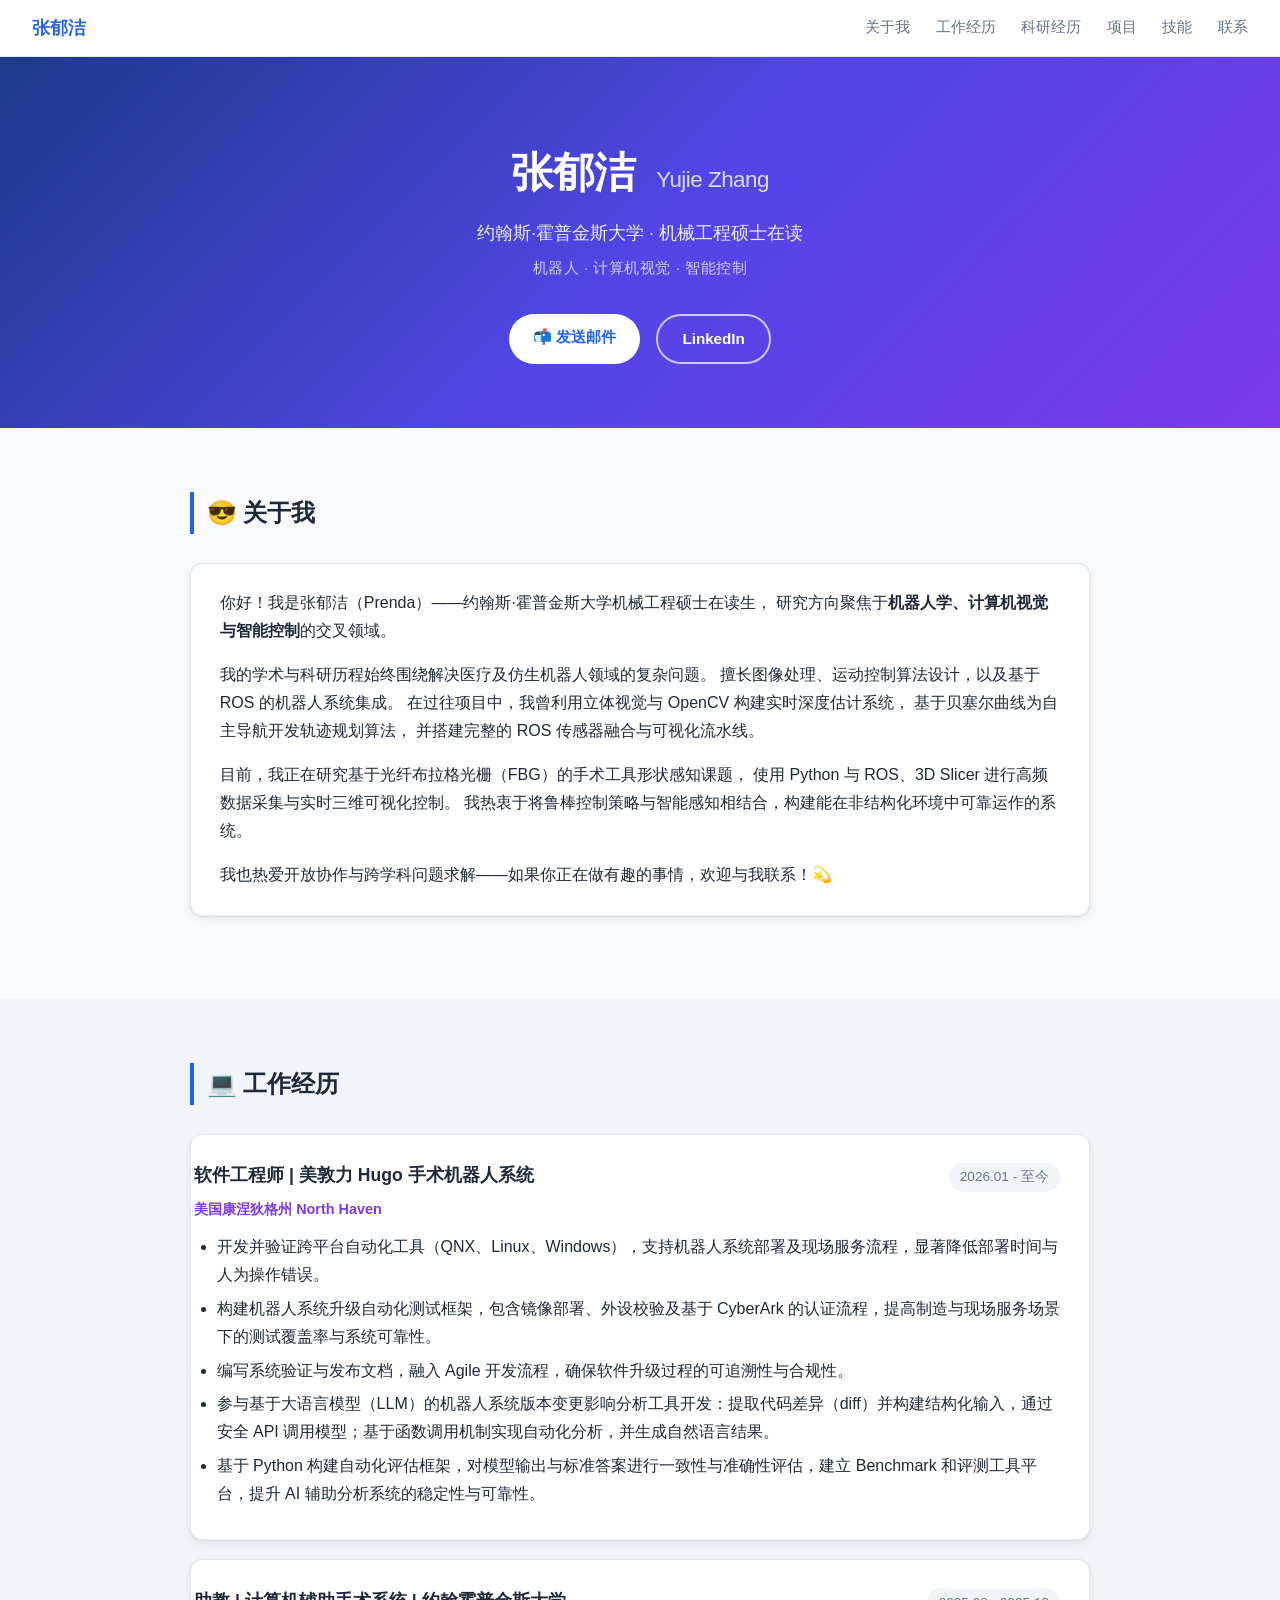
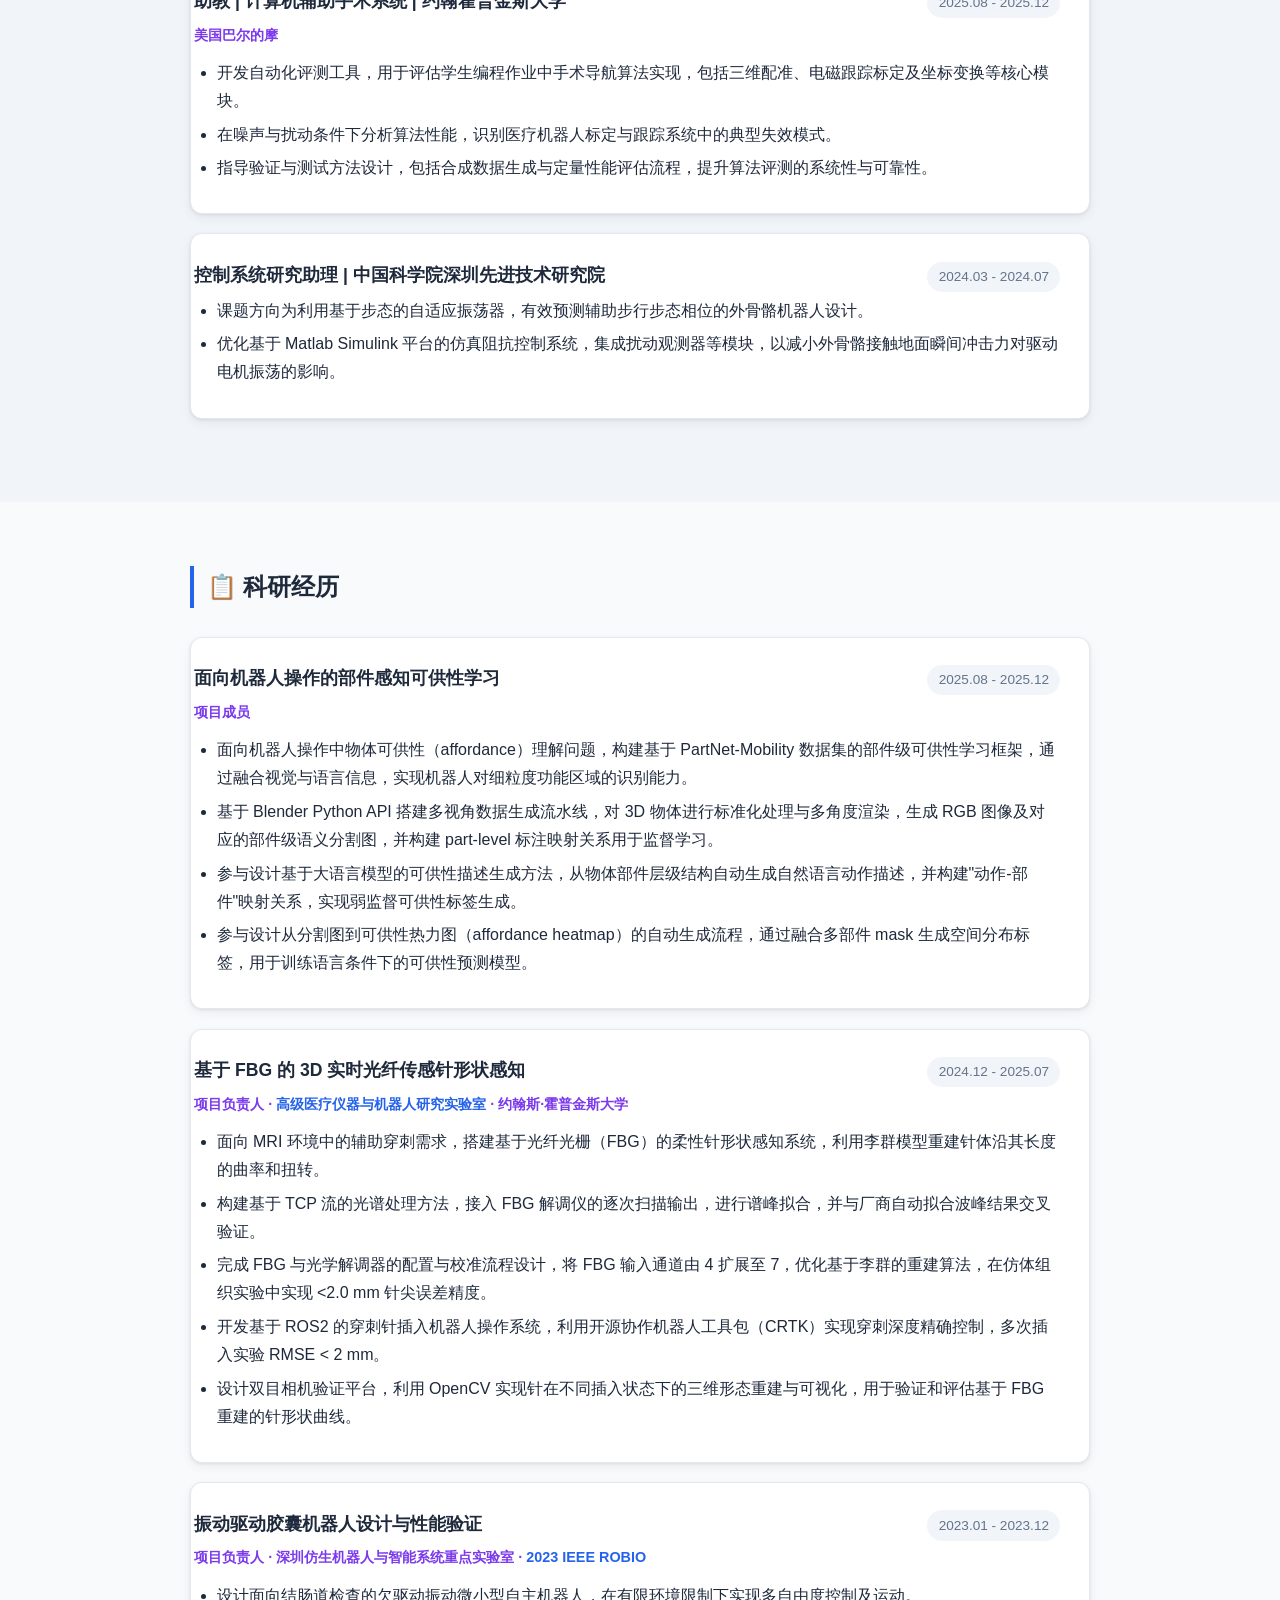
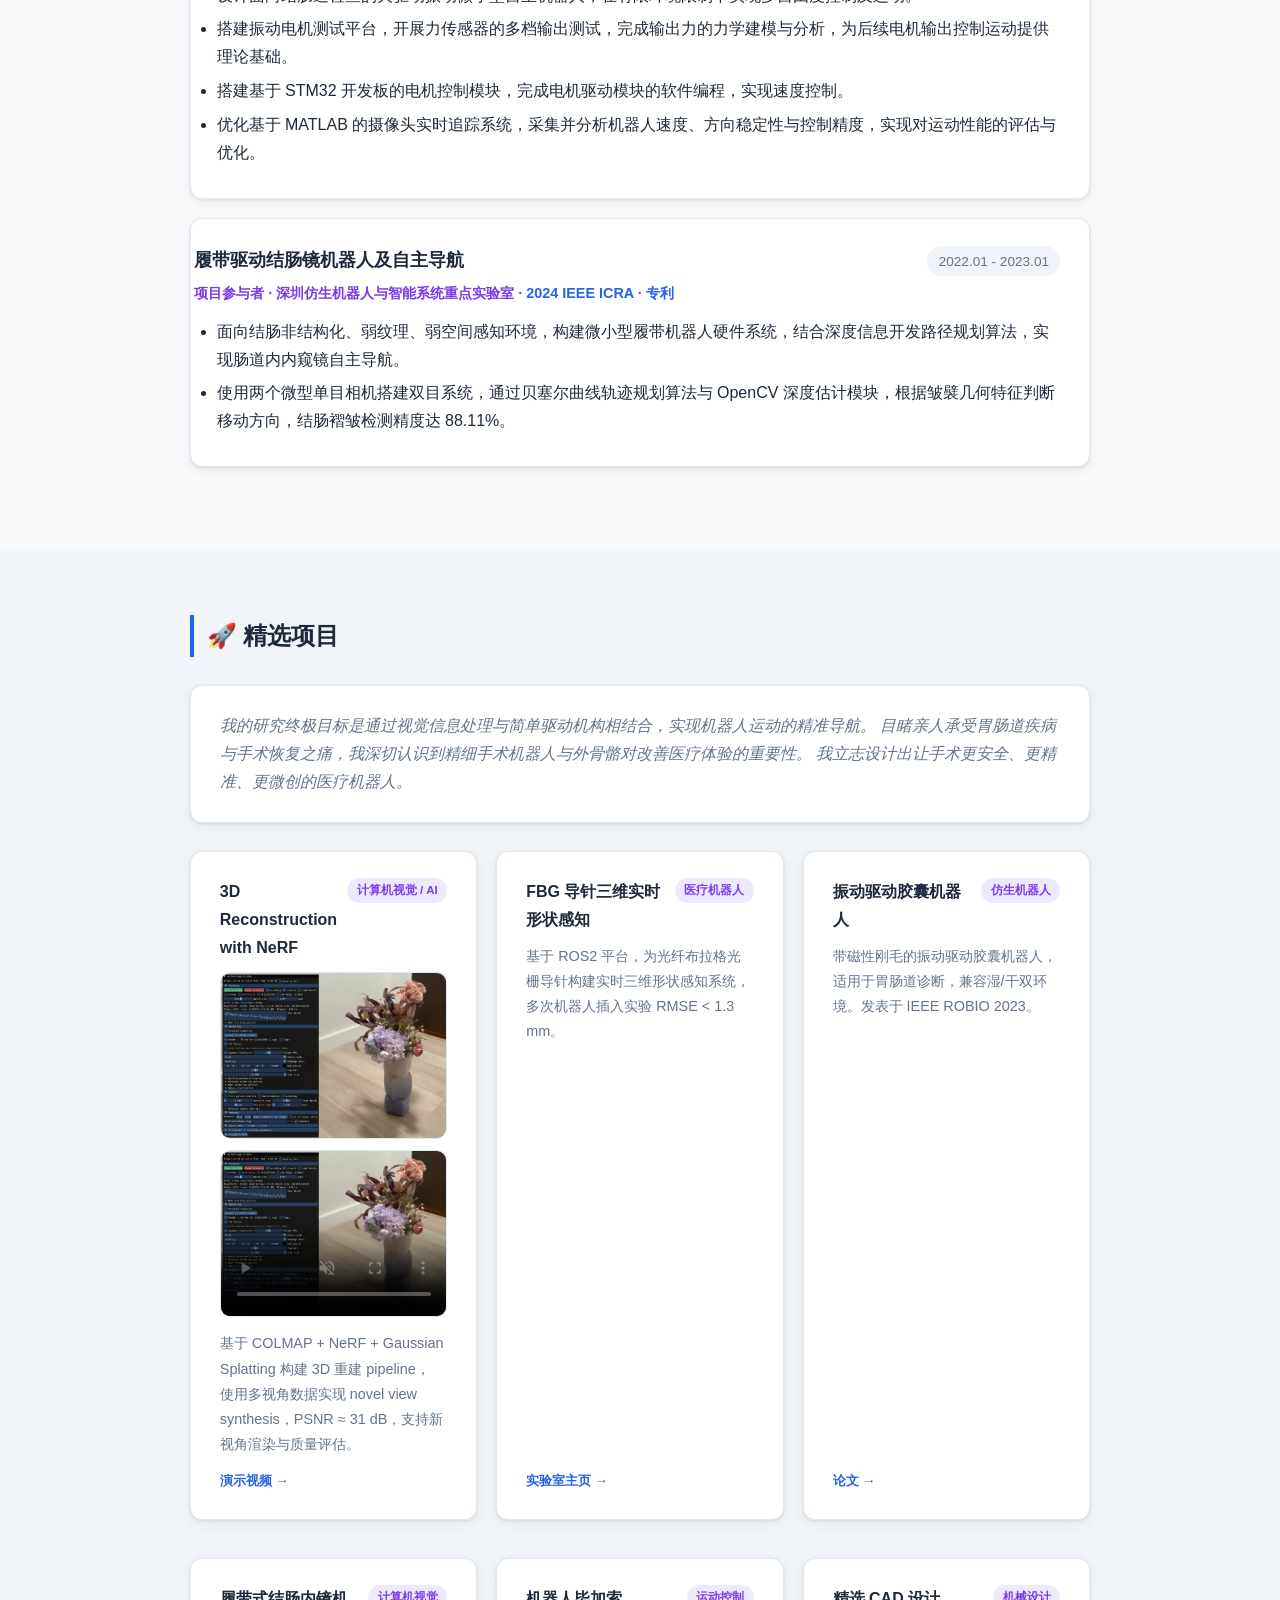
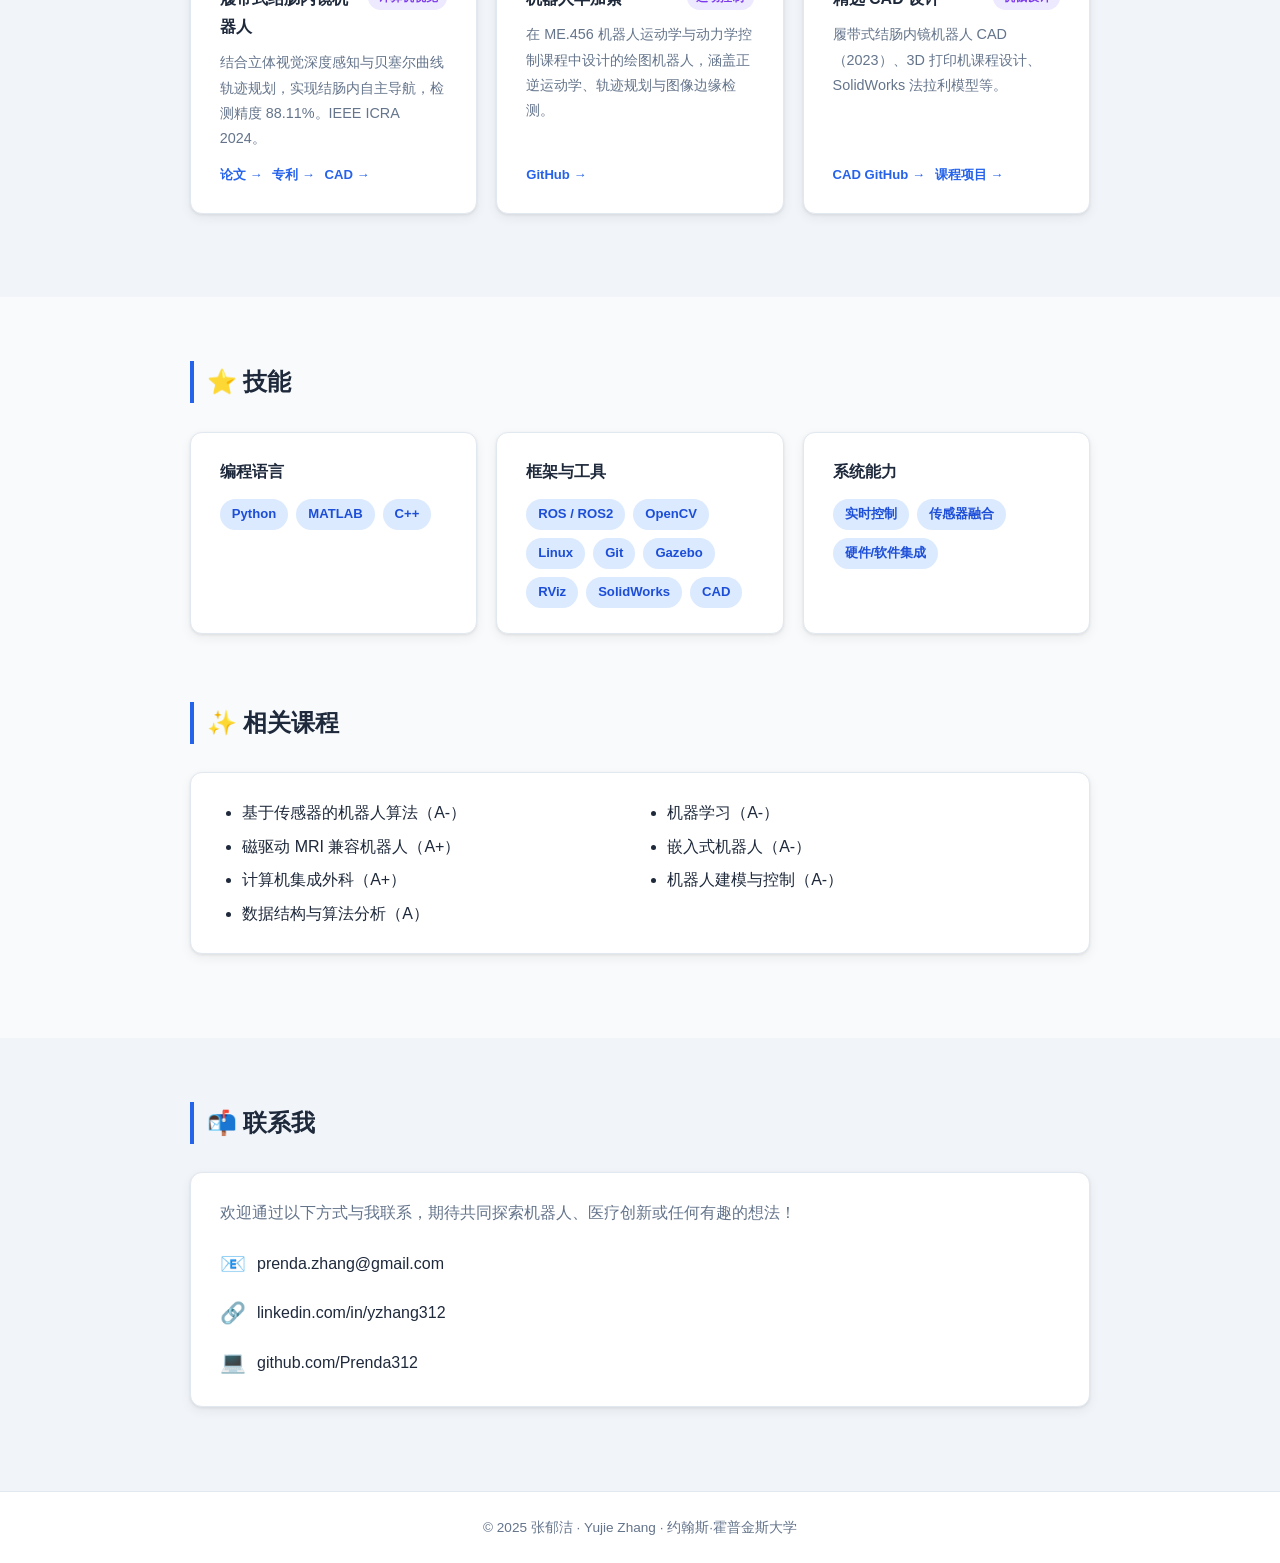
==== index.html @ 6a43a87e "feat: 更新视频" ====
<!DOCTYPE html>
<html lang="zh-CN">
<head>
  <meta charset="UTF-8" />
  <meta name="viewport" content="width=device-width, initial-scale=1.0" />
  <title>张郁洁 · 个人简历</title>
  <link rel="stylesheet" href="style.css" />
</head>
<body>

  <!-- 顶部导航 -->
  <nav class="navbar">
    <span class="nav-name">张郁洁</span>
    <div class="nav-links">
      <a href="#about">关于我</a>
      <a href="#experience">工作经历</a>
      <a href="#research">科研经历</a>
      <a href="#projects">项目</a>
      <a href="#skills">技能</a>
      <a href="#contact">联系</a>
    </div>
  </nav>

  <!-- 英雄区 -->
  <header class="hero">
    <div class="hero-content">
      <h1>张郁洁 <span class="en-name">Yujie Zhang</span></h1>
      <p class="hero-subtitle">约翰斯·霍普金斯大学 · 机械工程硕士在读</p>
      <p class="hero-tagline">机器人 · 计算机视觉 · 智能控制</p>
      <div class="hero-actions">
        <a href="mailto:prenda.zhang@gmail.com" class="btn btn-primary">📬 发送邮件</a>
        <a href="https://www.linkedin.com/in/yzhang312" target="_blank" class="btn btn-outline">LinkedIn</a>
      </div>
    </div>
  </header>

  <main>

    <!-- 关于我 -->
    <section id="about" class="section">
      <div class="container">
        <h2 class="section-title">😎 关于我</h2>
        <div class="card about-card">
          <p>
            你好！我是张郁洁（Prenda）——约翰斯·霍普金斯大学机械工程硕士在读生，
            研究方向聚焦于<strong>机器人学、计算机视觉与智能控制</strong>的交叉领域。
          </p>
          <p>
            我的学术与科研历程始终围绕解决医疗及仿生机器人领域的复杂问题。
            擅长图像处理、运动控制算法设计，以及基于 ROS 的机器人系统集成。
            在过往项目中，我曾利用立体视觉与 OpenCV 构建实时深度估计系统，
            基于贝塞尔曲线为自主导航开发轨迹规划算法，
            并搭建完整的 ROS 传感器融合与可视化流水线。
          </p>
          <p>
            目前，我正在研究基于光纤布拉格光栅（FBG）的手术工具形状感知课题，
            使用 Python 与 ROS、3D Slicer 进行高频数据采集与实时三维可视化控制。
            我热衷于将鲁棒控制策略与智能感知相结合，构建能在非结构化环境中可靠运作的系统。
          </p>
          <p>
            我也热爱开放协作与跨学科问题求解——如果你正在做有趣的事情，欢迎与我联系！💫
          </p>
        </div>
      </div>
    </section>

    <!-- 工作经历 -->
    <section id="experience" class="section section-alt">
      <div class="container">
        <h2 class="section-title">💻 工作经历</h2>
        <div class="timeline">
          <div class="timeline-item card">
            <div class="timeline-header">
              <h3>软件工程师 | 美敦力 Hugo 手术机器人系统</h3>
              <span class="timeline-date">2026.01 - 至今</span>
            </div>
            <p class="timeline-org">美国康涅狄格州 North Haven</p>
            <ul>
              <li>开发并验证跨平台自动化工具（QNX、Linux、Windows），支持机器人系统部署及现场服务流程，显著降低部署时间与人为操作错误。</li>
              <li>构建机器人系统升级自动化测试框架，包含镜像部署、外设校验及基于 CyberArk 的认证流程，提高制造与现场服务场景下的测试覆盖率与系统可靠性。</li>
              <li>编写系统验证与发布文档，融入 Agile 开发流程，确保软件升级过程的可追溯性与合规性。</li>
              <li>参与基于大语言模型（LLM）的机器人系统版本变更影响分析工具开发：提取代码差异（diff）并构建结构化输入，通过安全 API 调用模型；基于函数调用机制实现自动化分析，并生成自然语言结果。</li>
              <li>基于 Python 构建自动化评估框架，对模型输出与标准答案进行一致性与准确性评估，建立 Benchmark 和评测工具平台，提升 AI 辅助分析系统的稳定性与可靠性。</li>
            </ul>
          </div>

          <div class="timeline-item card">
            <div class="timeline-header">
              <h3>助教 | 计算机辅助手术系统 | 约翰霍普金斯大学</h3>
              <span class="timeline-date">2025.08 - 2025.12</span>
            </div>
            <p class="timeline-org">美国巴尔的摩</p>
            <ul>
              <li>开发自动化评测工具，用于评估学生编程作业中手术导航算法实现，包括三维配准、电磁跟踪标定及坐标变换等核心模块。</li>
              <li>在噪声与扰动条件下分析算法性能，识别医疗机器人标定与跟踪系统中的典型失效模式。</li>
              <li>指导验证与测试方法设计，包括合成数据生成与定量性能评估流程，提升算法评测的系统性与可靠性。</li>
            </ul>
          </div>

          <div class="timeline-item card">
            <div class="timeline-header">
              <h3>控制系统研究助理 | 中国科学院深圳先进技术研究院</h3>
              <span class="timeline-date">2024.03 - 2024.07</span>
            </div>
            <ul>
              <li>课题方向为利用基于步态的自适应振荡器，有效预测辅助步行步态相位的外骨骼机器人设计。</li>
              <li>优化基于 Matlab Simulink 平台的仿真阻抗控制系统，集成扰动观测器等模块，以减小外骨骼接触地面瞬间冲击力对驱动电机振荡的影响。</li>
            </ul>
          </div>
        </div>
      </div>
    </section>

    <!-- 科研经历 -->
    <section id="research" class="section">
      <div class="container">
        <h2 class="section-title">📋 科研经历</h2>
        <div class="timeline">

          <div class="timeline-item card">
            <div class="timeline-header">
              <h3>面向机器人操作的部件感知可供性学习</h3>
              <span class="timeline-date">2025.08 - 2025.12</span>
            </div>
            <p class="timeline-org">项目成员</p>
            <ul>
              <li>面向机器人操作中物体可供性（affordance）理解问题，构建基于 PartNet-Mobility 数据集的部件级可供性学习框架，通过融合视觉与语言信息，实现机器人对细粒度功能区域的识别能力。</li>
              <li>基于 Blender Python API 搭建多视角数据生成流水线，对 3D 物体进行标准化处理与多角度渲染，生成 RGB 图像及对应的部件级语义分割图，并构建 part-level 标注映射关系用于监督学习。</li>
              <li>参与设计基于大语言模型的可供性描述生成方法，从物体部件层级结构自动生成自然语言动作描述，并构建"动作-部件"映射关系，实现弱监督可供性标签生成。</li>
              <li>参与设计从分割图到可供性热力图（affordance heatmap）的自动生成流程，通过融合多部件 mask 生成空间分布标签，用于训练语言条件下的可供性预测模型。</li>
            </ul>
          </div>

          <div class="timeline-item card">
            <div class="timeline-header">
              <h3>基于 FBG 的 3D 实时光纤传感针形状感知</h3>
              <span class="timeline-date">2024.12 - 2025.07</span>
            </div>
            <p class="timeline-org">
              项目负责人 ·
              <a href="https://amiro.lcsr.jhu.edu/" target="_blank">高级医疗仪器与机器人研究实验室</a>
              · 约翰斯·霍普金斯大学
            </p>
            <ul>
              <li>面向 MRI 环境中的辅助穿刺需求，搭建基于光纤光栅（FBG）的柔性针形状感知系统，利用李群模型重建针体沿其长度的曲率和扭转。</li>
              <li>构建基于 TCP 流的光谱处理方法，接入 FBG 解调仪的逐次扫描输出，进行谱峰拟合，并与厂商自动拟合波峰结果交叉验证。</li>
              <li>完成 FBG 与光学解调器的配置与校准流程设计，将 FBG 输入通道由 4 扩展至 7，优化基于李群的重建算法，在仿体组织实验中实现 &lt;2.0 mm 针尖误差精度。</li>
              <li>开发基于 ROS2 的穿刺针插入机器人操作系统，利用开源协作机器人工具包（CRTK）实现穿刺深度精确控制，多次插入实验 RMSE &lt; 2 mm。</li>
              <li>设计双目相机验证平台，利用 OpenCV 实现针在不同插入状态下的三维形态重建与可视化，用于验证和评估基于 FBG 重建的针形状曲线。</li>
            </ul>
          </div>

          <div class="timeline-item card">
            <div class="timeline-header">
              <h3>振动驱动胶囊机器人设计与性能验证</h3>
              <span class="timeline-date">2023.01 - 2023.12</span>
            </div>
            <p class="timeline-org">
              项目负责人 · 深圳仿生机器人与智能系统重点实验室 ·
              <a href="https://ieeexplore-ieee-org.proxy1.library.jhu.edu/document/10354617" target="_blank">2023 IEEE ROBIO</a>
            </p>
            <ul>
              <li>设计面向结肠道检查的欠驱动振动微小型自主机器人，在有限环境限制下实现多自由度控制及运动。</li>
              <li>搭建振动电机测试平台，开展力传感器的多档输出测试，完成输出力的力学建模与分析，为后续电机输出控制运动提供理论基础。</li>
              <li>搭建基于 STM32 开发板的电机控制模块，完成电机驱动模块的软件编程，实现速度控制。</li>
              <li>优化基于 MATLAB 的摄像头实时追踪系统，采集并分析机器人速度、方向稳定性与控制精度，实现对运动性能的评估与优化。</li>
            </ul>
          </div>

          <div class="timeline-item card">
            <div class="timeline-header">
              <h3>履带驱动结肠镜机器人及自主导航</h3>
              <span class="timeline-date">2022.01 - 2023.01</span>
            </div>
            <p class="timeline-org">
              项目参与者 · 深圳仿生机器人与智能系统重点实验室 ·
              <a href="https://ieeexplore-ieee-org.proxy1.library.jhu.edu/abstract/document/10611617/metrics#metrics" target="_blank">2024 IEEE ICRA</a> ·
              <a href="https://drive.google.com/file/d/1wP5rVrGjg81T0pr2UmWpJwYO9Kx1xF4H/view?usp=sharing" target="_blank">专利</a>
            </p>
            <ul>
              <li>面向结肠非结构化、弱纹理、弱空间感知环境，构建微小型履带机器人硬件系统，结合深度信息开发路径规划算法，实现肠道内内窥镜自主导航。</li>
              <li>使用两个微型单目相机搭建双目系统，通过贝塞尔曲线轨迹规划算法与 OpenCV 深度估计模块，根据皱襞几何特征判断移动方向，结肠褶皱检测精度达 88.11%。</li>
            </ul>
          </div>

        </div>
      </div>
    </section>

    <!-- 精选项目 -->
    <section id="projects" class="section section-alt">
      <div class="container">
        <h2 class="section-title">🚀 精选项目</h2>

        <div class="project-motivation card">
          <p>
            我的研究终极目标是通过视觉信息处理与简单驱动机构相结合，实现机器人运动的精准导航。
            目睹亲人承受胃肠道疾病与手术恢复之痛，我深切认识到精细手术机器人与外骨骼对改善医疗体验的重要性。
            我立志设计出让手术更安全、更精准、更微创的医疗机器人。
          </p>
        </div>

        <div class="projects-grid">
          <div class="project-card card">
            <div class="project-header">
              <h3>3D Reconstruction with NeRF</h3>
              <span class="project-tag">计算机视觉 / AI</span>
            </div>

            <div class="project-media">
              <img src="picture/nerf.png" alt="NeRF 重建效果图" class="project-image" loading="lazy" />
              <video class="project-video" controls muted preload="metadata" playsinline poster="picture/nerf.png">
                <source src="video/nerf-demo.mp4" type="video/mp4" />
                你的浏览器不支持视频播放，请下载视频查看。
              </video>
            </div>

            <p>
              基于 COLMAP + NeRF + Gaussian Splatting 构建 3D 重建 pipeline，
              使用多视角数据实现 novel view synthesis，PSNR ≈ 31 dB，支持新视角渲染与质量评估。
            </p>

            <div class="project-links">
              <a href="video/nerf-demo.mp4" target="_blank">演示视频 →</a>
            </div>
          </div>


          <div class="project-card card">
            <div class="project-header">
              <h3>FBG 导针三维实时形状感知</h3>
              <span class="project-tag">医疗机器人</span>
            </div>
            <p>基于 ROS2 平台，为光纤布拉格光栅导针构建实时三维形状感知系统，多次机器人插入实验 RMSE &lt; 1.3 mm。</p>
            <div class="project-links">
              <a href="https://amiro.lcsr.jhu.edu/" target="_blank">实验室主页 →</a>
            </div>
          </div>

          <div class="project-card card">
            <div class="project-header">
              <h3>振动驱动胶囊机器人</h3>
              <span class="project-tag">仿生机器人</span>
            </div>
            <p>带磁性刚毛的振动驱动胶囊机器人，适用于胃肠道诊断，兼容湿/干双环境。发表于 IEEE ROBIO 2023。</p>
            <div class="project-links">
              <a href="https://ieeexplore-ieee-org.proxy1.library.jhu.edu/document/10354617" target="_blank">论文 →</a>
            </div>
          </div>

          <div class="project-card card">
            <div class="project-header">
              <h3>履带式结肠内镜机器人</h3>
              <span class="project-tag">计算机视觉</span>
            </div>
            <p>结合立体视觉深度感知与贝塞尔曲线轨迹规划，实现结肠内自主导航，检测精度 88.11%。IEEE ICRA 2024。</p>
            <div class="project-links">
              <a href="https://ieeexplore-ieee-org.proxy1.library.jhu.edu/abstract/document/10611617/metrics#metrics" target="_blank">论文 →</a>
              <a href="https://drive.google.com/file/d/1wP5rVrGjg81T0pr2UmWpJwYO9Kx1xF4H/view?usp=sharing" target="_blank">专利 →</a>
              <a href="https://github.com/Prenda312/track-base-robot-CAD" target="_blank">CAD →</a>
            </div>
          </div>

          <div class="project-card card">
            <div class="project-header">
              <h3>机器人毕加索</h3>
              <span class="project-tag">运动控制</span>
            </div>
            <p>在 ME.456 机器人运动学与动力学控制课程中设计的绘图机器人，涵盖正逆运动学、轨迹规划与图像边缘检测。</p>
            <div class="project-links">
              <a href="https://github.com/Prenda312/Robot-Picasso-Project.git" target="_blank">GitHub →</a>
            </div>
          </div>

          <div class="project-card card">
            <div class="project-header">
              <h3>精选 CAD 设计</h3>
              <span class="project-tag">机械设计</span>
            </div>
            <p>履带式结肠内镜机器人 CAD（2023）、3D 打印机课程设计、SolidWorks 法拉利模型等。</p>
            <div class="project-links">
              <a href="https://github.com/Prenda312/track-base-robot-CAD" target="_blank">CAD GitHub →</a>
              <a href="https://github.com/Prenda312/Mechanical-design-course-project.git" target="_blank">课程项目 →</a>
            </div>
          </div>

        </div>
      </div>
    </section>

    <!-- 技能 & 课程 -->
    <section id="skills" class="section">
      <div class="container">
        <h2 class="section-title">⭐ 技能</h2>
        <div class="skills-grid">
          <div class="skill-group card">
            <h3>编程语言</h3>
            <div class="tags">
              <span class="tag">Python</span>
              <span class="tag">MATLAB</span>
              <span class="tag">C++</span>
            </div>
          </div>
          <div class="skill-group card">
            <h3>框架与工具</h3>
            <div class="tags">
              <span class="tag">ROS / ROS2</span>
              <span class="tag">OpenCV</span>
              <span class="tag">Linux</span>
              <span class="tag">Git</span>
              <span class="tag">Gazebo</span>
              <span class="tag">RViz</span>
              <span class="tag">SolidWorks</span>
              <span class="tag">CAD</span>
            </div>
          </div>
          <div class="skill-group card">
            <h3>系统能力</h3>
            <div class="tags">
              <span class="tag">实时控制</span>
              <span class="tag">传感器融合</span>
              <span class="tag">硬件/软件集成</span>
            </div>
          </div>
        </div>

        <h2 class="section-title" style="margin-top:3rem;">✨ 相关课程</h2>
        <div class="card">
          <ul class="courses-list">
            <li>基于传感器的机器人算法（A-）</li>
            <li>磁驱动 MRI 兼容机器人（A+）</li>
            <li>计算机集成外科（A+）</li>
            <li>数据结构与算法分析（A）</li>
            <li>机器学习（A-）</li>
            <li>嵌入式机器人（A-）</li>
            <li>机器人建模与控制（A-）</li>
          </ul>
        </div>
      </div>
    </section>

    <!-- 联系我 -->
    <section id="contact" class="section section-alt">
      <div class="container">
        <h2 class="section-title">📬 联系我</h2>
        <div class="card contact-card">
          <p>欢迎通过以下方式与我联系，期待共同探索机器人、医疗创新或任何有趣的想法！</p>
          <div class="contact-links">
            <a href="mailto:prenda.zhang@gmail.com" class="contact-item">
              <span class="contact-icon">📧</span>
              <span>prenda.zhang@gmail.com</span>
            </a>
            <a href="https://www.linkedin.com/in/yzhang312" target="_blank" class="contact-item">
              <span class="contact-icon">🔗</span>
              <span>linkedin.com/in/yzhang312</span>
            </a>
            <a href="https://github.com/Prenda312" target="_blank" class="contact-item">
              <span class="contact-icon">💻</span>
              <span>github.com/Prenda312</span>
            </a>
          </div>
        </div>
      </div>
    </section>

  </main>

  <footer class="footer">
    <p>© 2025 张郁洁 · Yujie Zhang · 约翰斯·霍普金斯大学</p>
  </footer>

</body>
</html>
---- style.css ----
/* =====================
   全局 & 重置
   ===================== */
*, *::before, *::after {
  box-sizing: border-box;
  margin: 0;
  padding: 0;
}

:root {
  --primary: #2563eb;
  --primary-dark: #1d4ed8;
  --accent: #7c3aed;
  --bg: #f8fafc;
  --bg-alt: #f1f5f9;
  --surface: #ffffff;
  --text: #1e293b;
  --text-muted: #64748b;
  --border: #e2e8f0;
  --shadow: 0 1px 3px rgba(0,0,0,.08), 0 4px 12px rgba(0,0,0,.06);
  --radius: 12px;
}

html {
  scroll-behavior: smooth;
}

body {
  font-family: "PingFang SC", "Microsoft YaHei", "Hiragino Sans GB", "Noto Sans SC", sans-serif;
  background: var(--bg);
  color: var(--text);
  line-height: 1.75;
  font-size: 16px;
}

a {
  color: var(--primary);
  text-decoration: none;
}
a:hover {
  text-decoration: underline;
}

ul {
  padding-left: 1.4rem;
}
ul li {
  margin-bottom: .35rem;
}

/* =====================
   导航栏
   ===================== */
.navbar {
  position: sticky;
  top: 0;
  z-index: 100;
  display: flex;
  align-items: center;
  justify-content: space-between;
  padding: .8rem 2rem;
  background: rgba(255,255,255,.92);
  backdrop-filter: blur(10px);
  border-bottom: 1px solid var(--border);
}

.nav-name {
  font-weight: 700;
  font-size: 1.1rem;
  color: var(--primary);
}

.nav-links {
  display: flex;
  gap: 1.6rem;
}

.nav-links a {
  font-size: .92rem;
  color: var(--text-muted);
  font-weight: 500;
  transition: color .2s;
}
.nav-links a:hover {
  color: var(--primary);
  text-decoration: none;
}

/* =====================
   英雄区
   ===================== */
.hero {
  background: linear-gradient(135deg, #1e3a8a 0%, #4f46e5 50%, #7c3aed 100%);
  color: #fff;
  padding: 5rem 2rem 4rem;
  text-align: center;
}

.hero-content {
  max-width: 700px;
  margin: 0 auto;
}

.hero h1 {
  font-size: 2.6rem;
  font-weight: 800;
  margin-bottom: .5rem;
  letter-spacing: -.5px;
}

.en-name {
  font-size: 1.4rem;
  font-weight: 400;
  opacity: .8;
  margin-left: .6rem;
}

.hero-subtitle {
  font-size: 1.1rem;
  opacity: .9;
  margin-bottom: .4rem;
}

.hero-tagline {
  font-size: .95rem;
  opacity: .75;
  letter-spacing: .5px;
  margin-bottom: 2rem;
}

.hero-actions {
  display: flex;
  gap: 1rem;
  justify-content: center;
  flex-wrap: wrap;
}

/* =====================
   按钮
   ===================== */
.btn {
  display: inline-block;
  padding: .6rem 1.5rem;
  border-radius: 9999px;
  font-weight: 600;
  font-size: .95rem;
  transition: transform .15s, box-shadow .15s;
}
.btn:hover {
  transform: translateY(-2px);
  text-decoration: none;
  box-shadow: 0 4px 16px rgba(0,0,0,.2);
}

.btn-primary {
  background: #fff;
  color: var(--primary);
}

.btn-outline {
  border: 2px solid rgba(255,255,255,.7);
  color: #fff;
}

/* =====================
   通用 Section
   ===================== */
.section {
  padding: 4rem 1rem;
}

.section-alt {
  background: var(--bg-alt);
}

.container {
  max-width: 900px;
  margin: 0 auto;
}

.section-title {
  font-size: 1.5rem;
  font-weight: 700;
  margin-bottom: 1.8rem;
  color: var(--text);
  border-left: 4px solid var(--primary);
  padding-left: .8rem;
}

/* =====================
   卡片
   ===================== */
.card {
  background: var(--surface);
  border: 1px solid var(--border);
  border-radius: var(--radius);
  padding: 1.6rem 1.8rem;
  box-shadow: var(--shadow);
  margin-bottom: 1.2rem;
}

/* =====================
   关于我
   ===================== */
.about-card p {
  margin-bottom: 1rem;
  color: var(--text);
}
.about-card p:last-child {
  margin-bottom: 0;
}

/* =====================
   时间线（工作 / 科研）
   ===================== */
.timeline {
  position: relative;
}

.timeline-item {
  position: relative;
  padding-left: .2rem;
}

.timeline-header {
  display: flex;
  align-items: baseline;
  justify-content: space-between;
  flex-wrap: wrap;
  gap: .4rem;
  margin-bottom: .3rem;
}

.timeline-header h3 {
  font-size: 1.1rem;
  font-weight: 700;
  color: var(--text);
}

.timeline-date {
  font-size: .85rem;
  color: var(--text-muted);
  white-space: nowrap;
  background: var(--bg-alt);
  padding: .2rem .7rem;
  border-radius: 9999px;
}

.timeline-org {
  font-size: .9rem;
  color: var(--accent);
  font-weight: 600;
  margin-bottom: .7rem;
}

/* =====================
   项目网格
   ===================== */
.project-motivation {
  margin-bottom: 1.8rem;
  color: var(--text-muted);
  font-style: italic;
}

.projects-grid {
  display: grid;
  grid-template-columns: repeat(auto-fill, minmax(260px, 1fr));
  gap: 1.2rem;
}

.project-card {
  display: flex;
  flex-direction: column;
  transition: transform .2s, box-shadow .2s;
}
.project-card:hover {
  transform: translateY(-4px);
  box-shadow: 0 8px 24px rgba(0,0,0,.1);
}

.project-header {
  display: flex;
  align-items: flex-start;
  justify-content: space-between;
  gap: .5rem;
  margin-bottom: .6rem;
}

.project-header h3 {
  font-size: 1rem;
  font-weight: 700;
}

.project-tag {
  font-size: .72rem;
  font-weight: 600;
  background: #ede9fe;
  color: var(--accent);
  padding: .15rem .6rem;
  border-radius: 9999px;
  white-space: nowrap;
}

.project-card p {
  font-size: .9rem;
  color: var(--text-muted);
  flex: 1;
  margin-bottom: .8rem;
}

.project-media {
  display: grid;
  gap: .7rem;
  margin-bottom: .9rem;
}

.project-image,
.project-video {
  width: 100%;
  border-radius: 10px;
  border: 1px solid var(--border);
  background: #0f172a;
  object-fit: cover;
}

.project-image {
  max-height: 180px;
}

.project-video {
  max-height: 220px;
}

.project-links {
  display: flex;
  flex-wrap: wrap;
  gap: .6rem;
  margin-top: auto;
}

.project-links a {
  font-size: .82rem;
  color: var(--primary);
  font-weight: 600;
}

/* =====================
   技能
   ===================== */
.skills-grid {
  display: grid;
  grid-template-columns: repeat(auto-fill, minmax(240px, 1fr));
  gap: 1.2rem;
}

.skill-group h3 {
  font-size: 1rem;
  font-weight: 700;
  margin-bottom: .8rem;
  color: var(--text);
}

.tags {
  display: flex;
  flex-wrap: wrap;
  gap: .5rem;
}

.tag {
  background: #dbeafe;
  color: var(--primary-dark);
  font-size: .82rem;
  font-weight: 600;
  padding: .25rem .75rem;
  border-radius: 9999px;
}

/* =====================
   课程列表
   ===================== */
.courses-list {
  columns: 2;
  column-gap: 2rem;
}

@media (max-width: 480px) {
  .courses-list {
    columns: 1;
  }
}

/* =====================
   联系
   ===================== */
.contact-card p {
  margin-bottom: 1.2rem;
  color: var(--text-muted);
}

.contact-links {
  display: flex;
  flex-direction: column;
  gap: .8rem;
}

.contact-item {
  display: flex;
  align-items: center;
  gap: .7rem;
  font-size: 1rem;
  color: var(--text);
  font-weight: 500;
  transition: color .2s;
}
.contact-item:hover {
  color: var(--primary);
  text-decoration: none;
}

.contact-icon {
  font-size: 1.3rem;
}

/* =====================
   页脚
   ===================== */
.footer {
  text-align: center;
  padding: 1.5rem;
  font-size: .85rem;
  color: var(--text-muted);
  border-top: 1px solid var(--border);
  background: var(--surface);
}

/* =====================
   响应式
   ===================== */
@media (max-width: 640px) {
  .hero h1 {
    font-size: 1.9rem;
  }
  .navbar {
    padding: .7rem 1rem;
  }
  .nav-links {
    gap: .9rem;
    font-size: .82rem;
  }
  .section {
    padding: 2.5rem 1rem;
  }
  .projects-grid {
    grid-template-columns: 1fr;
  }
}
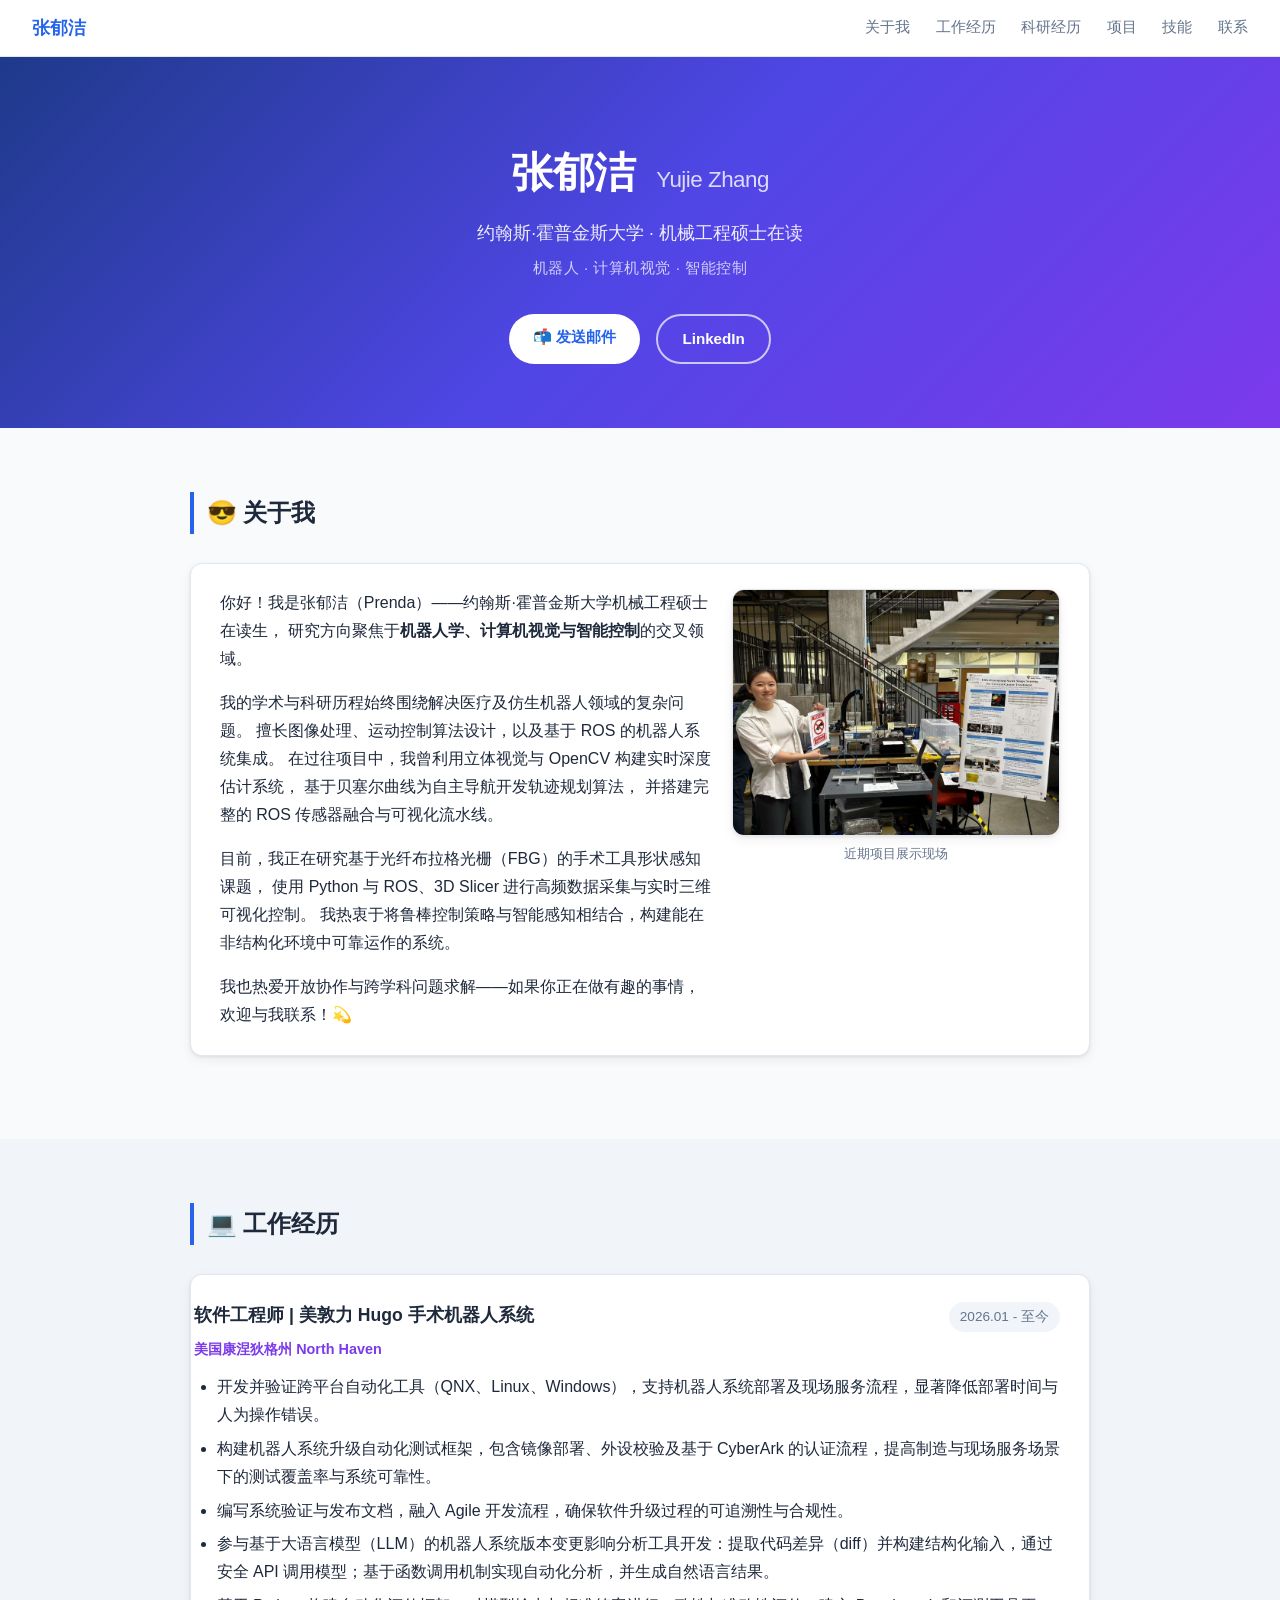
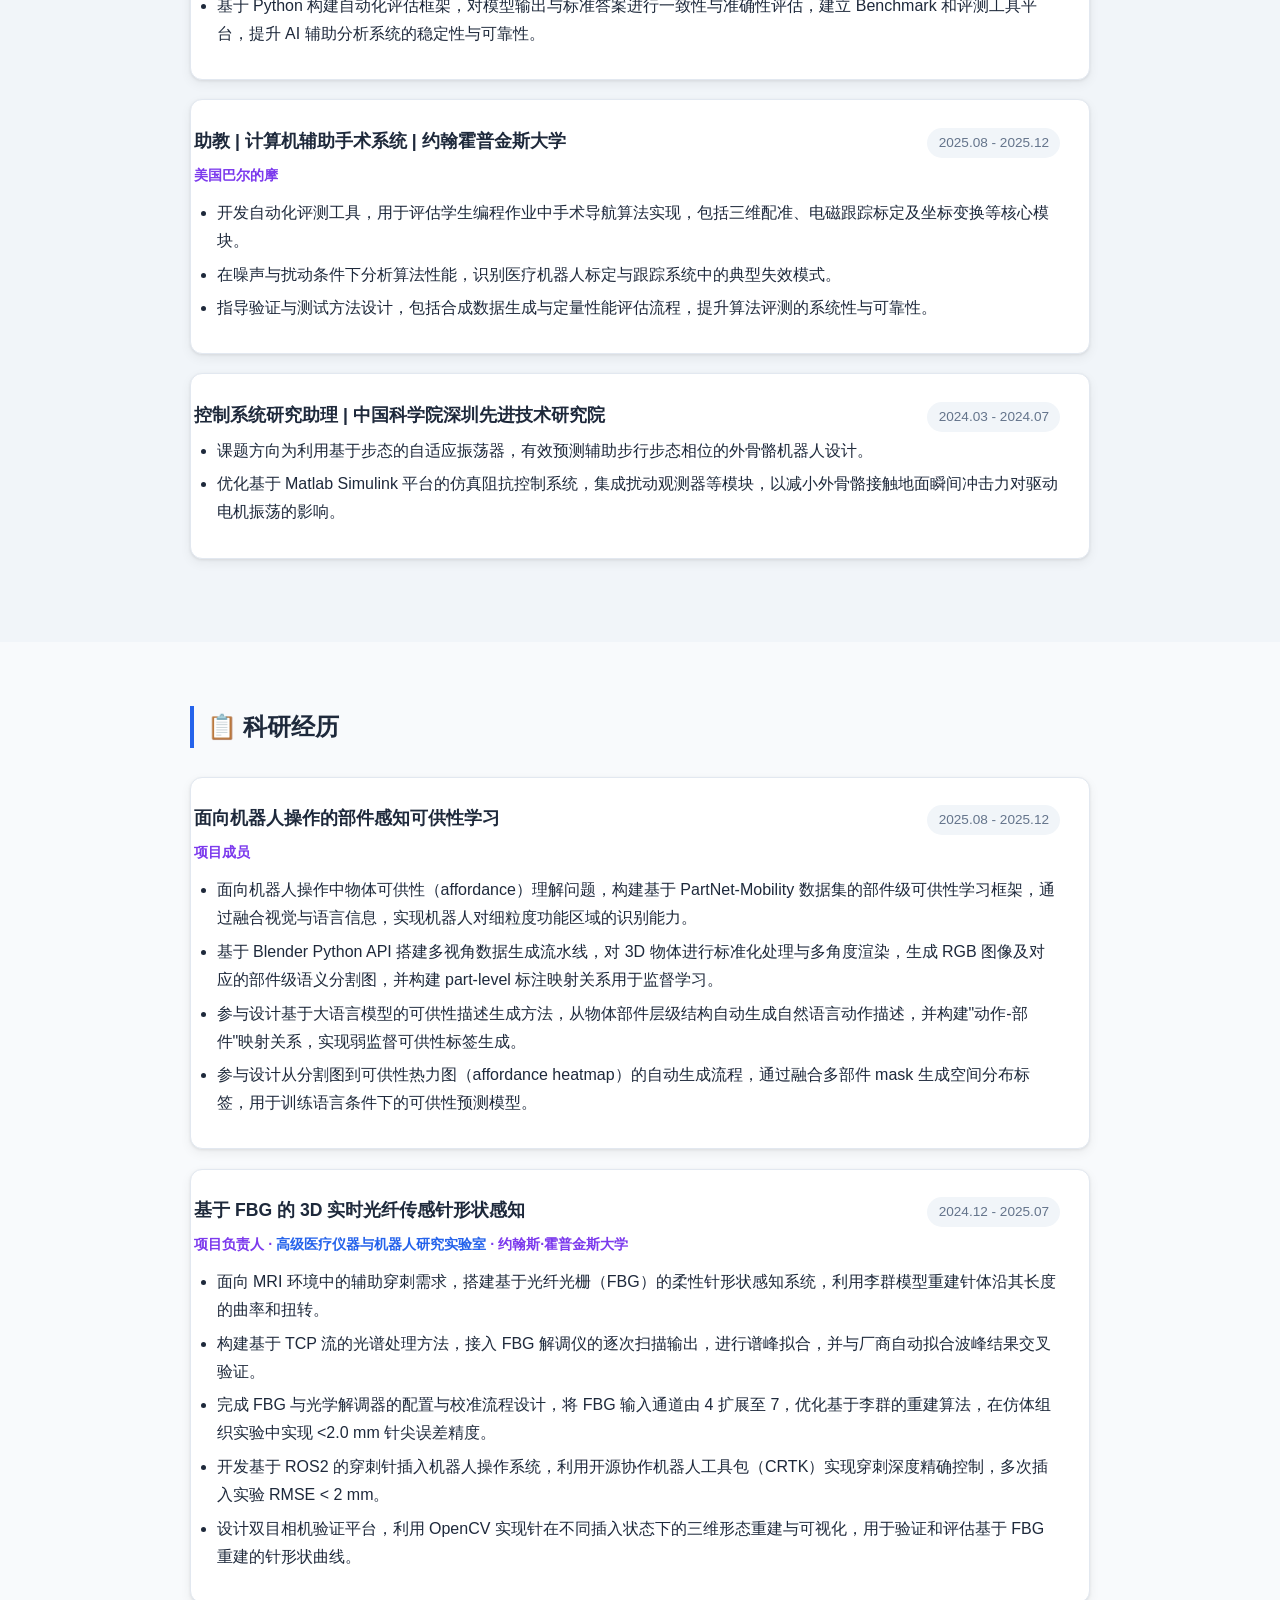
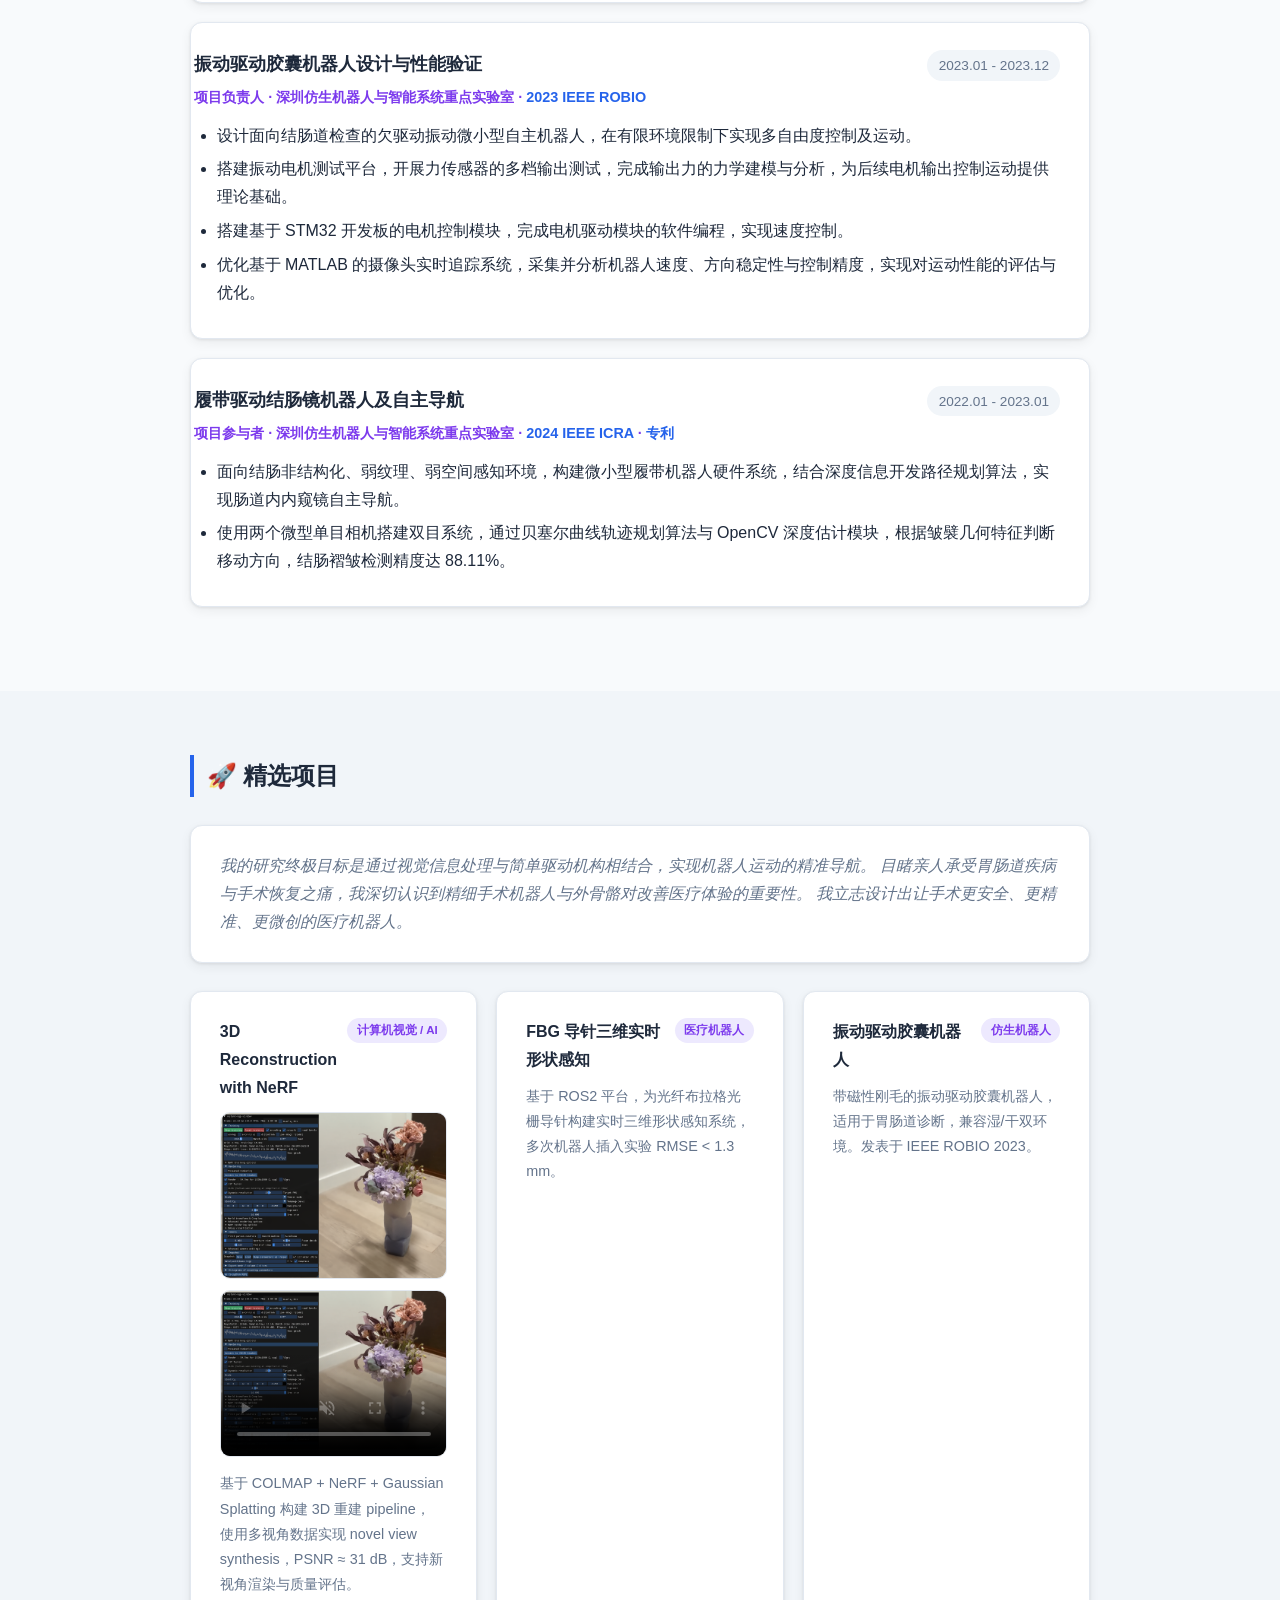
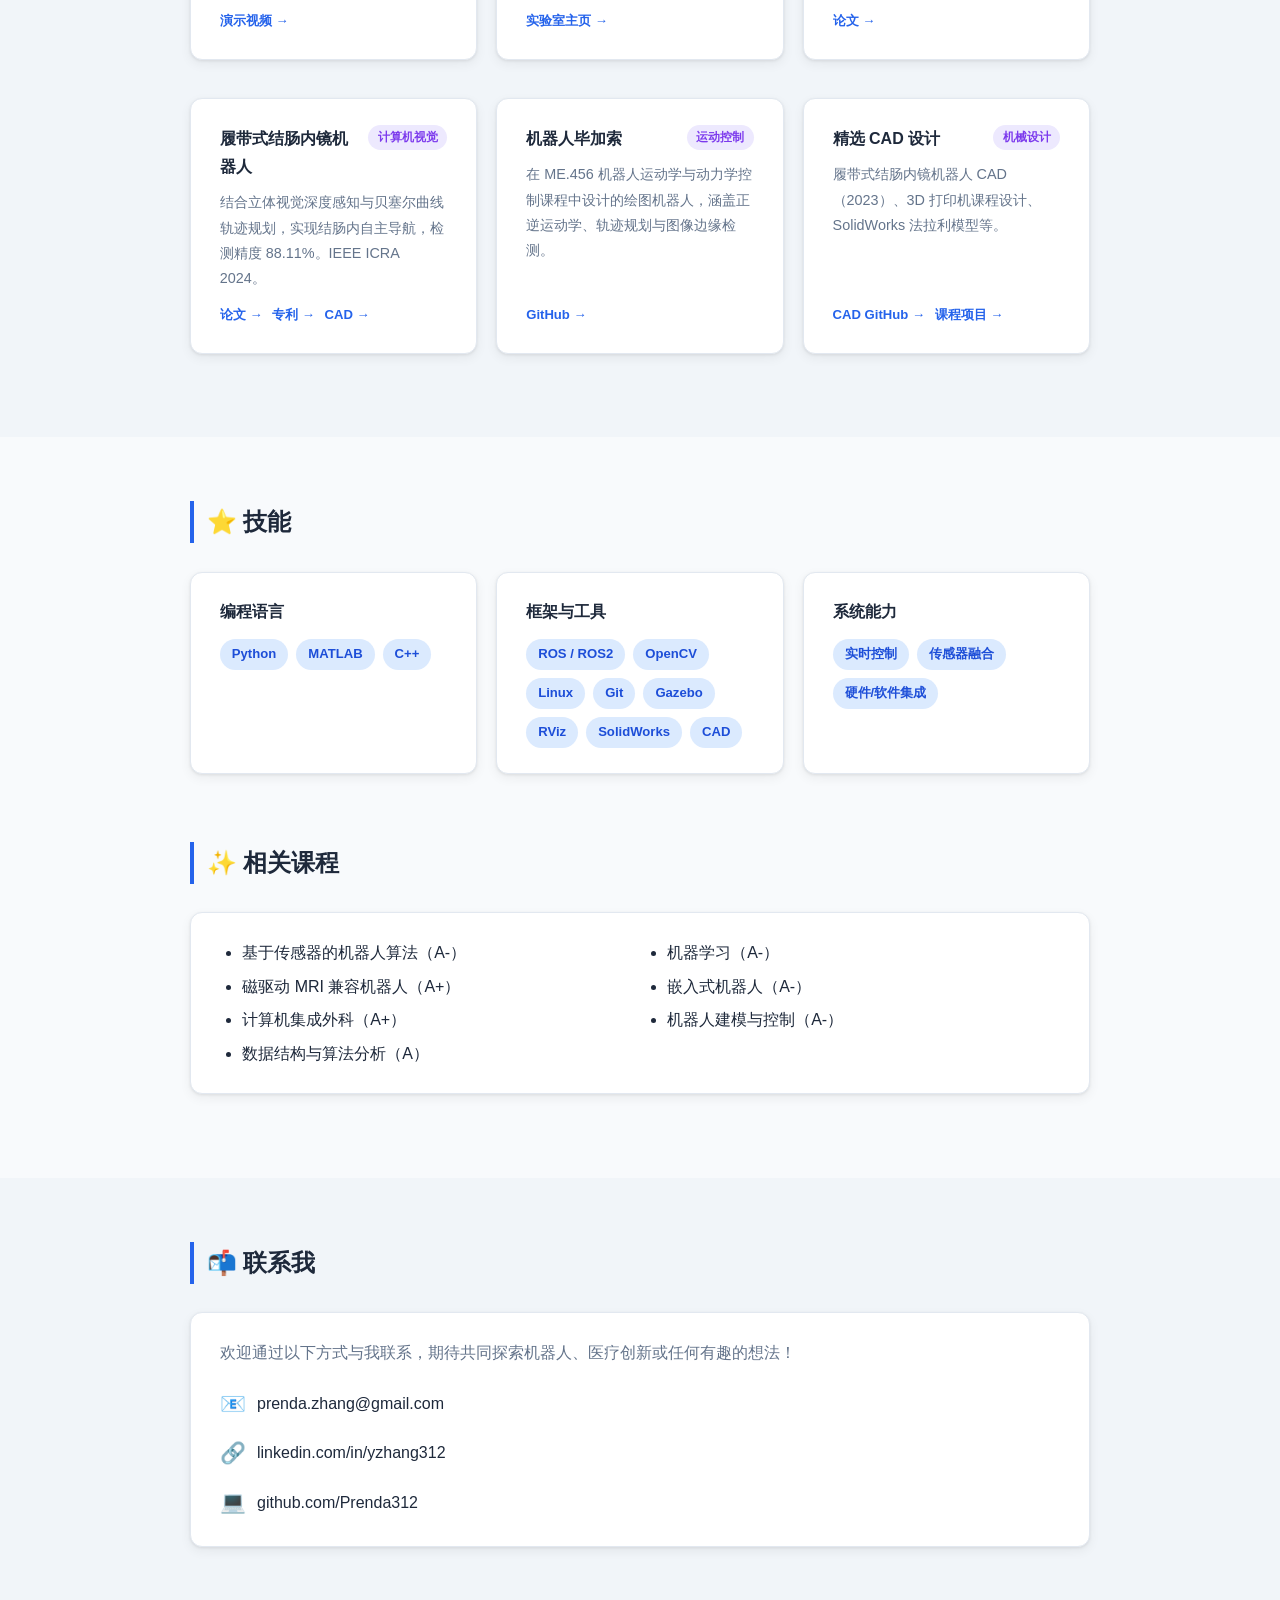
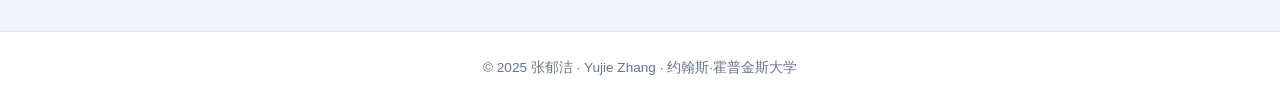
==== commit 6f97d7f1: "feat: 在关于我区域加入个人项目照片" ====
--- a/index.html
+++ b/index.html
@@ -41,25 +41,33 @@
       <div class="container">
         <h2 class="section-title">😎 关于我</h2>
         <div class="card about-card">
-          <p>
-            你好！我是张郁洁（Prenda）——约翰斯·霍普金斯大学机械工程硕士在读生，
-            研究方向聚焦于<strong>机器人学、计算机视觉与智能控制</strong>的交叉领域。
-          </p>
-          <p>
-            我的学术与科研历程始终围绕解决医疗及仿生机器人领域的复杂问题。
-            擅长图像处理、运动控制算法设计，以及基于 ROS 的机器人系统集成。
-            在过往项目中，我曾利用立体视觉与 OpenCV 构建实时深度估计系统，
-            基于贝塞尔曲线为自主导航开发轨迹规划算法，
-            并搭建完整的 ROS 传感器融合与可视化流水线。
-          </p>
-          <p>
-            目前，我正在研究基于光纤布拉格光栅（FBG）的手术工具形状感知课题，
-            使用 Python 与 ROS、3D Slicer 进行高频数据采集与实时三维可视化控制。
-            我热衷于将鲁棒控制策略与智能感知相结合，构建能在非结构化环境中可靠运作的系统。
-          </p>
-          <p>
-            我也热爱开放协作与跨学科问题求解——如果你正在做有趣的事情，欢迎与我联系！💫
-          </p>
+          <div class="about-layout">
+            <div class="about-text">
+              <p>
+                你好！我是张郁洁（Prenda）——约翰斯·霍普金斯大学机械工程硕士在读生，
+                研究方向聚焦于<strong>机器人学、计算机视觉与智能控制</strong>的交叉领域。
+              </p>
+              <p>
+                我的学术与科研历程始终围绕解决医疗及仿生机器人领域的复杂问题。
+                擅长图像处理、运动控制算法设计，以及基于 ROS 的机器人系统集成。
+                在过往项目中，我曾利用立体视觉与 OpenCV 构建实时深度估计系统，
+                基于贝塞尔曲线为自主导航开发轨迹规划算法，
+                并搭建完整的 ROS 传感器融合与可视化流水线。
+              </p>
+              <p>
+                目前，我正在研究基于光纤布拉格光栅（FBG）的手术工具形状感知课题，
+                使用 Python 与 ROS、3D Slicer 进行高频数据采集与实时三维可视化控制。
+                我热衷于将鲁棒控制策略与智能感知相结合，构建能在非结构化环境中可靠运作的系统。
+              </p>
+              <p>
+                我也热爱开放协作与跨学科问题求解——如果你正在做有趣的事情，欢迎与我联系！💫
+              </p>
+            </div>
+            <figure class="about-photo-wrap">
+              <img src="picture/d7e493ae5b3b5c073eceeab2f190e4e.jpg" alt="张郁洁近期项目现场照片" class="about-photo" loading="lazy" />
+              <figcaption>近期项目展示现场</figcaption>
+            </figure>
+          </div>
         </div>
       </div>
     </section>
--- a/style.css
+++ b/style.css
@@ -210,6 +210,32 @@
   margin-bottom: 0;
 }
 
+.about-layout {
+  display: grid;
+  grid-template-columns: 1.5fr 1fr;
+  gap: 1.2rem;
+  align-items: start;
+}
+
+.about-photo-wrap {
+  margin: 0;
+}
+
+.about-photo {
+  width: 100%;
+  border-radius: 12px;
+  border: 1px solid var(--border);
+  box-shadow: var(--shadow);
+  display: block;
+}
+
+.about-photo-wrap figcaption {
+  margin-top: .45rem;
+  font-size: .82rem;
+  color: var(--text-muted);
+  text-align: center;
+}
+
 /* =====================
    时间线（工作 / 科研）
    ===================== */
@@ -453,4 +479,8 @@
   .projects-grid {
     grid-template-columns: 1fr;
   }
-}
+
+  .about-layout {
+    grid-template-columns: 1fr;
+  }
+}
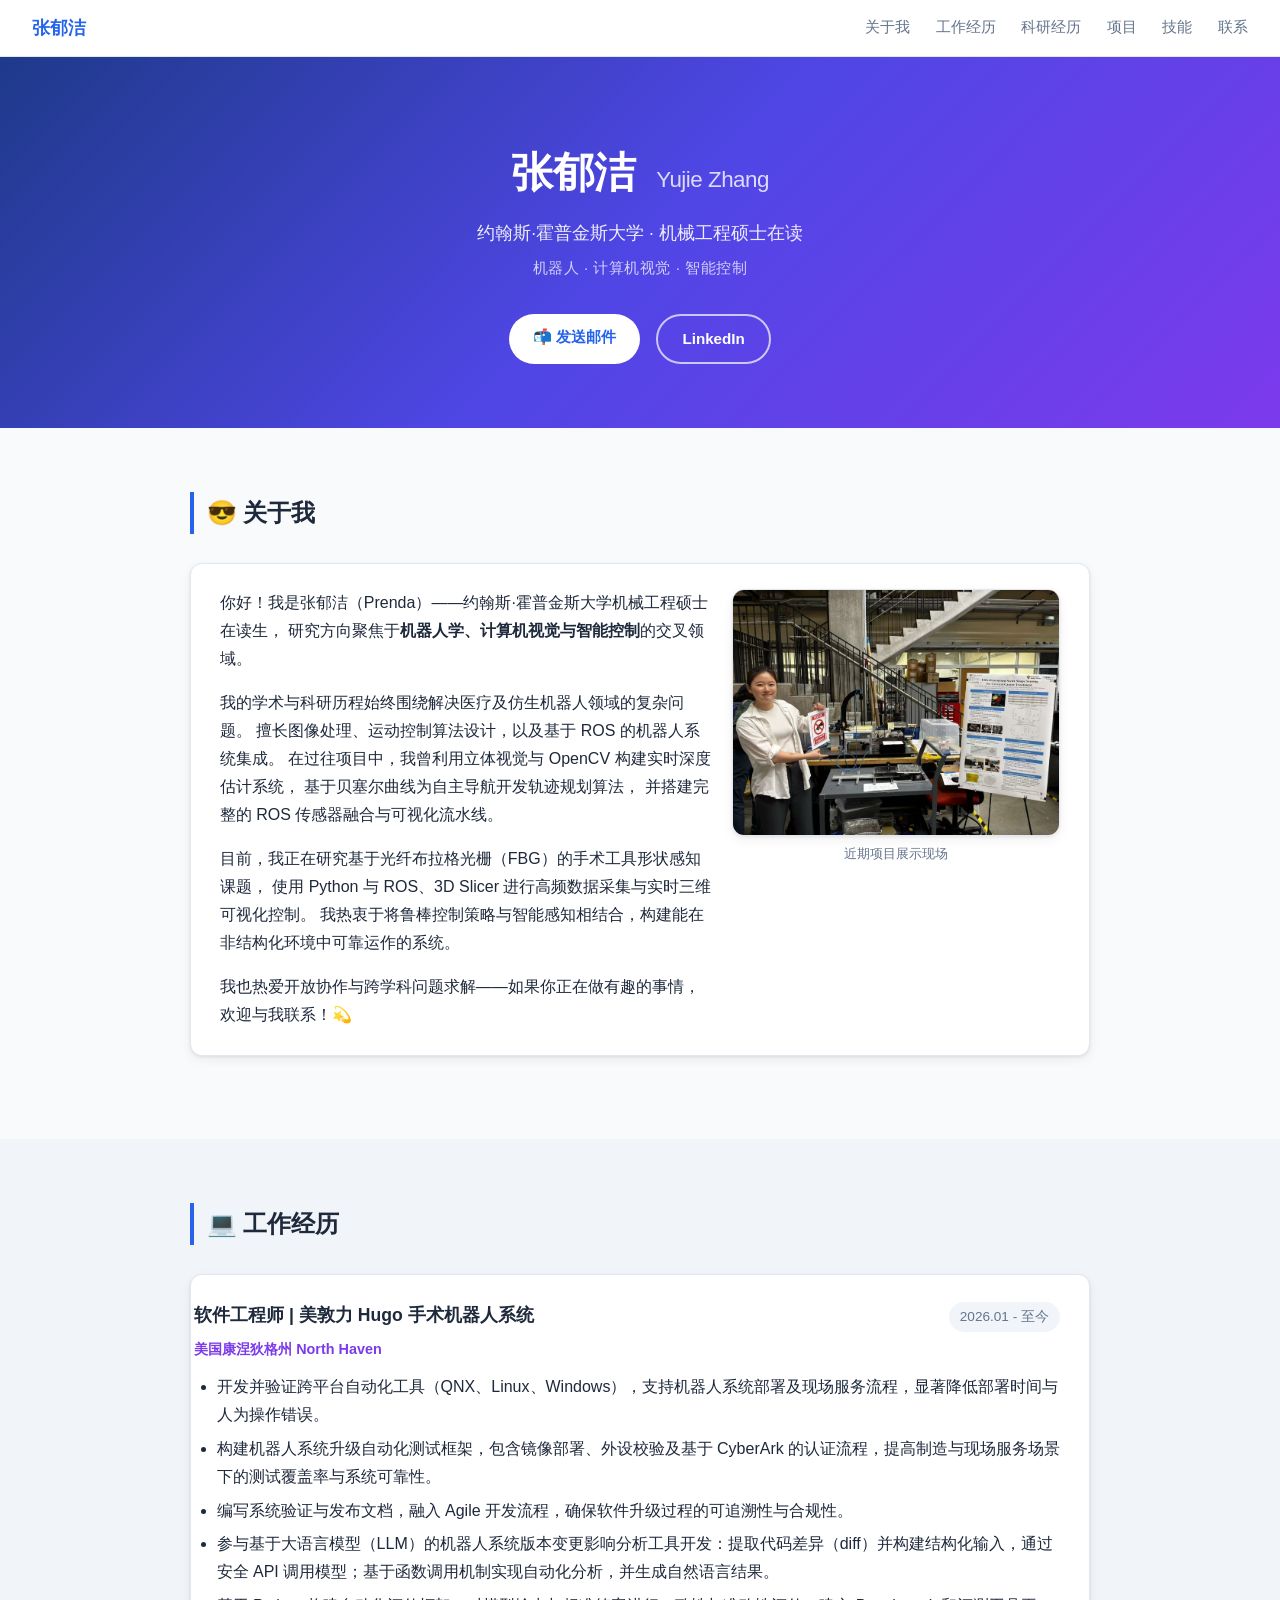
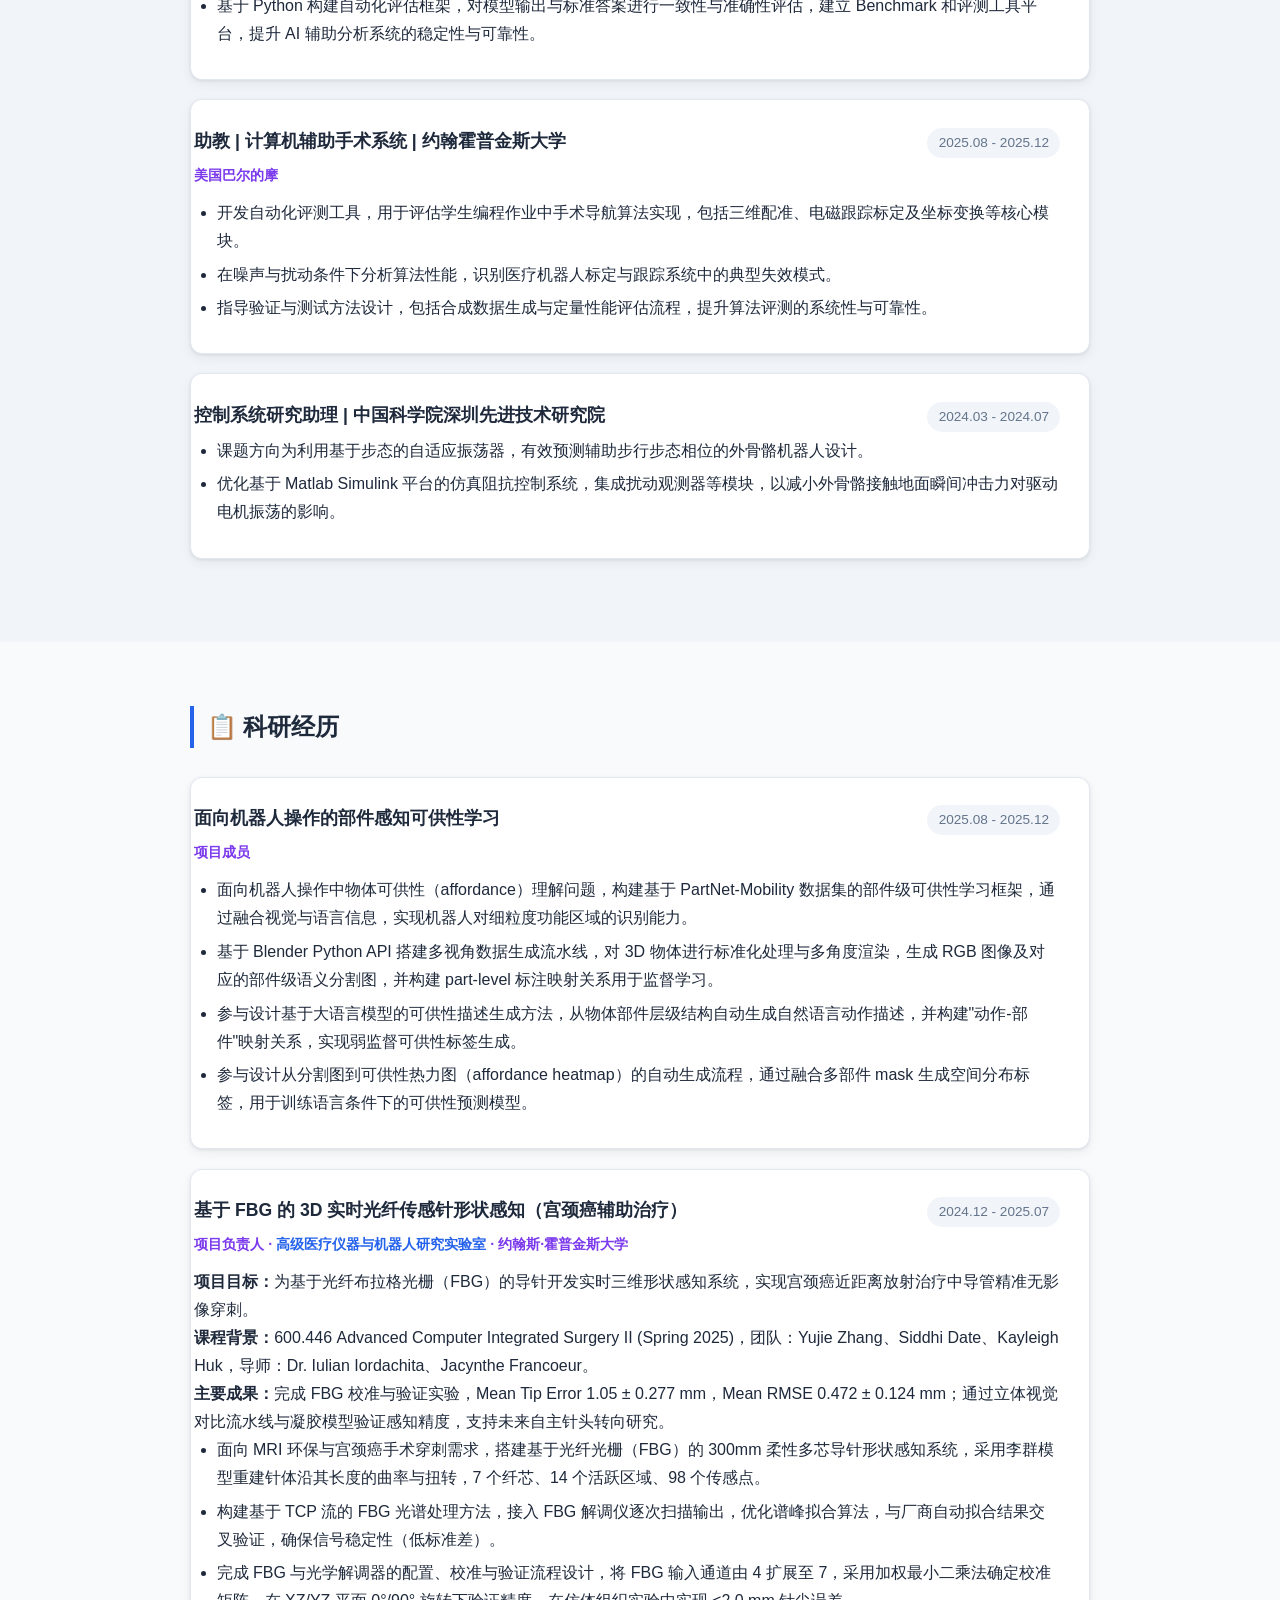
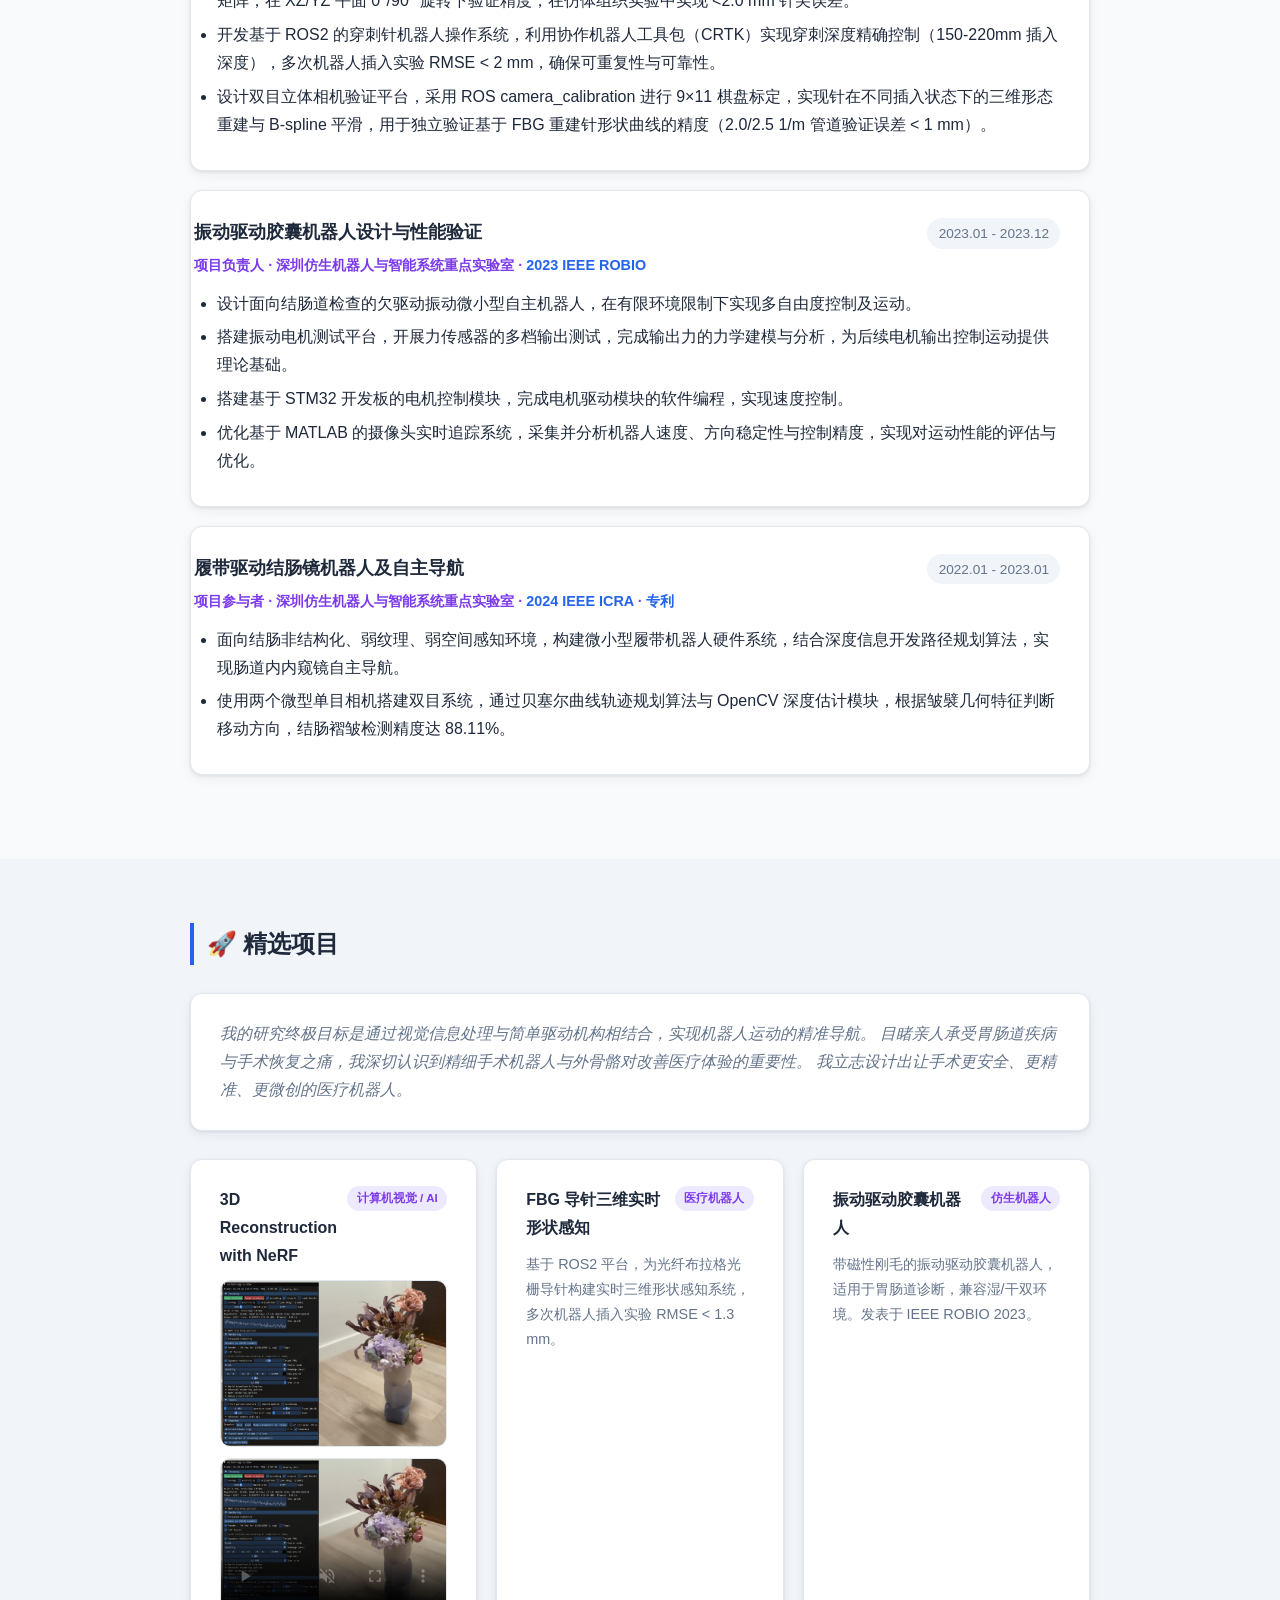
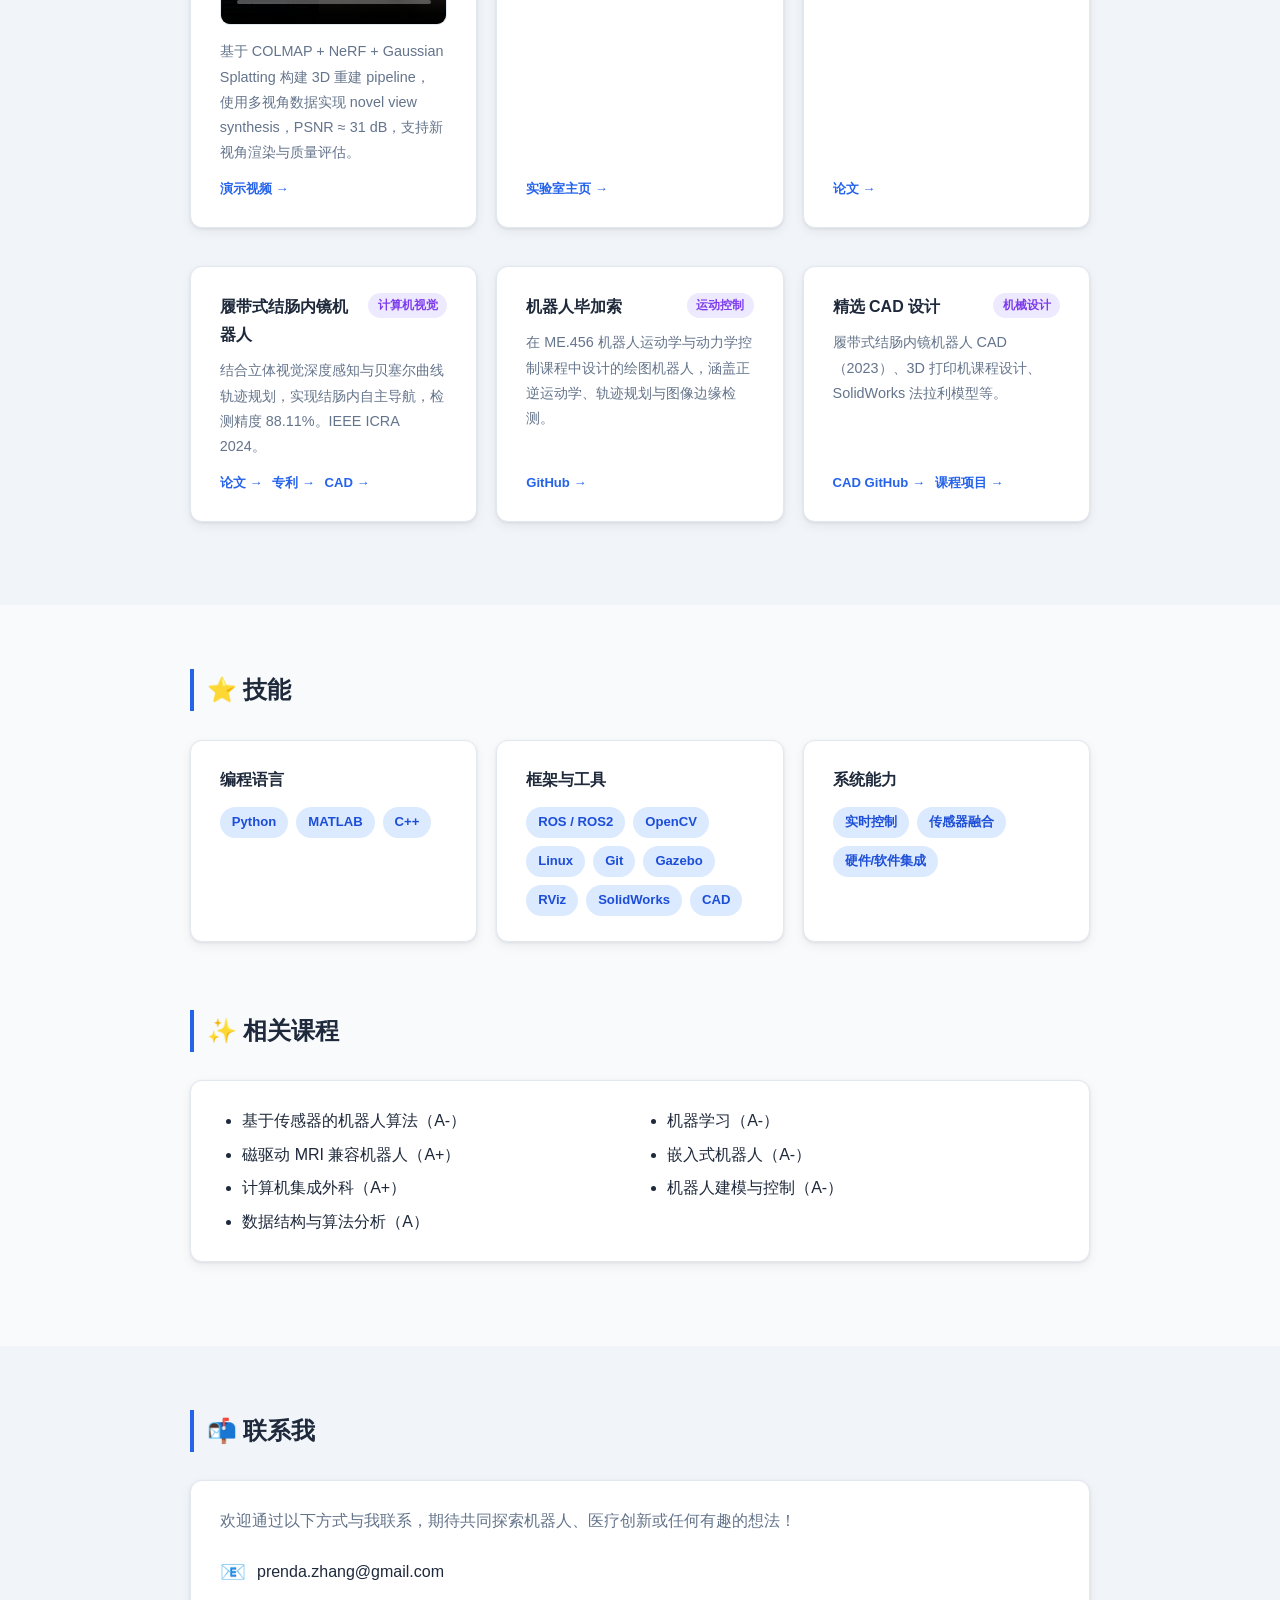
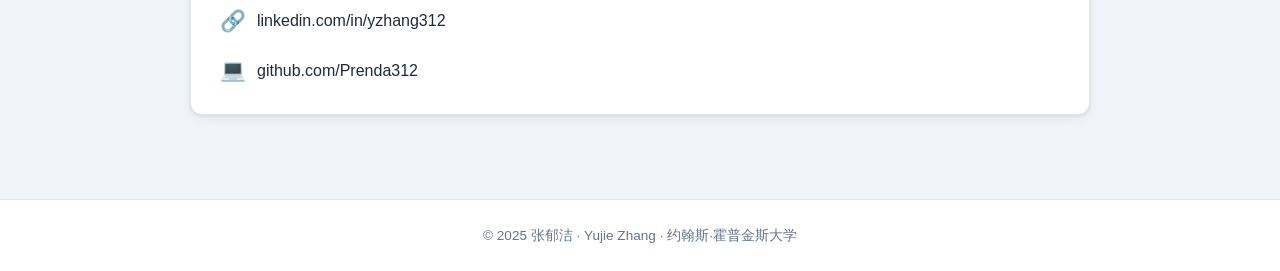
==== commit cf6c0374: "feat: 补充 FBG 项目的课程项目详细内容和学位实验数据" ====
--- a/index.html
+++ b/index.html
@@ -64,7 +64,7 @@
               </p>
             </div>
             <figure class="about-photo-wrap">
-              <img src="picture/d7e493ae5b3b5c073eceeab2f190e4e.jpg" alt="张郁洁近期项目现场照片" class="about-photo" loading="lazy" />
+              <img src="picture/profile-project.jpg" alt="张郁洁近期项目现场照片" class="about-photo" loading="lazy" />
               <figcaption>近期项目展示现场</figcaption>
             </figure>
           </div>
@@ -141,7 +141,7 @@
 
           <div class="timeline-item card">
             <div class="timeline-header">
-              <h3>基于 FBG 的 3D 实时光纤传感针形状感知</h3>
+              <h3>基于 FBG 的 3D 实时光纤传感针形状感知（宫颈癌辅助治疗）</h3>
               <span class="timeline-date">2024.12 - 2025.07</span>
             </div>
             <p class="timeline-org">
@@ -149,12 +149,15 @@
               <a href="https://amiro.lcsr.jhu.edu/" target="_blank">高级医疗仪器与机器人研究实验室</a>
               · 约翰斯·霍普金斯大学
             </p>
-            <ul>
-              <li>面向 MRI 环境中的辅助穿刺需求，搭建基于光纤光栅（FBG）的柔性针形状感知系统，利用李群模型重建针体沿其长度的曲率和扭转。</li>
-              <li>构建基于 TCP 流的光谱处理方法，接入 FBG 解调仪的逐次扫描输出，进行谱峰拟合，并与厂商自动拟合波峰结果交叉验证。</li>
-              <li>完成 FBG 与光学解调器的配置与校准流程设计，将 FBG 输入通道由 4 扩展至 7，优化基于李群的重建算法，在仿体组织实验中实现 &lt;2.0 mm 针尖误差精度。</li>
-              <li>开发基于 ROS2 的穿刺针插入机器人操作系统，利用开源协作机器人工具包（CRTK）实现穿刺深度精确控制，多次插入实验 RMSE &lt; 2 mm。</li>
-              <li>设计双目相机验证平台，利用 OpenCV 实现针在不同插入状态下的三维形态重建与可视化，用于验证和评估基于 FBG 重建的针形状曲线。</li>
+            <p><strong>项目目标：</strong>为基于光纤布拉格光栅（FBG）的导针开发实时三维形状感知系统，实现宫颈癌近距离放射治疗中导管精准无影像穿刺。</p>
+            <p><strong>课程背景：</strong>600.446 Advanced Computer Integrated Surgery II (Spring 2025)，团队：Yujie Zhang、Siddhi Date、Kayleigh Huk，导师：Dr. Iulian Iordachita、Jacynthe Francoeur。</p>
+            <p><strong>主要成果：</strong>完成 FBG 校准与验证实验，Mean Tip Error 1.05 ± 0.277 mm，Mean RMSE 0.472 ± 0.124 mm；通过立体视觉对比流水线与凝胶模型验证感知精度，支持未来自主针头转向研究。</p>
+            <ul>
+              <li>面向 MRI 环保与宫颈癌手术穿刺需求，搭建基于光纤光栅（FBG）的 300mm 柔性多芯导针形状感知系统，采用李群模型重建针体沿其长度的曲率与扭转，7 个纤芯、14 个活跃区域、98 个传感点。</li>
+              <li>构建基于 TCP 流的 FBG 光谱处理方法，接入 FBG 解调仪逐次扫描输出，优化谱峰拟合算法，与厂商自动拟合结果交叉验证，确保信号稳定性（低标准差）。</li>
+              <li>完成 FBG 与光学解调器的配置、校准与验证流程设计，将 FBG 输入通道由 4 扩展至 7，采用加权最小二乘法确定校准矩阵，在 XZ/YZ 平面 0°/90° 旋转下验证精度，在仿体组织实验中实现 &lt;2.0 mm 针尖误差。</li>
+              <li>开发基于 ROS2 的穿刺针机器人操作系统，利用协作机器人工具包（CRTK）实现穿刺深度精确控制（150-220mm 插入深度），多次机器人插入实验 RMSE &lt; 2 mm，确保可重复性与可靠性。</li>
+              <li>设计双目立体相机验证平台，采用 ROS camera_calibration 进行 9×11 棋盘标定，实现针在不同插入状态下的三维形态重建与 B-spline 平滑，用于独立验证基于 FBG 重建针形状曲线的精度（2.0/2.5 1/m 管道验证误差 &lt; 1 mm）。</li>
             </ul>
           </div>
 
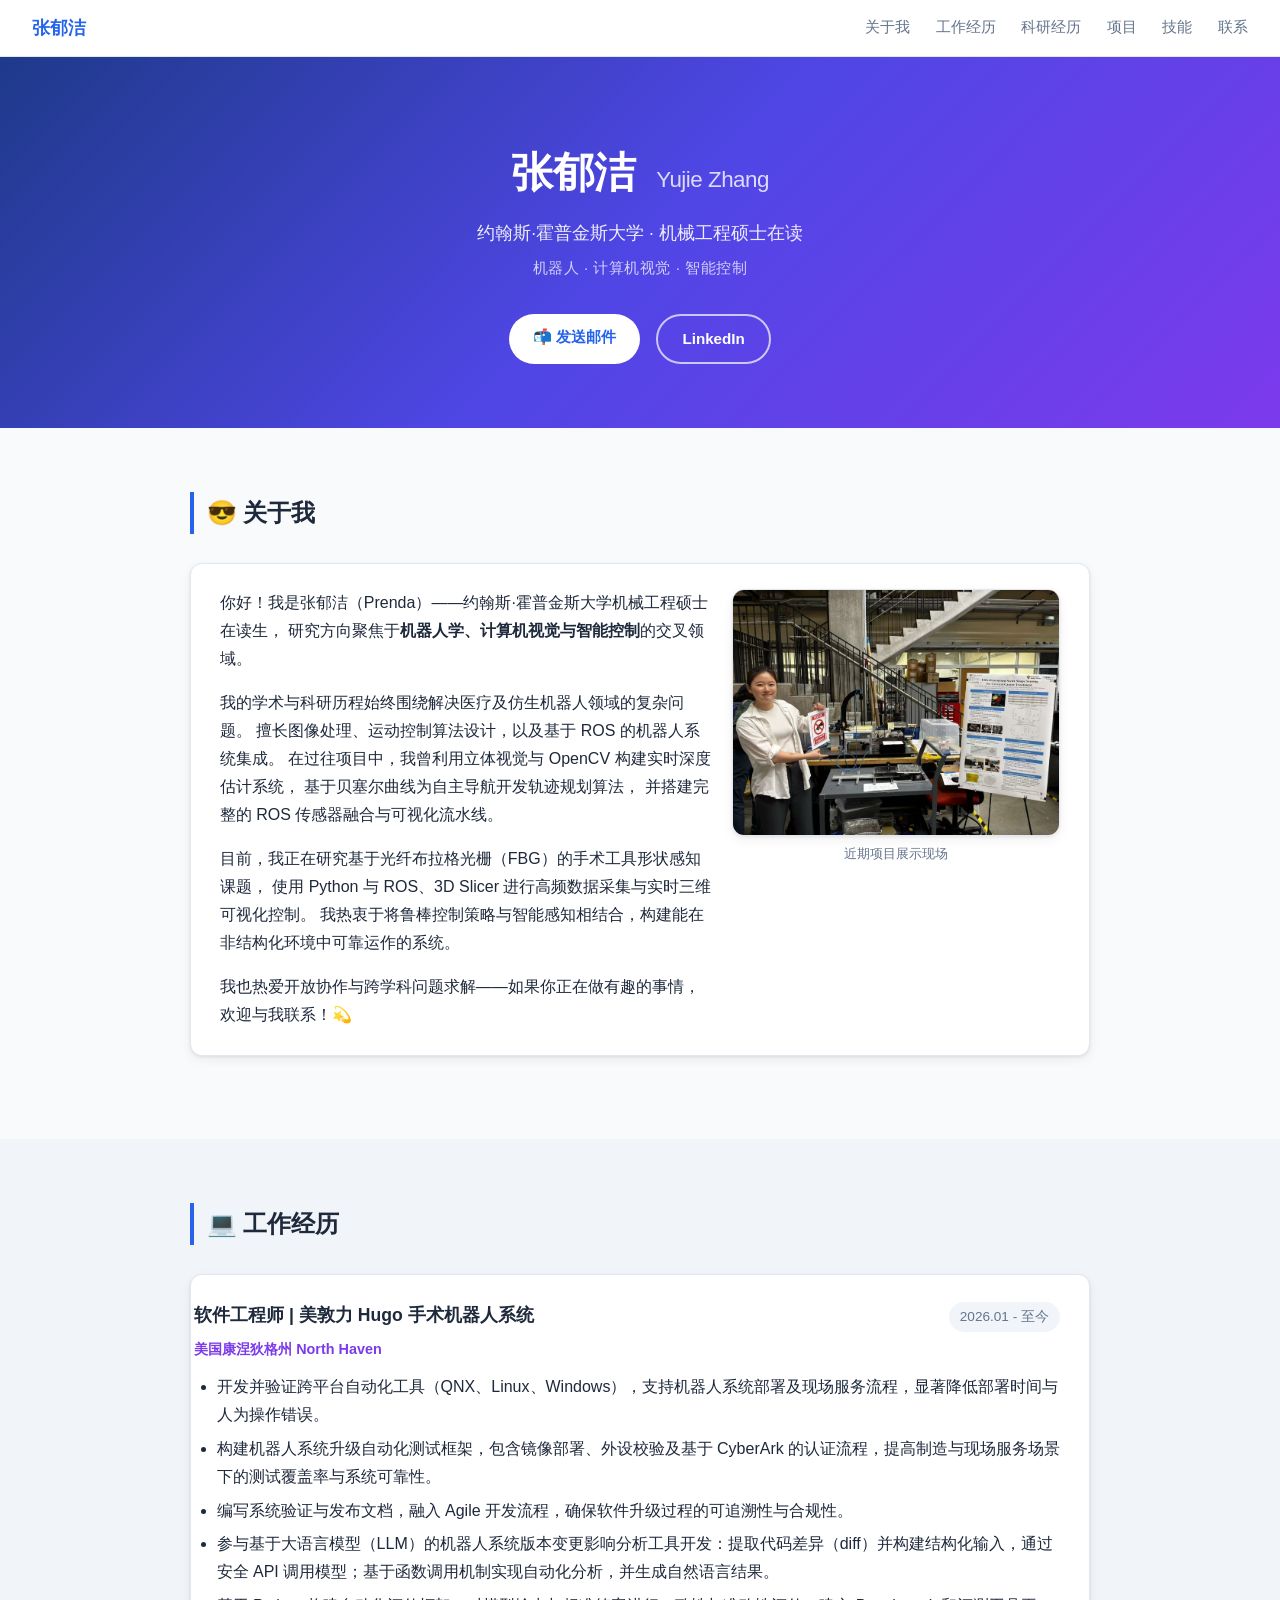
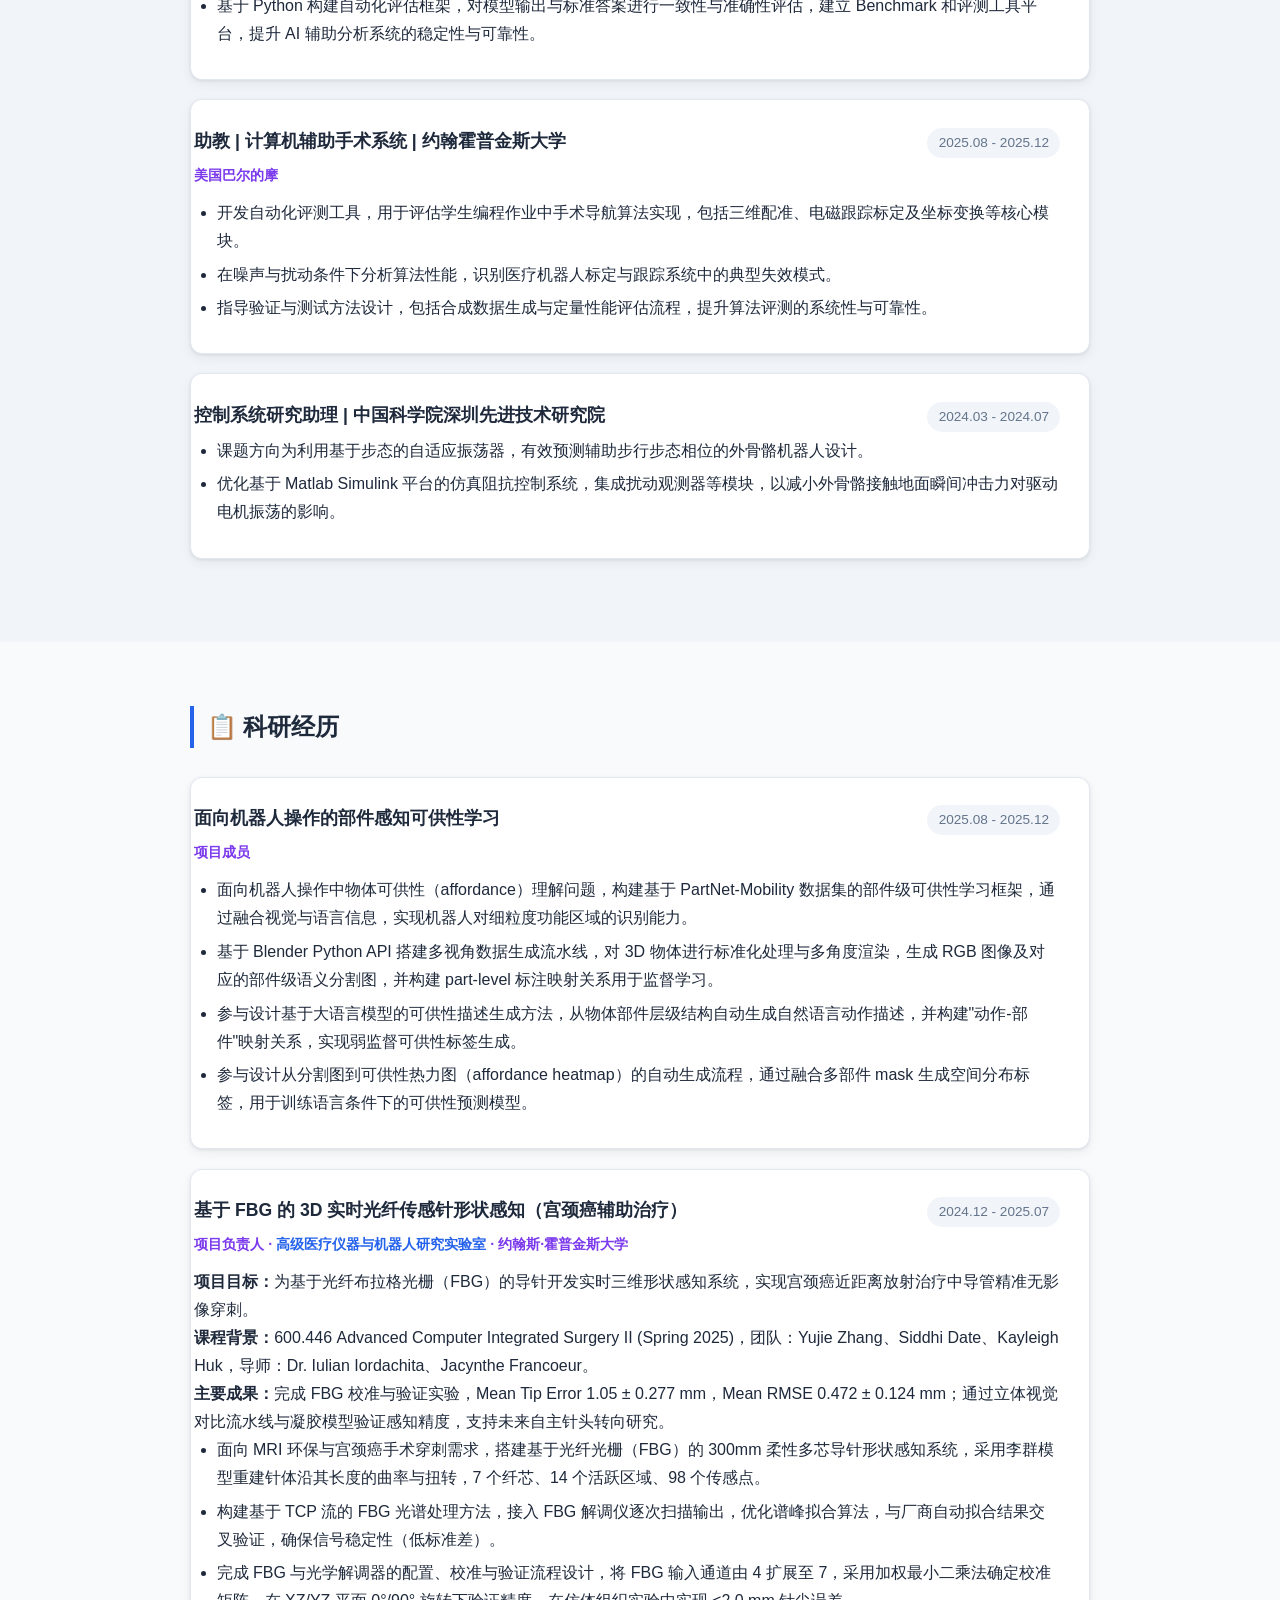
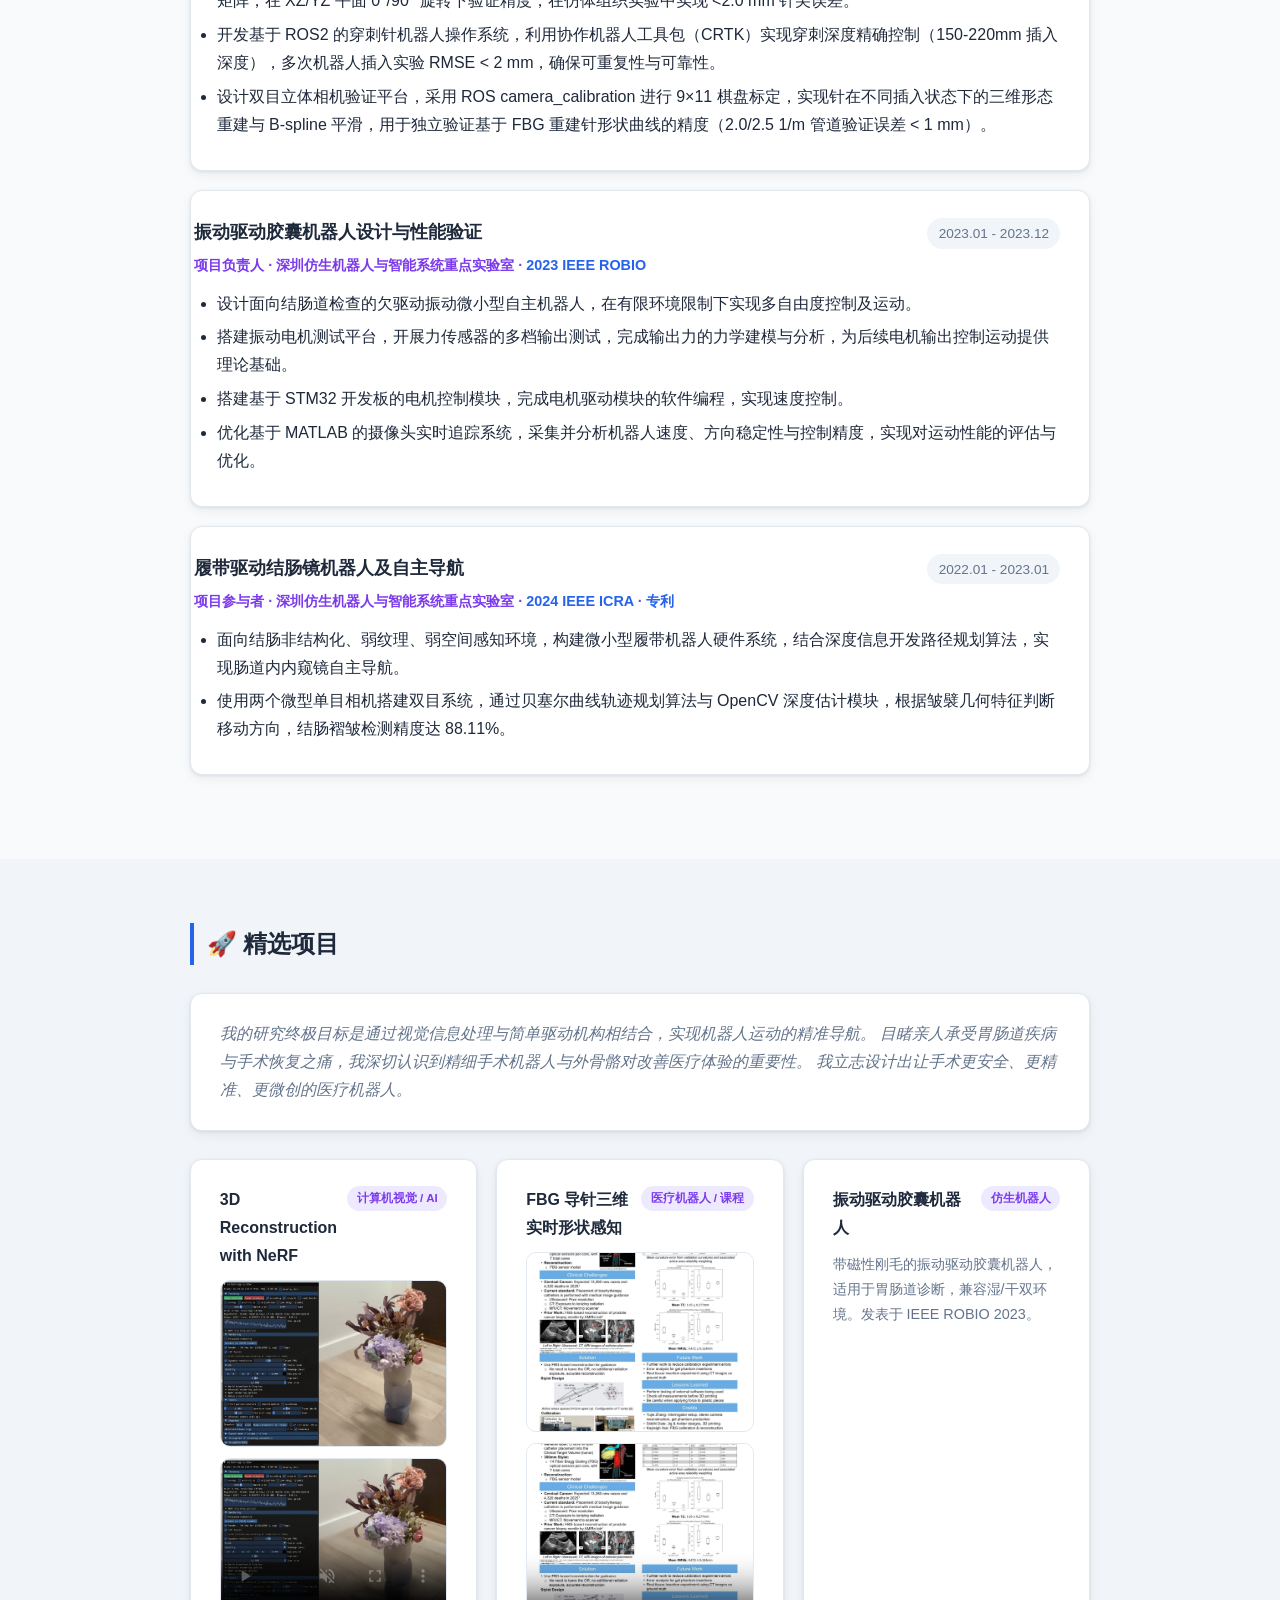
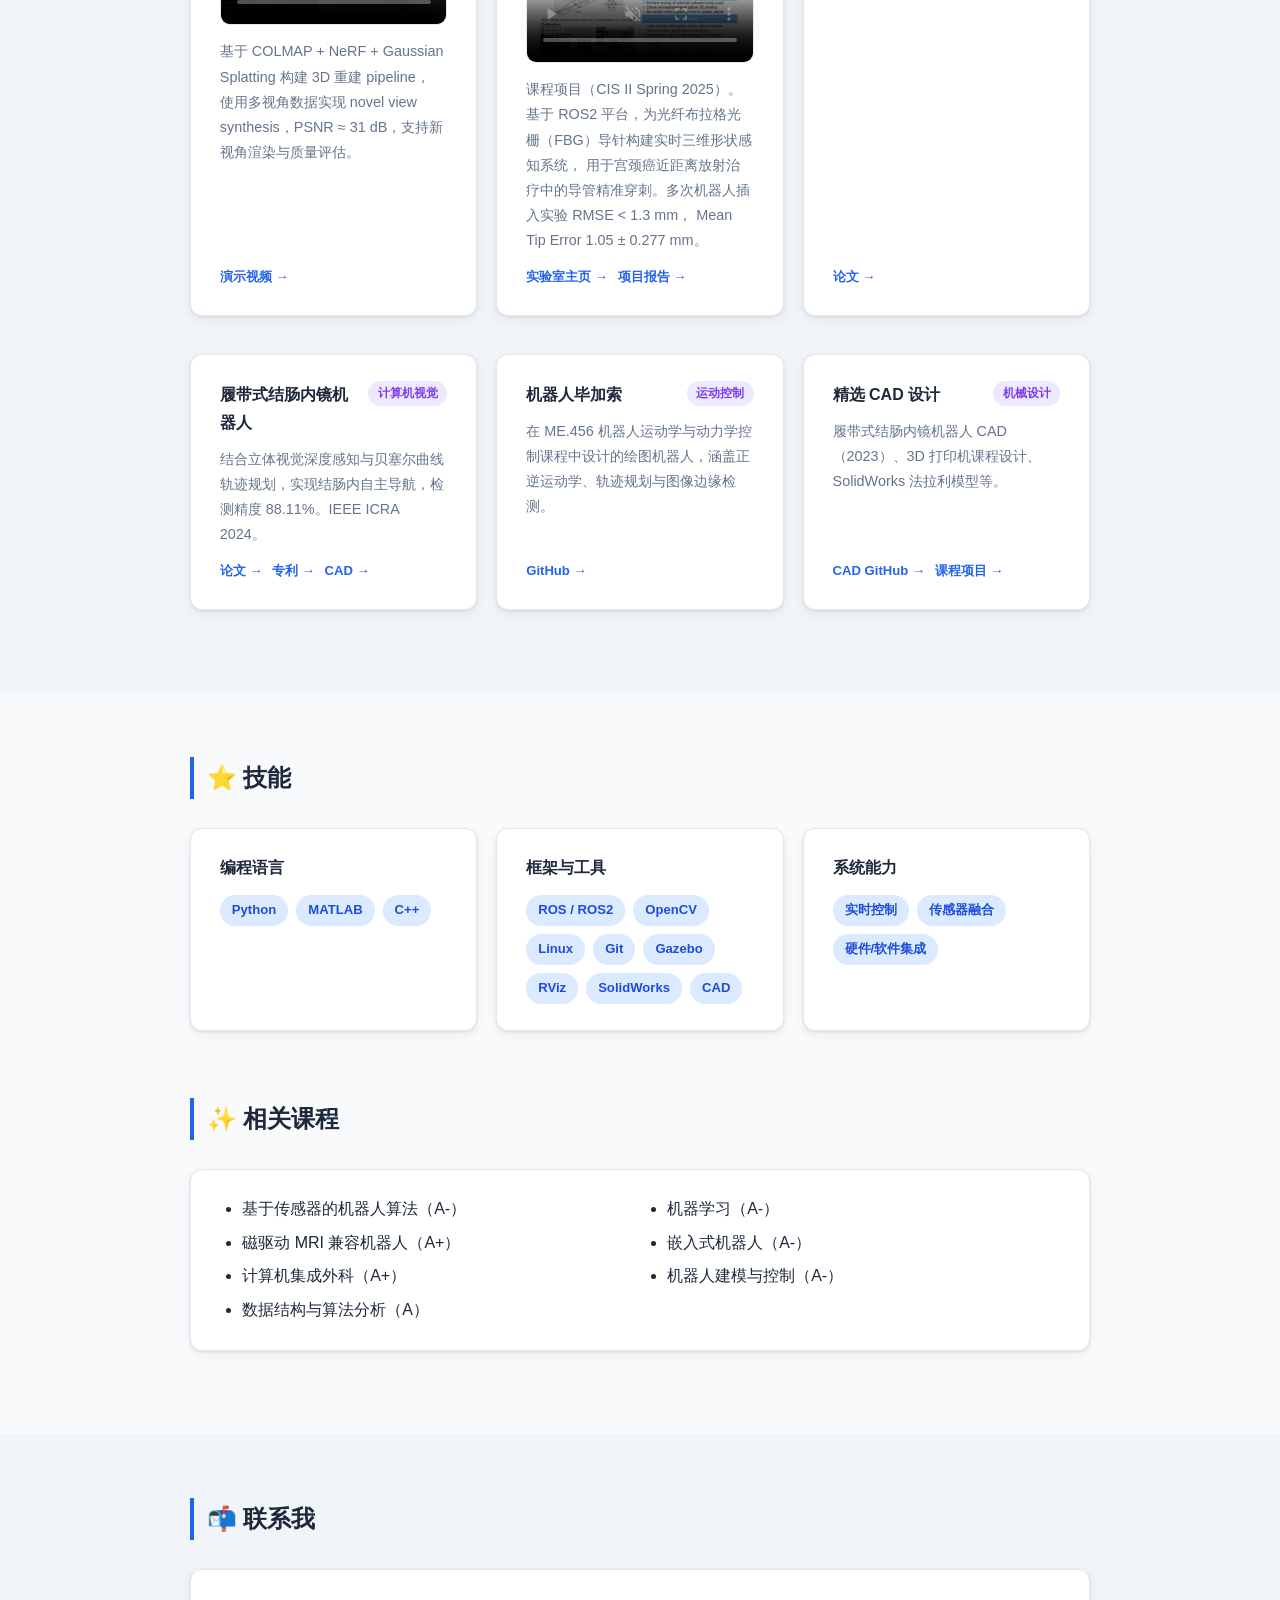
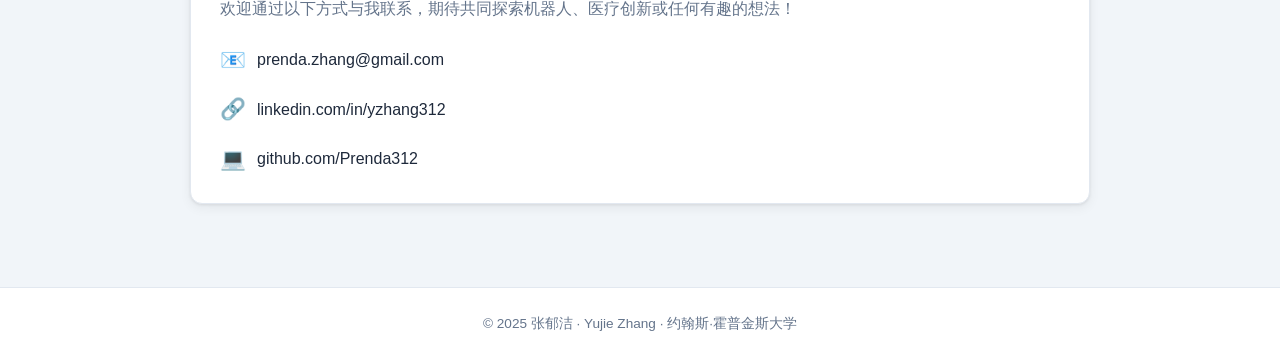
==== commit b9c3f235: "feat: 在精选项目中添加 FBG 导针形状感知演示视频和项目报告链接" ====
--- a/index.html
+++ b/index.html
@@ -240,11 +240,26 @@
           <div class="project-card card">
             <div class="project-header">
               <h3>FBG 导针三维实时形状感知</h3>
-              <span class="project-tag">医疗机器人</span>
-            </div>
-            <p>基于 ROS2 平台，为光纤布拉格光栅导针构建实时三维形状感知系统，多次机器人插入实验 RMSE &lt; 1.3 mm。</p>
+              <span class="project-tag">医疗机器人 / 课程</span>
+            </div>
+
+            <div class="project-media">
+              <img src="picture/poster.jpg" alt="FBG 项目海报" class="project-image" loading="lazy" />
+              <video class="project-video" controls muted preload="metadata" playsinline poster="picture/poster.jpg">
+                <source src="video/CIS project 2.mp4" type="video/mp4" />
+                你的浏览器不支持视频播放，请下载视频查看。
+              </video>
+            </div>
+
+            <p>
+              课程项目（CIS II Spring 2025）。基于 ROS2 平台，为光纤布拉格光栅（FBG）导针构建实时三维形状感知系统，
+              用于宫颈癌近距离放射治疗中的导管精准穿刺。多次机器人插入实验 RMSE &lt; 1.3 mm，
+              Mean Tip Error 1.05 ± 0.277 mm。
+            </p>
+
             <div class="project-links">
               <a href="https://amiro.lcsr.jhu.edu/" target="_blank">实验室主页 →</a>
+              <a href="docs/CIS_2_final_project.pdf" target="_blank">项目报告 →</a>
             </div>
           </div>
 
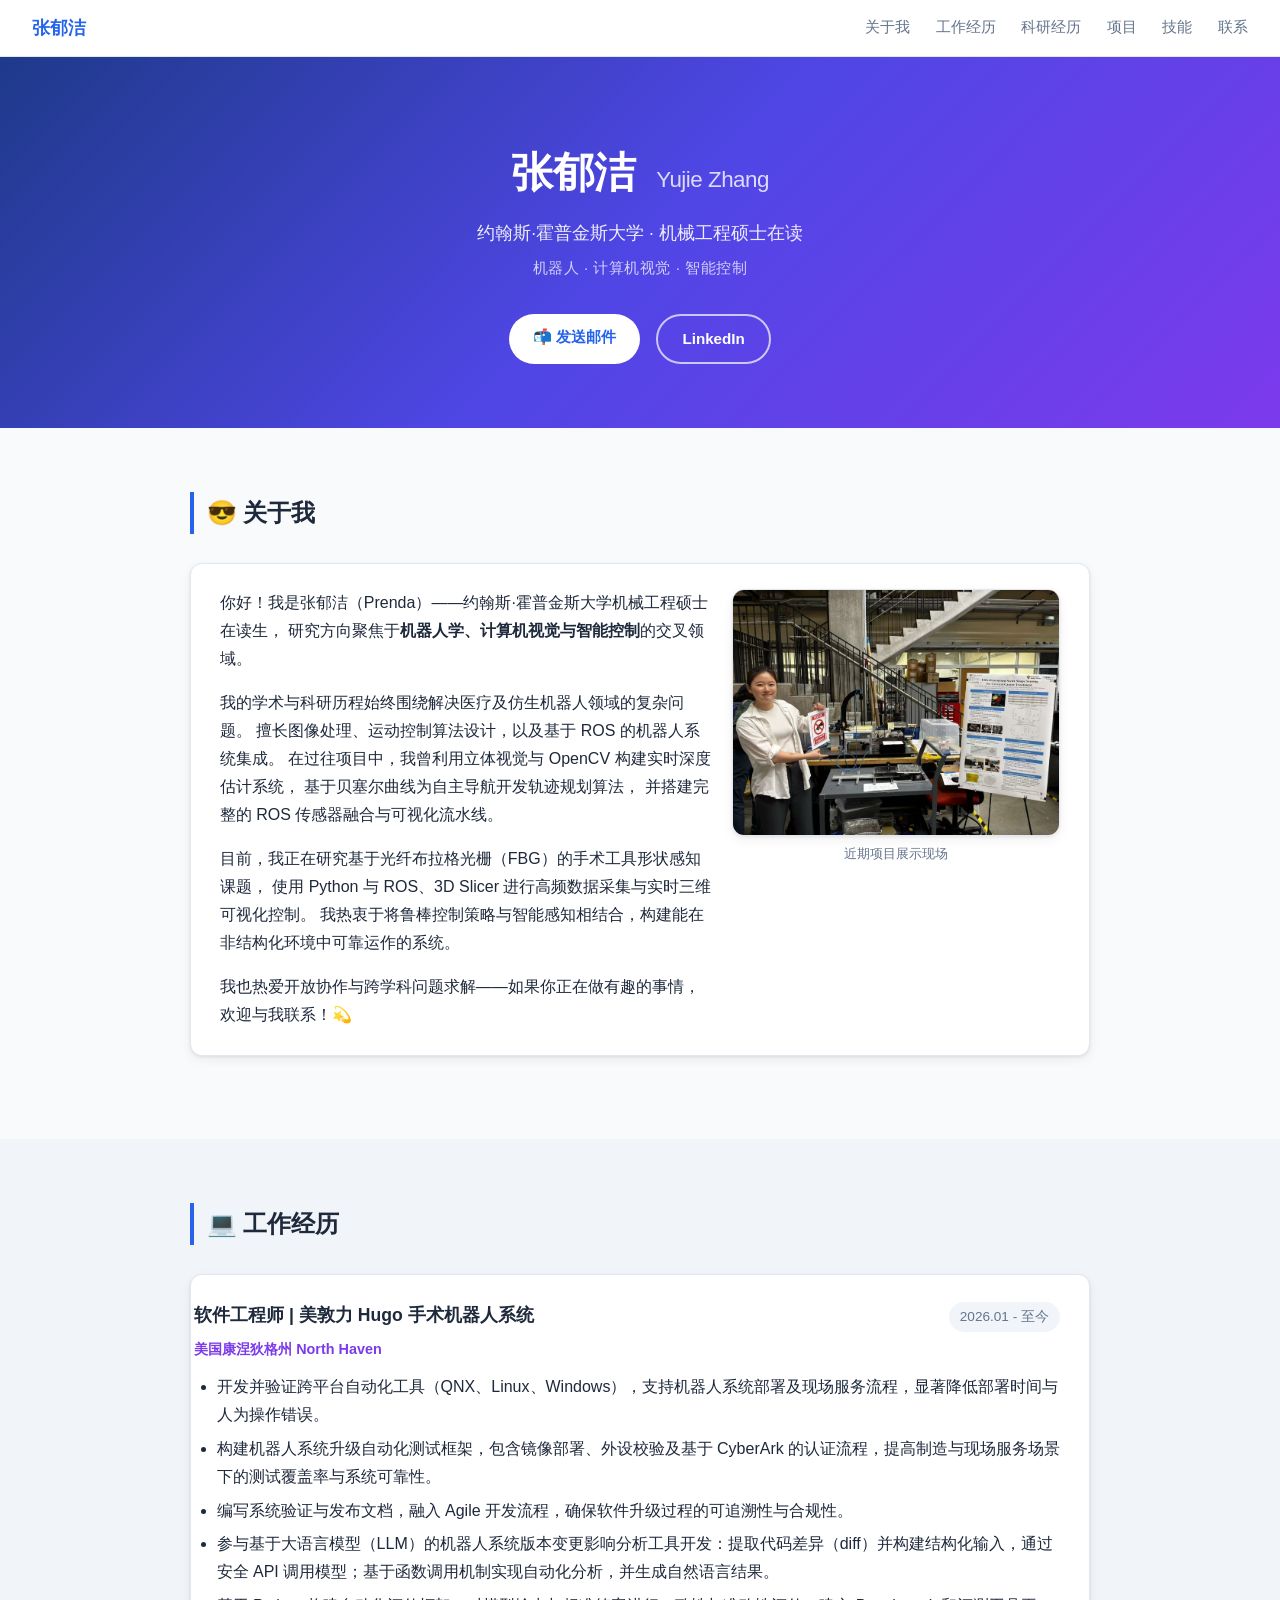
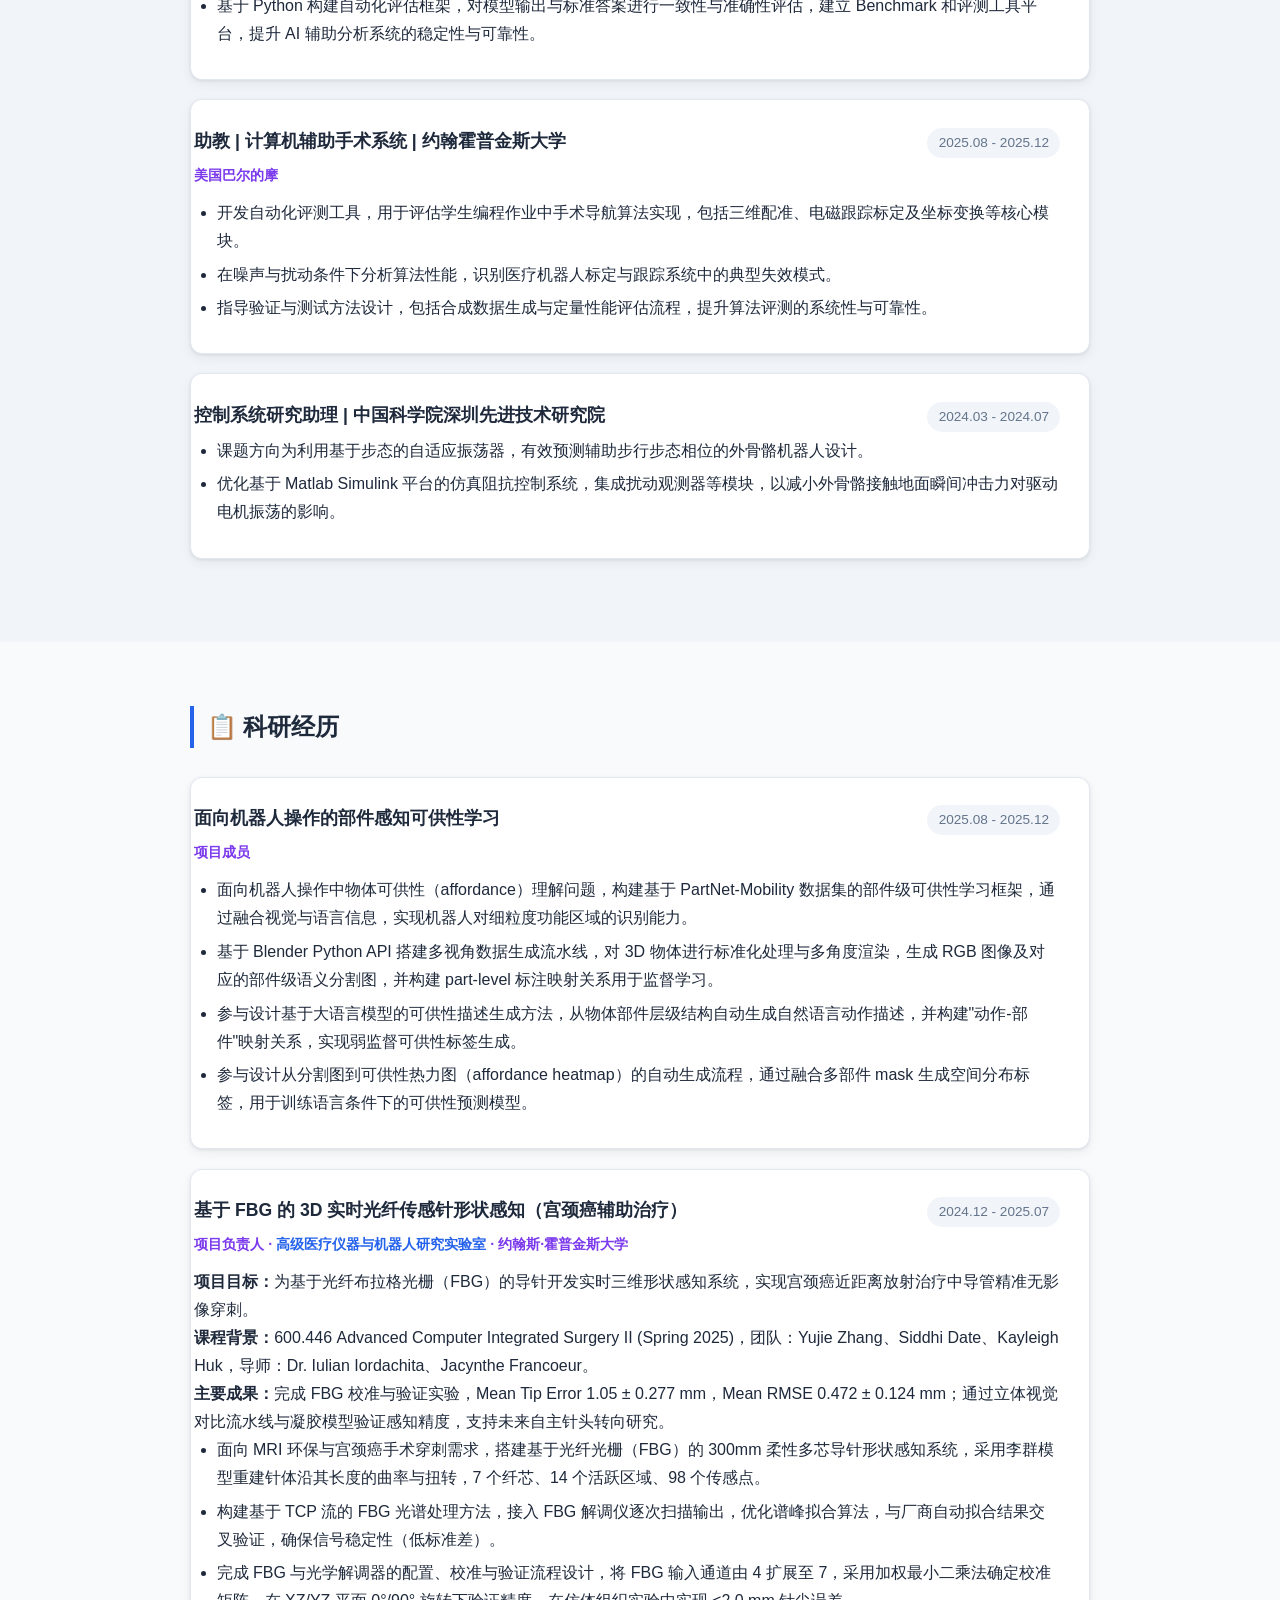
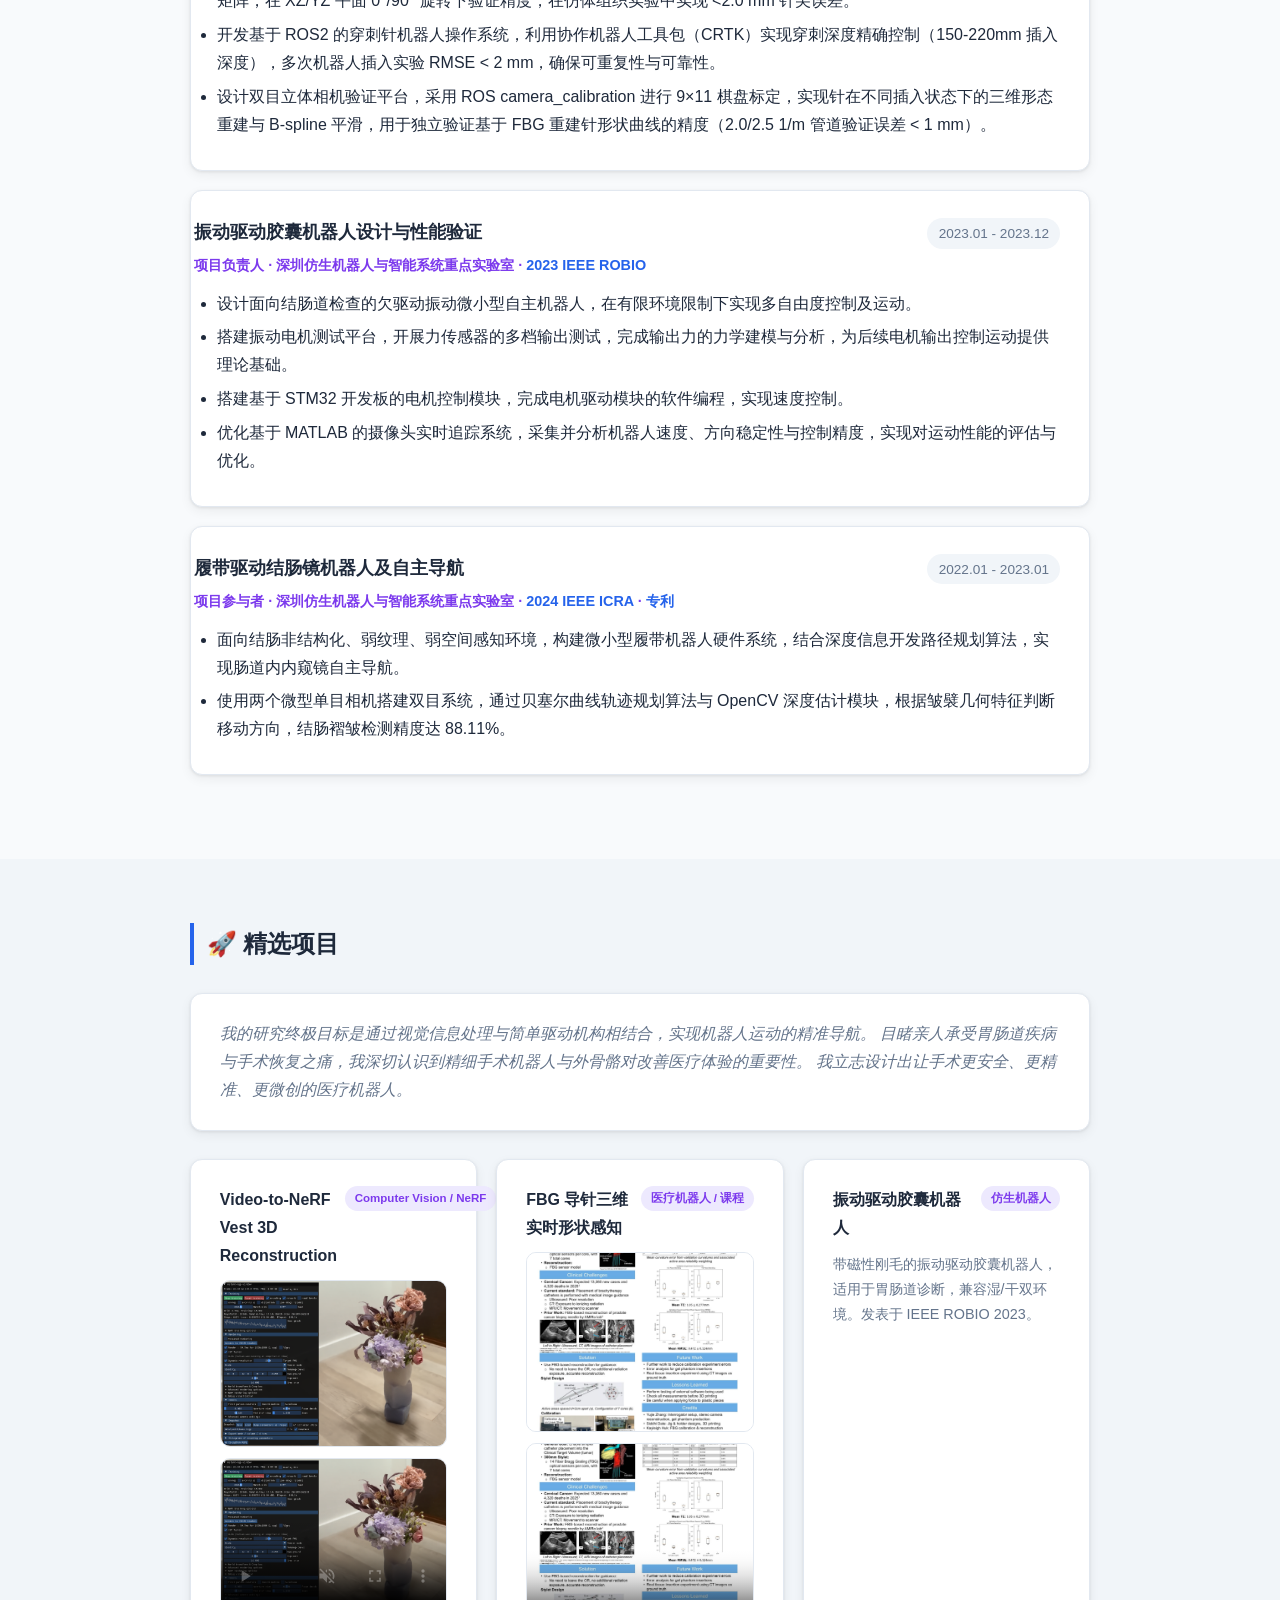
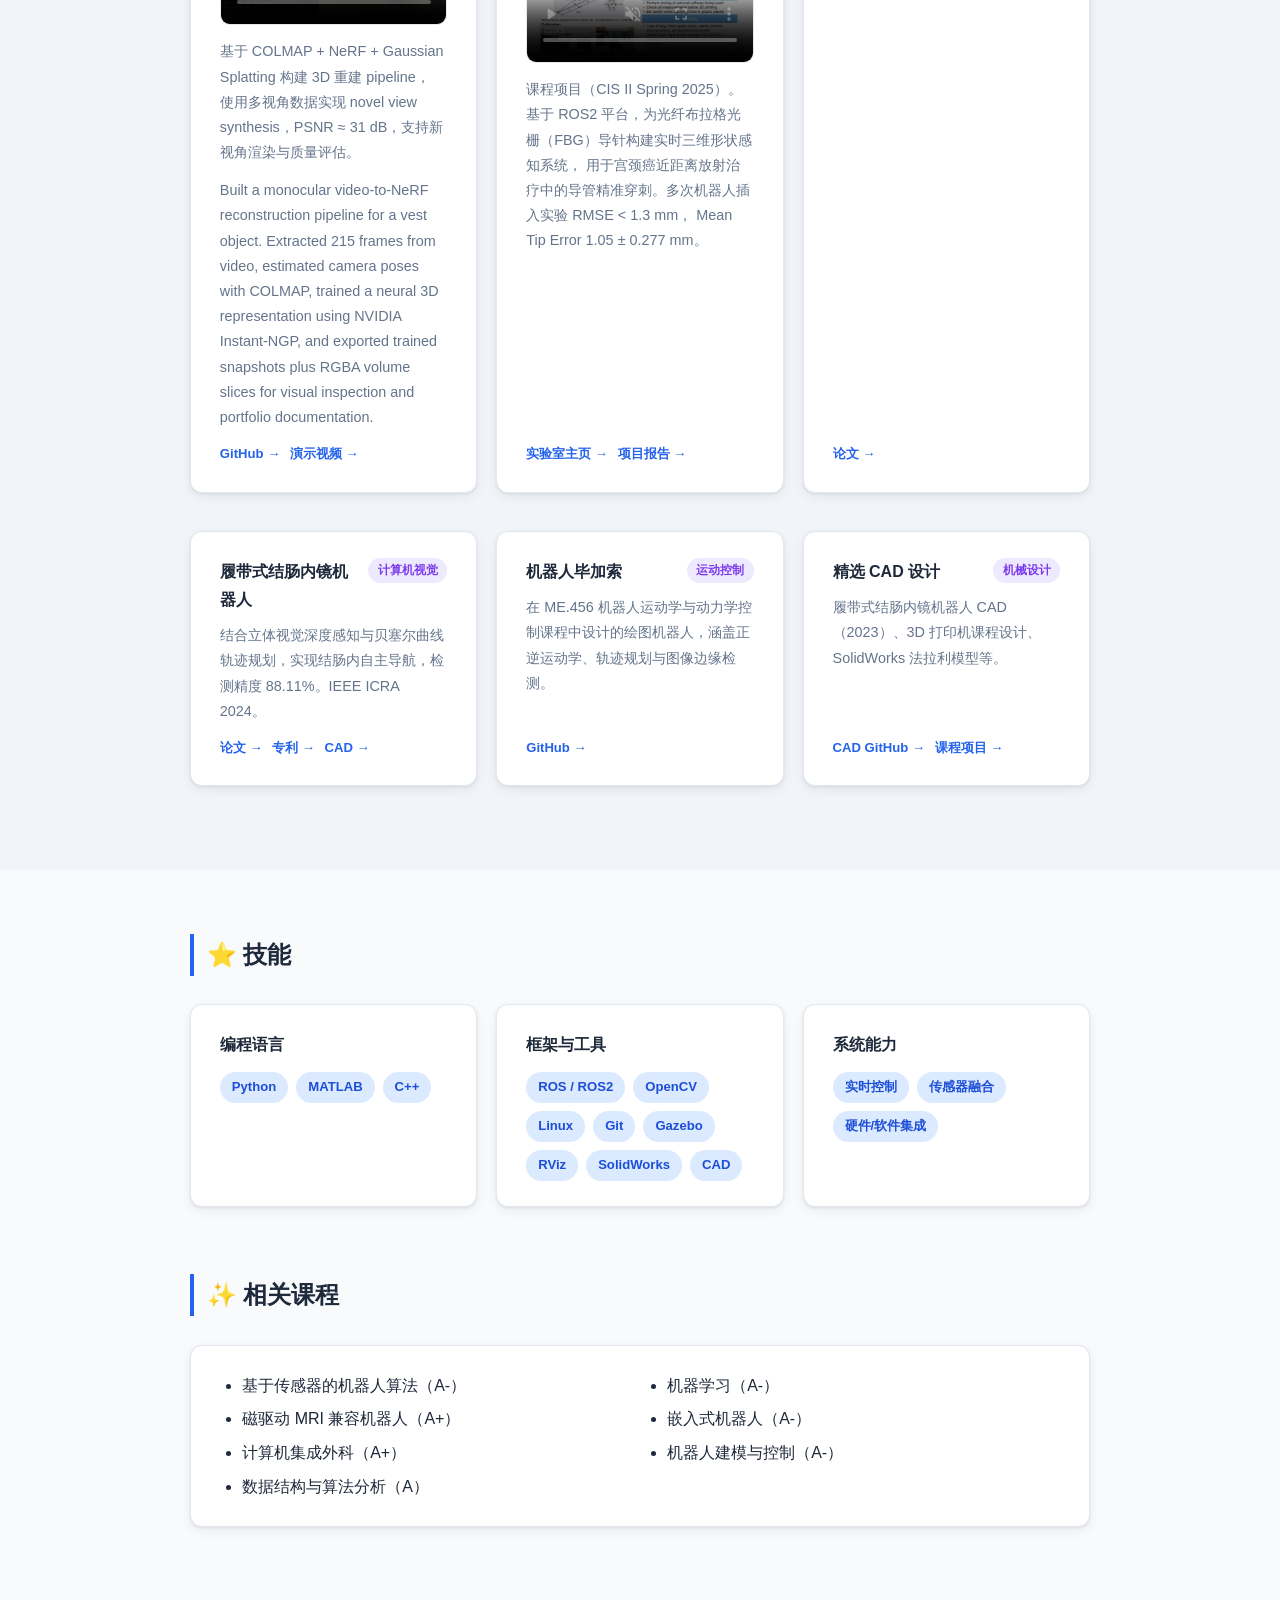
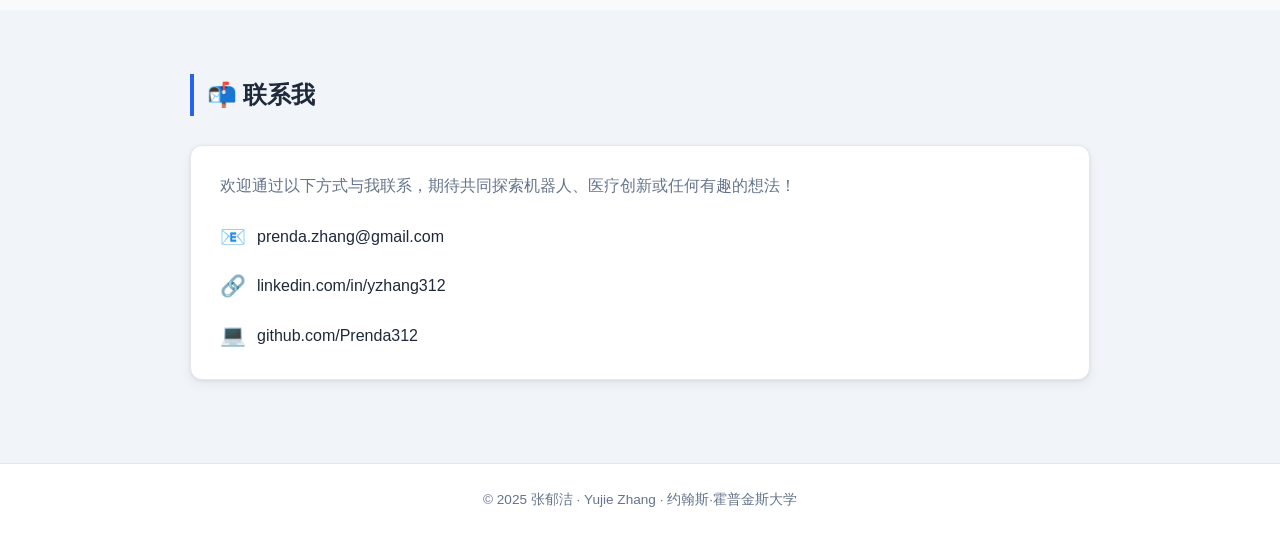
==== commit ffcd74b0: "Add vest NeRF reconstruction project to resume" ====
--- a/index.html
+++ b/index.html
@@ -214,7 +214,8 @@
         <div class="projects-grid">
           <div class="project-card card">
             <div class="project-header">
-              <h3>3D Reconstruction with NeRF</h3>
+              <h3>Video-to-NeRF Vest 3D Reconstruction</h3>
+              <span class="project-tag">Computer Vision / NeRF</span>
               <span class="project-tag">计算机视觉 / AI</span>
             </div>
 
@@ -231,7 +232,14 @@
               使用多视角数据实现 novel view synthesis，PSNR ≈ 31 dB，支持新视角渲染与质量评估。
             </p>
 
-            <div class="project-links">
+            <p>
+              Built a monocular video-to-NeRF reconstruction pipeline for a vest object. Extracted 215 frames from video,
+              estimated camera poses with COLMAP, trained a neural 3D representation using NVIDIA Instant-NGP, and exported
+              trained snapshots plus RGBA volume slices for visual inspection and portfolio documentation.
+            </p>
+
+            <div class="project-links">
+              <a href="https://github.com/Prenda312/vest-nerf-3d-reconstruction" target="_blank">GitHub →</a>
               <a href="video/nerf-demo.mp4" target="_blank">演示视频 →</a>
             </div>
           </div>
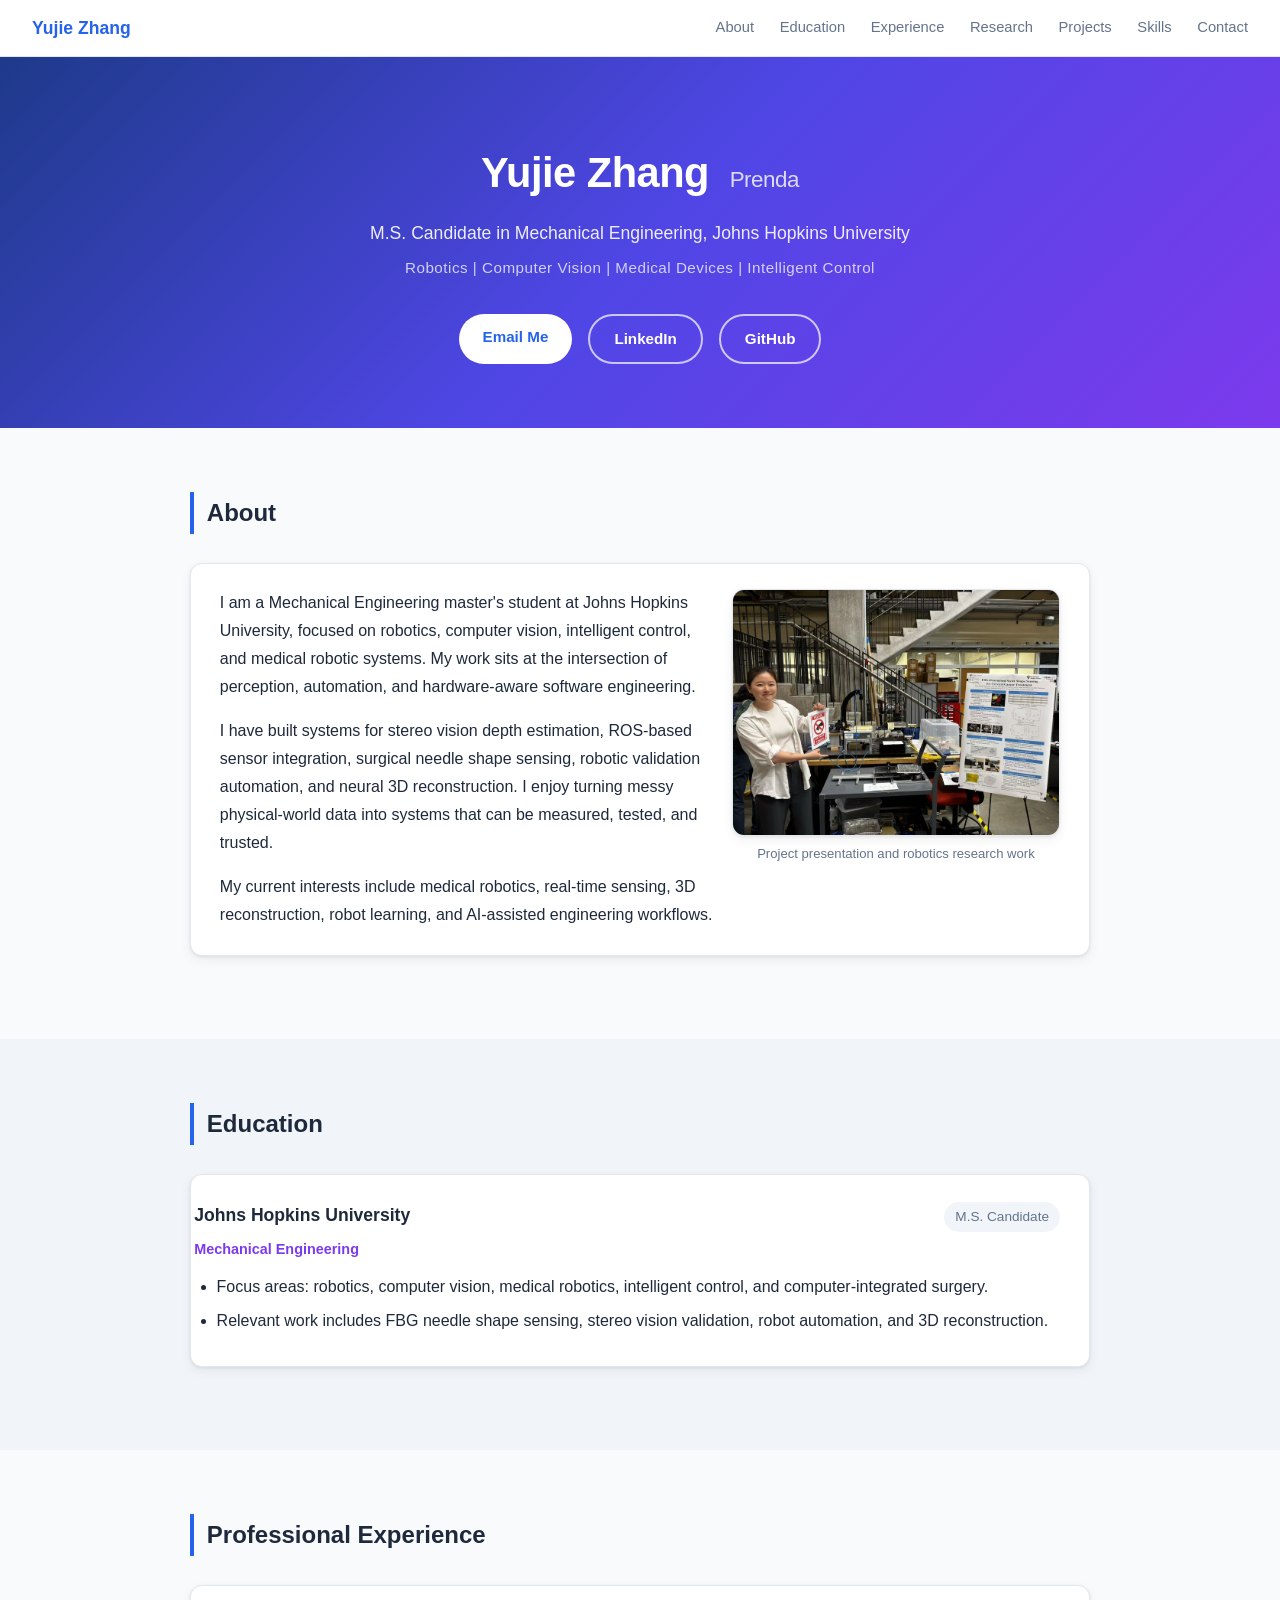
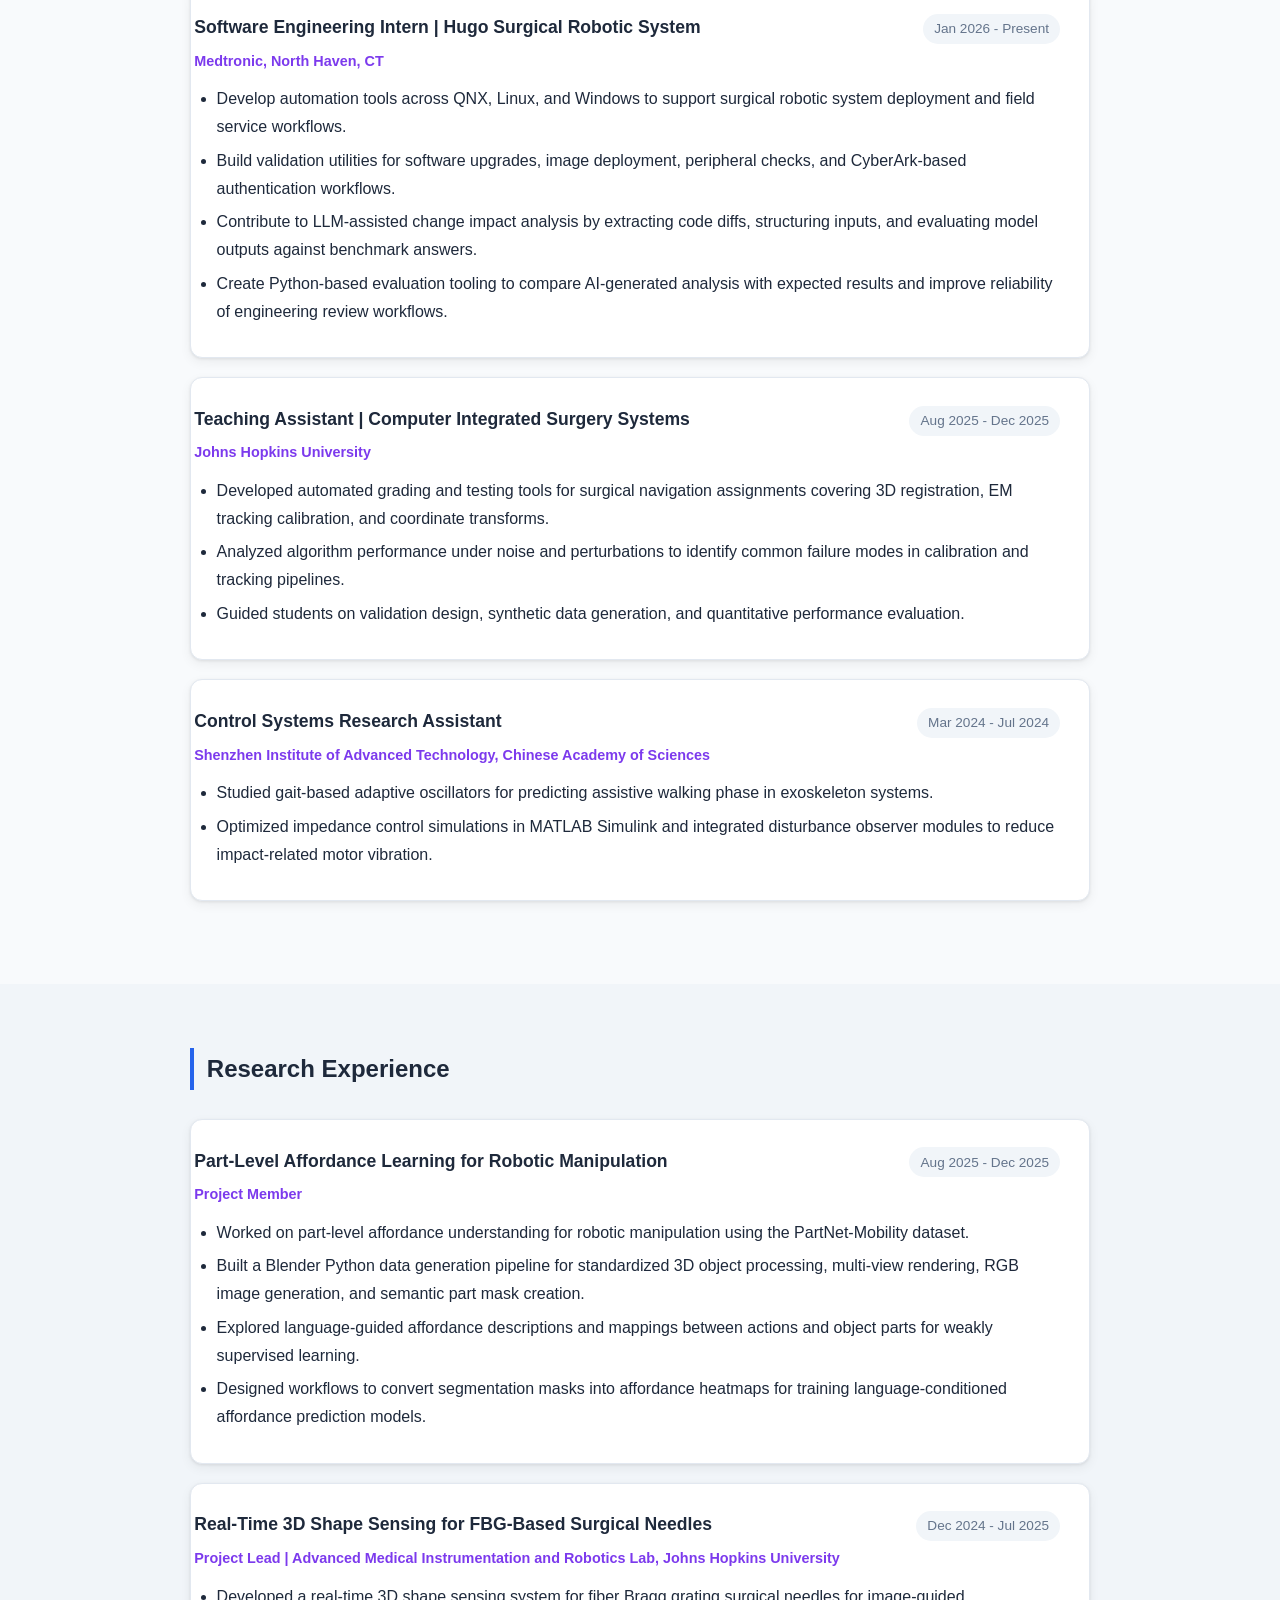
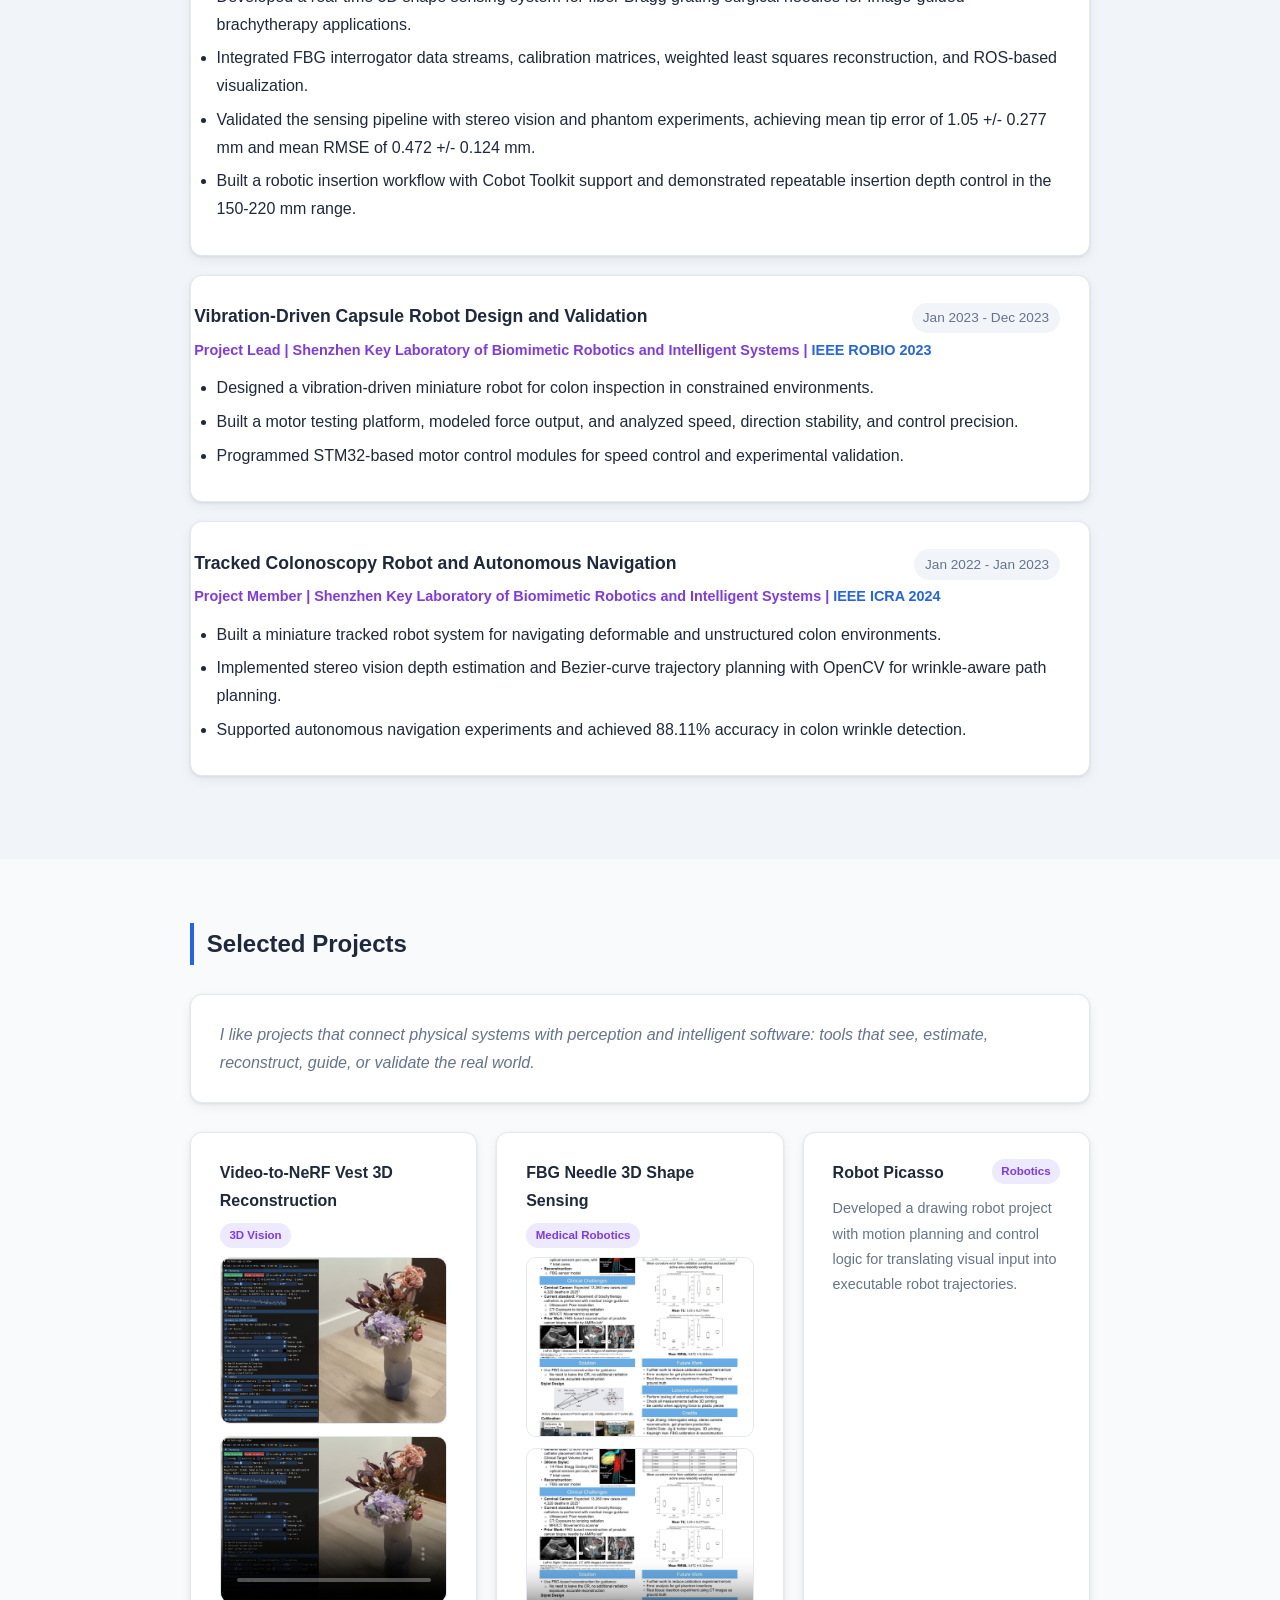
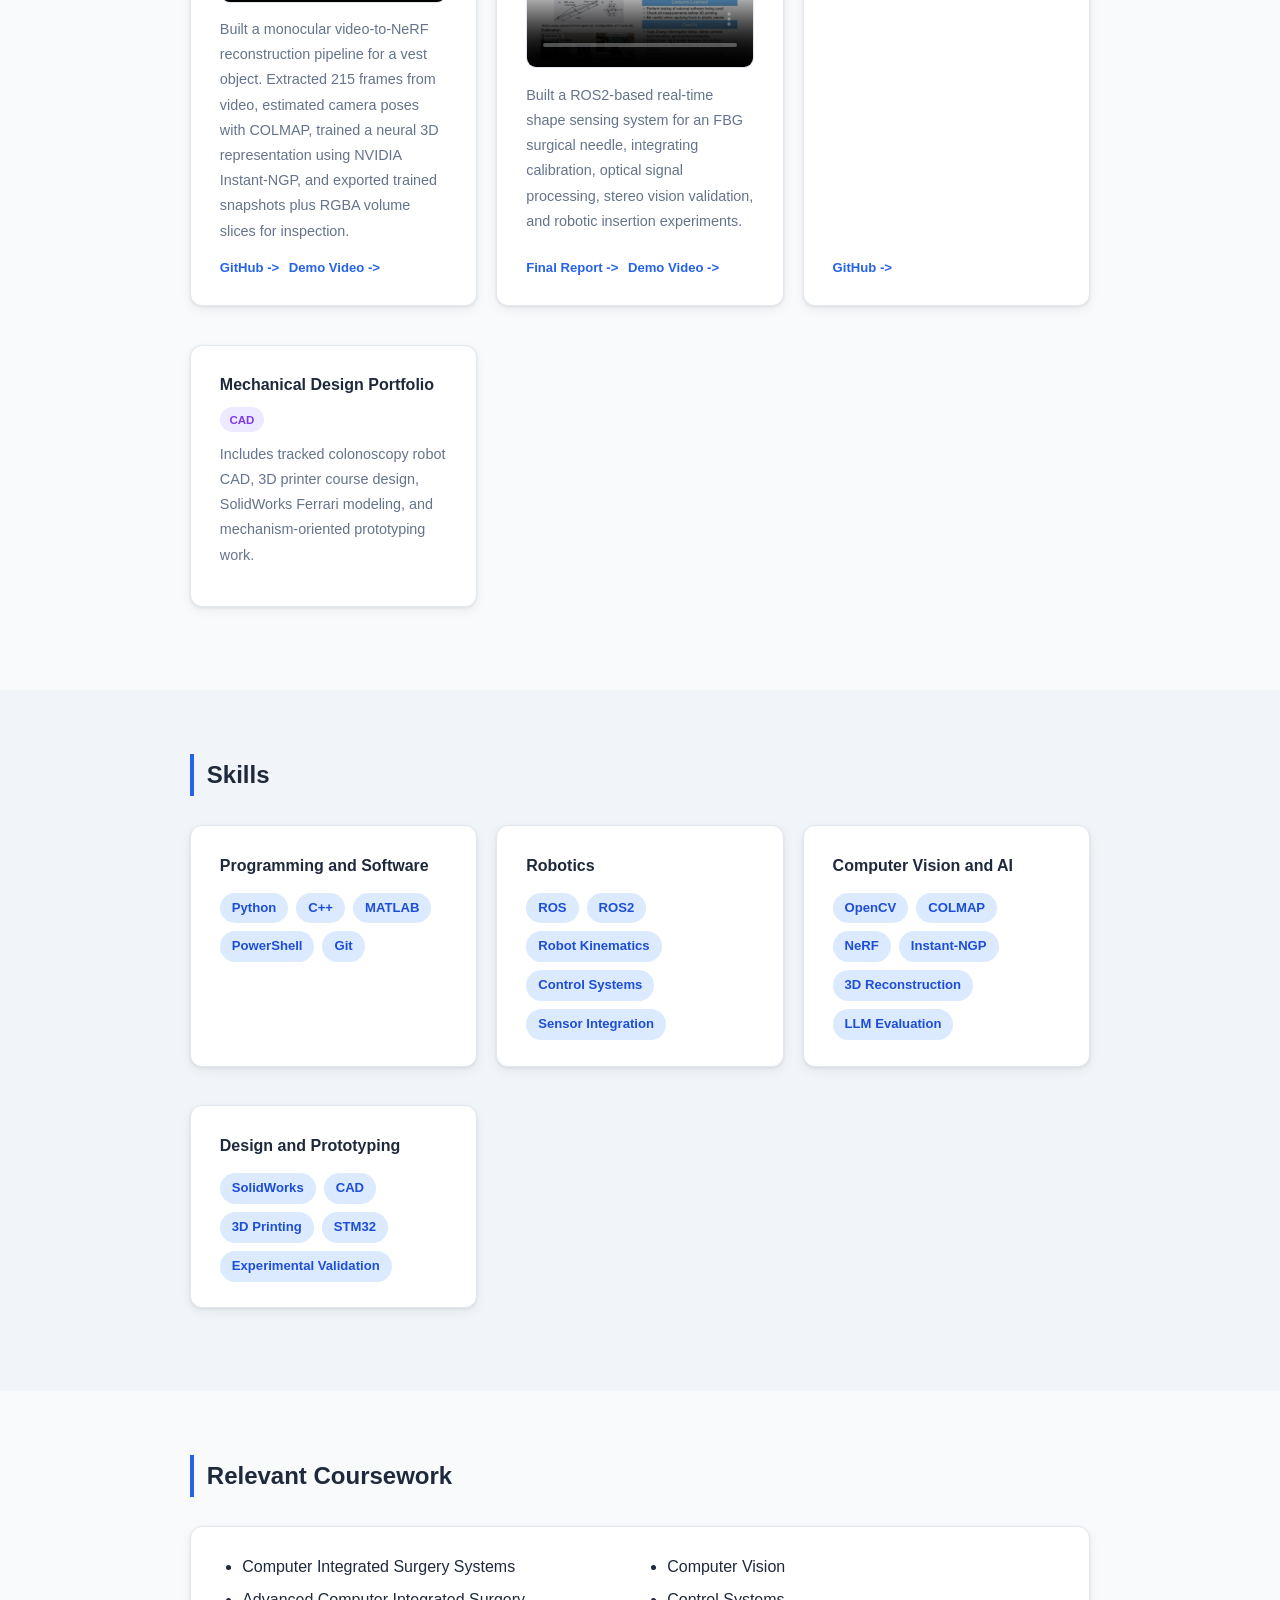
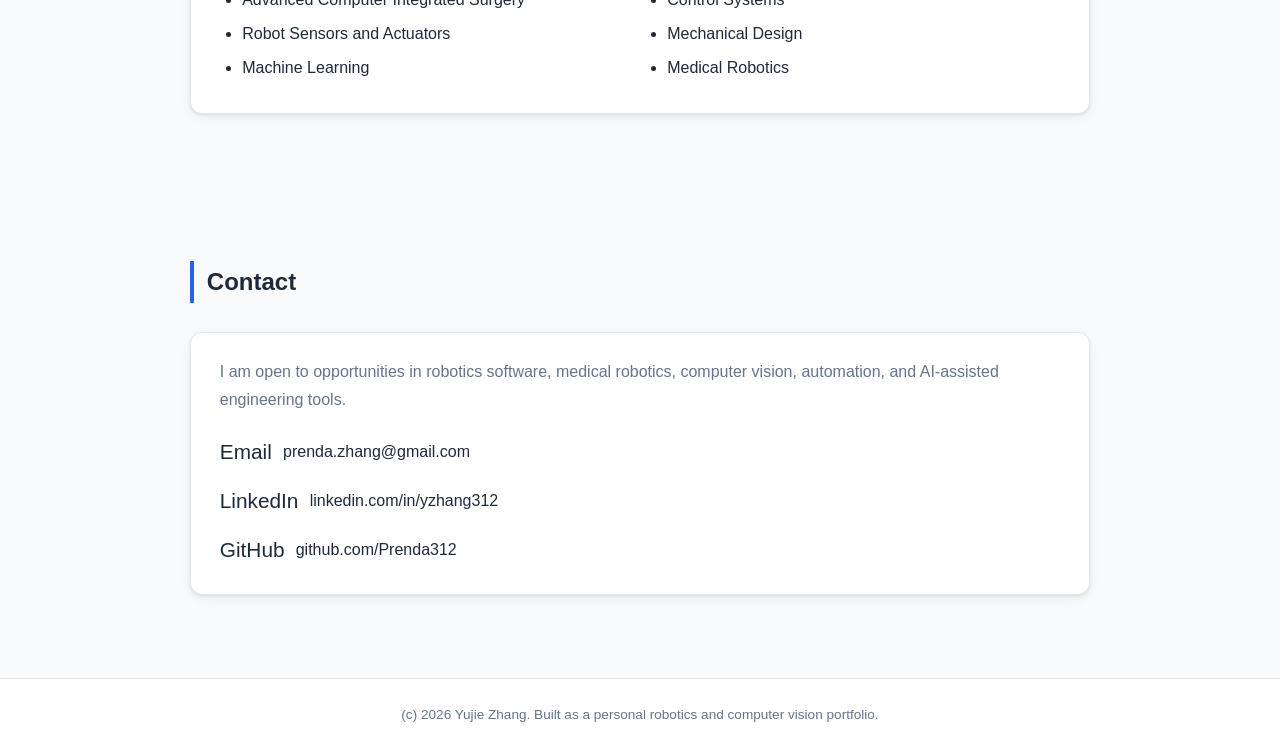
==== commit 5deaf8b2: "Convert personal website to English" ====
--- a/index.html
+++ b/index.html
@@ -1,395 +1,383 @@
 <!DOCTYPE html>
-<html lang="zh-CN">
+<html lang="en">
 <head>
   <meta charset="UTF-8" />
   <meta name="viewport" content="width=device-width, initial-scale=1.0" />
-  <title>张郁洁 · 个人简历</title>
+  <title>Yujie Zhang | Robotics and Computer Vision Portfolio</title>
+  <meta name="description" content="Yujie Zhang's personal portfolio in robotics, computer vision, medical robotics, and 3D reconstruction." />
   <link rel="stylesheet" href="style.css" />
 </head>
 <body>
 
-  <!-- 顶部导航 -->
   <nav class="navbar">
-    <span class="nav-name">张郁洁</span>
+    <span class="nav-name">Yujie Zhang</span>
     <div class="nav-links">
-      <a href="#about">关于我</a>
-      <a href="#experience">工作经历</a>
-      <a href="#research">科研经历</a>
-      <a href="#projects">项目</a>
-      <a href="#skills">技能</a>
-      <a href="#contact">联系</a>
+      <a href="#about">About</a>
+      <a href="#education">Education</a>
+      <a href="#experience">Experience</a>
+      <a href="#research">Research</a>
+      <a href="#projects">Projects</a>
+      <a href="#skills">Skills</a>
+      <a href="#contact">Contact</a>
     </div>
   </nav>
 
-  <!-- 英雄区 -->
   <header class="hero">
     <div class="hero-content">
-      <h1>张郁洁 <span class="en-name">Yujie Zhang</span></h1>
-      <p class="hero-subtitle">约翰斯·霍普金斯大学 · 机械工程硕士在读</p>
-      <p class="hero-tagline">机器人 · 计算机视觉 · 智能控制</p>
+      <h1>Yujie Zhang <span class="en-name">Prenda</span></h1>
+      <p class="hero-subtitle">M.S. Candidate in Mechanical Engineering, Johns Hopkins University</p>
+      <p class="hero-tagline">Robotics | Computer Vision | Medical Devices | Intelligent Control</p>
       <div class="hero-actions">
-        <a href="mailto:prenda.zhang@gmail.com" class="btn btn-primary">📬 发送邮件</a>
+        <a href="mailto:prenda.zhang@gmail.com" class="btn btn-primary">Email Me</a>
         <a href="https://www.linkedin.com/in/yzhang312" target="_blank" class="btn btn-outline">LinkedIn</a>
+        <a href="https://github.com/Prenda312" target="_blank" class="btn btn-outline">GitHub</a>
       </div>
     </div>
   </header>
 
   <main>
 
-    <!-- 关于我 -->
     <section id="about" class="section">
       <div class="container">
-        <h2 class="section-title">😎 关于我</h2>
+        <h2 class="section-title">About</h2>
         <div class="card about-card">
           <div class="about-layout">
             <div class="about-text">
               <p>
-                你好！我是张郁洁（Prenda）——约翰斯·霍普金斯大学机械工程硕士在读生，
-                研究方向聚焦于<strong>机器人学、计算机视觉与智能控制</strong>的交叉领域。
+                I am a Mechanical Engineering master's student at Johns Hopkins University, focused on robotics,
+                computer vision, intelligent control, and medical robotic systems. My work sits at the intersection
+                of perception, automation, and hardware-aware software engineering.
               </p>
               <p>
-                我的学术与科研历程始终围绕解决医疗及仿生机器人领域的复杂问题。
-                擅长图像处理、运动控制算法设计，以及基于 ROS 的机器人系统集成。
-                在过往项目中，我曾利用立体视觉与 OpenCV 构建实时深度估计系统，
-                基于贝塞尔曲线为自主导航开发轨迹规划算法，
-                并搭建完整的 ROS 传感器融合与可视化流水线。
+                I have built systems for stereo vision depth estimation, ROS-based sensor integration, surgical
+                needle shape sensing, robotic validation automation, and neural 3D reconstruction. I enjoy turning
+                messy physical-world data into systems that can be measured, tested, and trusted.
               </p>
               <p>
-                目前，我正在研究基于光纤布拉格光栅（FBG）的手术工具形状感知课题，
-                使用 Python 与 ROS、3D Slicer 进行高频数据采集与实时三维可视化控制。
-                我热衷于将鲁棒控制策略与智能感知相结合，构建能在非结构化环境中可靠运作的系统。
+                My current interests include medical robotics, real-time sensing, 3D reconstruction, robot learning,
+                and AI-assisted engineering workflows.
               </p>
-              <p>
-                我也热爱开放协作与跨学科问题求解——如果你正在做有趣的事情，欢迎与我联系！💫
-              </p>
             </div>
             <figure class="about-photo-wrap">
-              <img src="picture/profile-project.jpg" alt="张郁洁近期项目现场照片" class="about-photo" loading="lazy" />
-              <figcaption>近期项目展示现场</figcaption>
+              <img src="picture/profile-project.jpg" alt="Yujie Zhang at a project presentation" class="about-photo" loading="lazy" />
+              <figcaption>Project presentation and robotics research work</figcaption>
             </figure>
           </div>
         </div>
       </div>
     </section>
 
-    <!-- 工作经历 -->
-    <section id="experience" class="section section-alt">
-      <div class="container">
-        <h2 class="section-title">💻 工作经历</h2>
+    <section id="education" class="section section-alt">
+      <div class="container">
+        <h2 class="section-title">Education</h2>
         <div class="timeline">
           <div class="timeline-item card">
             <div class="timeline-header">
-              <h3>软件工程师 | 美敦力 Hugo 手术机器人系统</h3>
-              <span class="timeline-date">2026.01 - 至今</span>
-            </div>
-            <p class="timeline-org">美国康涅狄格州 North Haven</p>
-            <ul>
-              <li>开发并验证跨平台自动化工具（QNX、Linux、Windows），支持机器人系统部署及现场服务流程，显著降低部署时间与人为操作错误。</li>
-              <li>构建机器人系统升级自动化测试框架，包含镜像部署、外设校验及基于 CyberArk 的认证流程，提高制造与现场服务场景下的测试覆盖率与系统可靠性。</li>
-              <li>编写系统验证与发布文档，融入 Agile 开发流程，确保软件升级过程的可追溯性与合规性。</li>
-              <li>参与基于大语言模型（LLM）的机器人系统版本变更影响分析工具开发：提取代码差异（diff）并构建结构化输入，通过安全 API 调用模型；基于函数调用机制实现自动化分析，并生成自然语言结果。</li>
-              <li>基于 Python 构建自动化评估框架，对模型输出与标准答案进行一致性与准确性评估，建立 Benchmark 和评测工具平台，提升 AI 辅助分析系统的稳定性与可靠性。</li>
-            </ul>
-          </div>
-
-          <div class="timeline-item card">
-            <div class="timeline-header">
-              <h3>助教 | 计算机辅助手术系统 | 约翰霍普金斯大学</h3>
-              <span class="timeline-date">2025.08 - 2025.12</span>
-            </div>
-            <p class="timeline-org">美国巴尔的摩</p>
-            <ul>
-              <li>开发自动化评测工具，用于评估学生编程作业中手术导航算法实现，包括三维配准、电磁跟踪标定及坐标变换等核心模块。</li>
-              <li>在噪声与扰动条件下分析算法性能，识别医疗机器人标定与跟踪系统中的典型失效模式。</li>
-              <li>指导验证与测试方法设计，包括合成数据生成与定量性能评估流程，提升算法评测的系统性与可靠性。</li>
-            </ul>
-          </div>
-
-          <div class="timeline-item card">
-            <div class="timeline-header">
-              <h3>控制系统研究助理 | 中国科学院深圳先进技术研究院</h3>
-              <span class="timeline-date">2024.03 - 2024.07</span>
-            </div>
-            <ul>
-              <li>课题方向为利用基于步态的自适应振荡器，有效预测辅助步行步态相位的外骨骼机器人设计。</li>
-              <li>优化基于 Matlab Simulink 平台的仿真阻抗控制系统，集成扰动观测器等模块，以减小外骨骼接触地面瞬间冲击力对驱动电机振荡的影响。</li>
-            </ul>
-          </div>
-        </div>
-      </div>
-    </section>
-
-    <!-- 科研经历 -->
-    <section id="research" class="section">
-      <div class="container">
-        <h2 class="section-title">📋 科研经历</h2>
+              <h3>Johns Hopkins University</h3>
+              <span class="timeline-date">M.S. Candidate</span>
+            </div>
+            <p class="timeline-org">Mechanical Engineering</p>
+            <ul>
+              <li>Focus areas: robotics, computer vision, medical robotics, intelligent control, and computer-integrated surgery.</li>
+              <li>Relevant work includes FBG needle shape sensing, stereo vision validation, robot automation, and 3D reconstruction.</li>
+            </ul>
+          </div>
+        </div>
+      </div>
+    </section>
+
+    <section id="experience" class="section">
+      <div class="container">
+        <h2 class="section-title">Professional Experience</h2>
         <div class="timeline">
 
           <div class="timeline-item card">
             <div class="timeline-header">
-              <h3>面向机器人操作的部件感知可供性学习</h3>
-              <span class="timeline-date">2025.08 - 2025.12</span>
-            </div>
-            <p class="timeline-org">项目成员</p>
-            <ul>
-              <li>面向机器人操作中物体可供性（affordance）理解问题，构建基于 PartNet-Mobility 数据集的部件级可供性学习框架，通过融合视觉与语言信息，实现机器人对细粒度功能区域的识别能力。</li>
-              <li>基于 Blender Python API 搭建多视角数据生成流水线，对 3D 物体进行标准化处理与多角度渲染，生成 RGB 图像及对应的部件级语义分割图，并构建 part-level 标注映射关系用于监督学习。</li>
-              <li>参与设计基于大语言模型的可供性描述生成方法，从物体部件层级结构自动生成自然语言动作描述，并构建"动作-部件"映射关系，实现弱监督可供性标签生成。</li>
-              <li>参与设计从分割图到可供性热力图（affordance heatmap）的自动生成流程，通过融合多部件 mask 生成空间分布标签，用于训练语言条件下的可供性预测模型。</li>
-            </ul>
-          </div>
-
-          <div class="timeline-item card">
-            <div class="timeline-header">
-              <h3>基于 FBG 的 3D 实时光纤传感针形状感知（宫颈癌辅助治疗）</h3>
-              <span class="timeline-date">2024.12 - 2025.07</span>
+              <h3>Software Engineering Intern | Hugo Surgical Robotic System</h3>
+              <span class="timeline-date">Jan 2026 - Present</span>
+            </div>
+            <p class="timeline-org">Medtronic, North Haven, CT</p>
+            <ul>
+              <li>Develop automation tools across QNX, Linux, and Windows to support surgical robotic system deployment and field service workflows.</li>
+              <li>Build validation utilities for software upgrades, image deployment, peripheral checks, and CyberArk-based authentication workflows.</li>
+              <li>Contribute to LLM-assisted change impact analysis by extracting code diffs, structuring inputs, and evaluating model outputs against benchmark answers.</li>
+              <li>Create Python-based evaluation tooling to compare AI-generated analysis with expected results and improve reliability of engineering review workflows.</li>
+            </ul>
+          </div>
+
+          <div class="timeline-item card">
+            <div class="timeline-header">
+              <h3>Teaching Assistant | Computer Integrated Surgery Systems</h3>
+              <span class="timeline-date">Aug 2025 - Dec 2025</span>
+            </div>
+            <p class="timeline-org">Johns Hopkins University</p>
+            <ul>
+              <li>Developed automated grading and testing tools for surgical navigation assignments covering 3D registration, EM tracking calibration, and coordinate transforms.</li>
+              <li>Analyzed algorithm performance under noise and perturbations to identify common failure modes in calibration and tracking pipelines.</li>
+              <li>Guided students on validation design, synthetic data generation, and quantitative performance evaluation.</li>
+            </ul>
+          </div>
+
+          <div class="timeline-item card">
+            <div class="timeline-header">
+              <h3>Control Systems Research Assistant</h3>
+              <span class="timeline-date">Mar 2024 - Jul 2024</span>
+            </div>
+            <p class="timeline-org">Shenzhen Institute of Advanced Technology, Chinese Academy of Sciences</p>
+            <ul>
+              <li>Studied gait-based adaptive oscillators for predicting assistive walking phase in exoskeleton systems.</li>
+              <li>Optimized impedance control simulations in MATLAB Simulink and integrated disturbance observer modules to reduce impact-related motor vibration.</li>
+            </ul>
+          </div>
+
+        </div>
+      </div>
+    </section>
+
+    <section id="research" class="section section-alt">
+      <div class="container">
+        <h2 class="section-title">Research Experience</h2>
+        <div class="timeline">
+
+          <div class="timeline-item card">
+            <div class="timeline-header">
+              <h3>Part-Level Affordance Learning for Robotic Manipulation</h3>
+              <span class="timeline-date">Aug 2025 - Dec 2025</span>
+            </div>
+            <p class="timeline-org">Project Member</p>
+            <ul>
+              <li>Worked on part-level affordance understanding for robotic manipulation using the PartNet-Mobility dataset.</li>
+              <li>Built a Blender Python data generation pipeline for standardized 3D object processing, multi-view rendering, RGB image generation, and semantic part mask creation.</li>
+              <li>Explored language-guided affordance descriptions and mappings between actions and object parts for weakly supervised learning.</li>
+              <li>Designed workflows to convert segmentation masks into affordance heatmaps for training language-conditioned affordance prediction models.</li>
+            </ul>
+          </div>
+
+          <div class="timeline-item card">
+            <div class="timeline-header">
+              <h3>Real-Time 3D Shape Sensing for FBG-Based Surgical Needles</h3>
+              <span class="timeline-date">Dec 2024 - Jul 2025</span>
             </div>
             <p class="timeline-org">
-              项目负责人 ·
-              <a href="https://amiro.lcsr.jhu.edu/" target="_blank">高级医疗仪器与机器人研究实验室</a>
-              · 约翰斯·霍普金斯大学
-            </p>
-            <p><strong>项目目标：</strong>为基于光纤布拉格光栅（FBG）的导针开发实时三维形状感知系统，实现宫颈癌近距离放射治疗中导管精准无影像穿刺。</p>
-            <p><strong>课程背景：</strong>600.446 Advanced Computer Integrated Surgery II (Spring 2025)，团队：Yujie Zhang、Siddhi Date、Kayleigh Huk，导师：Dr. Iulian Iordachita、Jacynthe Francoeur。</p>
-            <p><strong>主要成果：</strong>完成 FBG 校准与验证实验，Mean Tip Error 1.05 ± 0.277 mm，Mean RMSE 0.472 ± 0.124 mm；通过立体视觉对比流水线与凝胶模型验证感知精度，支持未来自主针头转向研究。</p>
-            <ul>
-              <li>面向 MRI 环保与宫颈癌手术穿刺需求，搭建基于光纤光栅（FBG）的 300mm 柔性多芯导针形状感知系统，采用李群模型重建针体沿其长度的曲率与扭转，7 个纤芯、14 个活跃区域、98 个传感点。</li>
-              <li>构建基于 TCP 流的 FBG 光谱处理方法，接入 FBG 解调仪逐次扫描输出，优化谱峰拟合算法，与厂商自动拟合结果交叉验证，确保信号稳定性（低标准差）。</li>
-              <li>完成 FBG 与光学解调器的配置、校准与验证流程设计，将 FBG 输入通道由 4 扩展至 7，采用加权最小二乘法确定校准矩阵，在 XZ/YZ 平面 0°/90° 旋转下验证精度，在仿体组织实验中实现 &lt;2.0 mm 针尖误差。</li>
-              <li>开发基于 ROS2 的穿刺针机器人操作系统，利用协作机器人工具包（CRTK）实现穿刺深度精确控制（150-220mm 插入深度），多次机器人插入实验 RMSE &lt; 2 mm，确保可重复性与可靠性。</li>
-              <li>设计双目立体相机验证平台，采用 ROS camera_calibration 进行 9×11 棋盘标定，实现针在不同插入状态下的三维形态重建与 B-spline 平滑，用于独立验证基于 FBG 重建针形状曲线的精度（2.0/2.5 1/m 管道验证误差 &lt; 1 mm）。</li>
-            </ul>
-          </div>
-
-          <div class="timeline-item card">
-            <div class="timeline-header">
-              <h3>振动驱动胶囊机器人设计与性能验证</h3>
-              <span class="timeline-date">2023.01 - 2023.12</span>
+              Project Lead | Advanced Medical Instrumentation and Robotics Lab, Johns Hopkins University
+            </p>
+            <ul>
+              <li>Developed a real-time 3D shape sensing system for fiber Bragg grating surgical needles for image-guided brachytherapy applications.</li>
+              <li>Integrated FBG interrogator data streams, calibration matrices, weighted least squares reconstruction, and ROS-based visualization.</li>
+              <li>Validated the sensing pipeline with stereo vision and phantom experiments, achieving mean tip error of 1.05 +/- 0.277 mm and mean RMSE of 0.472 +/- 0.124 mm.</li>
+              <li>Built a robotic insertion workflow with Cobot Toolkit support and demonstrated repeatable insertion depth control in the 150-220 mm range.</li>
+            </ul>
+          </div>
+
+          <div class="timeline-item card">
+            <div class="timeline-header">
+              <h3>Vibration-Driven Capsule Robot Design and Validation</h3>
+              <span class="timeline-date">Jan 2023 - Dec 2023</span>
             </div>
             <p class="timeline-org">
-              项目负责人 · 深圳仿生机器人与智能系统重点实验室 ·
-              <a href="https://ieeexplore-ieee-org.proxy1.library.jhu.edu/document/10354617" target="_blank">2023 IEEE ROBIO</a>
-            </p>
-            <ul>
-              <li>设计面向结肠道检查的欠驱动振动微小型自主机器人，在有限环境限制下实现多自由度控制及运动。</li>
-              <li>搭建振动电机测试平台，开展力传感器的多档输出测试，完成输出力的力学建模与分析，为后续电机输出控制运动提供理论基础。</li>
-              <li>搭建基于 STM32 开发板的电机控制模块，完成电机驱动模块的软件编程，实现速度控制。</li>
-              <li>优化基于 MATLAB 的摄像头实时追踪系统，采集并分析机器人速度、方向稳定性与控制精度，实现对运动性能的评估与优化。</li>
-            </ul>
-          </div>
-
-          <div class="timeline-item card">
-            <div class="timeline-header">
-              <h3>履带驱动结肠镜机器人及自主导航</h3>
-              <span class="timeline-date">2022.01 - 2023.01</span>
+              Project Lead | Shenzhen Key Laboratory of Biomimetic Robotics and Intelligent Systems |
+              <a href="https://ieeexplore-ieee-org.proxy1.library.jhu.edu/document/10354617" target="_blank">IEEE ROBIO 2023</a>
+            </p>
+            <ul>
+              <li>Designed a vibration-driven miniature robot for colon inspection in constrained environments.</li>
+              <li>Built a motor testing platform, modeled force output, and analyzed speed, direction stability, and control precision.</li>
+              <li>Programmed STM32-based motor control modules for speed control and experimental validation.</li>
+            </ul>
+          </div>
+
+          <div class="timeline-item card">
+            <div class="timeline-header">
+              <h3>Tracked Colonoscopy Robot and Autonomous Navigation</h3>
+              <span class="timeline-date">Jan 2022 - Jan 2023</span>
             </div>
             <p class="timeline-org">
-              项目参与者 · 深圳仿生机器人与智能系统重点实验室 ·
-              <a href="https://ieeexplore-ieee-org.proxy1.library.jhu.edu/abstract/document/10611617/metrics#metrics" target="_blank">2024 IEEE ICRA</a> ·
-              <a href="https://drive.google.com/file/d/1wP5rVrGjg81T0pr2UmWpJwYO9Kx1xF4H/view?usp=sharing" target="_blank">专利</a>
-            </p>
-            <ul>
-              <li>面向结肠非结构化、弱纹理、弱空间感知环境，构建微小型履带机器人硬件系统，结合深度信息开发路径规划算法，实现肠道内内窥镜自主导航。</li>
-              <li>使用两个微型单目相机搭建双目系统，通过贝塞尔曲线轨迹规划算法与 OpenCV 深度估计模块，根据皱襞几何特征判断移动方向，结肠褶皱检测精度达 88.11%。</li>
-            </ul>
-          </div>
-
-        </div>
-      </div>
-    </section>
-
-    <!-- 精选项目 -->
-    <section id="projects" class="section section-alt">
-      <div class="container">
-        <h2 class="section-title">🚀 精选项目</h2>
+              Project Member | Shenzhen Key Laboratory of Biomimetic Robotics and Intelligent Systems |
+              <a href="https://ieeexplore-ieee-org.proxy1.library.jhu.edu/abstract/document/10611617/metrics#metrics" target="_blank">IEEE ICRA 2024</a>
+            </p>
+            <ul>
+              <li>Built a miniature tracked robot system for navigating deformable and unstructured colon environments.</li>
+              <li>Implemented stereo vision depth estimation and Bezier-curve trajectory planning with OpenCV for wrinkle-aware path planning.</li>
+              <li>Supported autonomous navigation experiments and achieved 88.11% accuracy in colon wrinkle detection.</li>
+            </ul>
+          </div>
+
+        </div>
+      </div>
+    </section>
+
+    <section id="projects" class="section">
+      <div class="container">
+        <h2 class="section-title">Selected Projects</h2>
 
         <div class="project-motivation card">
           <p>
-            我的研究终极目标是通过视觉信息处理与简单驱动机构相结合，实现机器人运动的精准导航。
-            目睹亲人承受胃肠道疾病与手术恢复之痛，我深切认识到精细手术机器人与外骨骼对改善医疗体验的重要性。
-            我立志设计出让手术更安全、更精准、更微创的医疗机器人。
+            I like projects that connect physical systems with perception and intelligent software: tools that see,
+            estimate, reconstruct, guide, or validate the real world.
           </p>
         </div>
 
         <div class="projects-grid">
+
           <div class="project-card card">
             <div class="project-header">
               <h3>Video-to-NeRF Vest 3D Reconstruction</h3>
-              <span class="project-tag">Computer Vision / NeRF</span>
-              <span class="project-tag">计算机视觉 / AI</span>
-            </div>
-
+              <span class="project-tag">3D Vision</span>
+            </div>
             <div class="project-media">
-              <img src="picture/nerf.png" alt="NeRF 重建效果图" class="project-image" loading="lazy" />
+              <img src="picture/nerf.png" alt="NeRF reconstruction preview" class="project-image" loading="lazy" />
               <video class="project-video" controls muted preload="metadata" playsinline poster="picture/nerf.png">
                 <source src="video/nerf-demo.mp4" type="video/mp4" />
-                你的浏览器不支持视频播放，请下载视频查看。
+                Your browser does not support video playback.
               </video>
             </div>
-
-            <p>
-              基于 COLMAP + NeRF + Gaussian Splatting 构建 3D 重建 pipeline，
-              使用多视角数据实现 novel view synthesis，PSNR ≈ 31 dB，支持新视角渲染与质量评估。
-            </p>
-
             <p>
               Built a monocular video-to-NeRF reconstruction pipeline for a vest object. Extracted 215 frames from video,
               estimated camera poses with COLMAP, trained a neural 3D representation using NVIDIA Instant-NGP, and exported
-              trained snapshots plus RGBA volume slices for visual inspection and portfolio documentation.
-            </p>
-
+              trained snapshots plus RGBA volume slices for inspection.
+            </p>
             <div class="project-links">
-              <a href="https://github.com/Prenda312/vest-nerf-3d-reconstruction" target="_blank">GitHub →</a>
-              <a href="video/nerf-demo.mp4" target="_blank">演示视频 →</a>
-            </div>
-          </div>
-
+              <a href="https://github.com/Prenda312/vest-nerf-3d-reconstruction" target="_blank">GitHub -></a>
+              <a href="video/nerf-demo.mp4" target="_blank">Demo Video -></a>
+            </div>
+          </div>
 
           <div class="project-card card">
             <div class="project-header">
-              <h3>FBG 导针三维实时形状感知</h3>
-              <span class="project-tag">医疗机器人 / 课程</span>
-            </div>
-
+              <h3>FBG Needle 3D Shape Sensing</h3>
+              <span class="project-tag">Medical Robotics</span>
+            </div>
             <div class="project-media">
-              <img src="picture/poster.jpg" alt="FBG 项目海报" class="project-image" loading="lazy" />
+              <img src="picture/poster.jpg" alt="FBG needle shape sensing project poster" class="project-image" loading="lazy" />
               <video class="project-video" controls muted preload="metadata" playsinline poster="picture/poster.jpg">
                 <source src="video/CIS project 2.mp4" type="video/mp4" />
-                你的浏览器不支持视频播放，请下载视频查看。
+                Your browser does not support video playback.
               </video>
             </div>
-
             <p>
-              课程项目（CIS II Spring 2025）。基于 ROS2 平台，为光纤布拉格光栅（FBG）导针构建实时三维形状感知系统，
-              用于宫颈癌近距离放射治疗中的导管精准穿刺。多次机器人插入实验 RMSE &lt; 1.3 mm，
-              Mean Tip Error 1.05 ± 0.277 mm。
-            </p>
-
+              Built a ROS2-based real-time shape sensing system for an FBG surgical needle, integrating calibration,
+              optical signal processing, stereo vision validation, and robotic insertion experiments.
+            </p>
             <div class="project-links">
-              <a href="https://amiro.lcsr.jhu.edu/" target="_blank">实验室主页 →</a>
-              <a href="docs/CIS_2_final_project.pdf" target="_blank">项目报告 →</a>
+              <a href="docs/CIS_2_final_project.pdf" target="_blank">Final Report -></a>
+              <a href="video/CIS project 2.mp4" target="_blank">Demo Video -></a>
             </div>
           </div>
 
           <div class="project-card card">
             <div class="project-header">
-              <h3>振动驱动胶囊机器人</h3>
-              <span class="project-tag">仿生机器人</span>
-            </div>
-            <p>带磁性刚毛的振动驱动胶囊机器人，适用于胃肠道诊断，兼容湿/干双环境。发表于 IEEE ROBIO 2023。</p>
+              <h3>Robot Picasso</h3>
+              <span class="project-tag">Robotics</span>
+            </div>
+            <p>
+              Developed a drawing robot project with motion planning and control logic for translating visual input
+              into executable robot trajectories.
+            </p>
             <div class="project-links">
-              <a href="https://ieeexplore-ieee-org.proxy1.library.jhu.edu/document/10354617" target="_blank">论文 →</a>
+              <a href="https://github.com/Prenda312/Robot-Picasso-Project.git" target="_blank">GitHub -></a>
             </div>
           </div>
 
           <div class="project-card card">
             <div class="project-header">
-              <h3>履带式结肠内镜机器人</h3>
-              <span class="project-tag">计算机视觉</span>
-            </div>
-            <p>结合立体视觉深度感知与贝塞尔曲线轨迹规划，实现结肠内自主导航，检测精度 88.11%。IEEE ICRA 2024。</p>
-            <div class="project-links">
-              <a href="https://ieeexplore-ieee-org.proxy1.library.jhu.edu/abstract/document/10611617/metrics#metrics" target="_blank">论文 →</a>
-              <a href="https://drive.google.com/file/d/1wP5rVrGjg81T0pr2UmWpJwYO9Kx1xF4H/view?usp=sharing" target="_blank">专利 →</a>
-              <a href="https://github.com/Prenda312/track-base-robot-CAD" target="_blank">CAD →</a>
-            </div>
-          </div>
-
-          <div class="project-card card">
-            <div class="project-header">
-              <h3>机器人毕加索</h3>
-              <span class="project-tag">运动控制</span>
-            </div>
-            <p>在 ME.456 机器人运动学与动力学控制课程中设计的绘图机器人，涵盖正逆运动学、轨迹规划与图像边缘检测。</p>
-            <div class="project-links">
-              <a href="https://github.com/Prenda312/Robot-Picasso-Project.git" target="_blank">GitHub →</a>
-            </div>
-          </div>
-
-          <div class="project-card card">
-            <div class="project-header">
-              <h3>精选 CAD 设计</h3>
-              <span class="project-tag">机械设计</span>
-            </div>
-            <p>履带式结肠内镜机器人 CAD（2023）、3D 打印机课程设计、SolidWorks 法拉利模型等。</p>
-            <div class="project-links">
-              <a href="https://github.com/Prenda312/track-base-robot-CAD" target="_blank">CAD GitHub →</a>
-              <a href="https://github.com/Prenda312/Mechanical-design-course-project.git" target="_blank">课程项目 →</a>
-            </div>
-          </div>
-
-        </div>
-      </div>
-    </section>
-
-    <!-- 技能 & 课程 -->
-    <section id="skills" class="section">
-      <div class="container">
-        <h2 class="section-title">⭐ 技能</h2>
+              <h3>Mechanical Design Portfolio</h3>
+              <span class="project-tag">CAD</span>
+            </div>
+            <p>
+              Includes tracked colonoscopy robot CAD, 3D printer course design, SolidWorks Ferrari modeling,
+              and mechanism-oriented prototyping work.
+            </p>
+          </div>
+
+        </div>
+      </div>
+    </section>
+
+    <section id="skills" class="section section-alt">
+      <div class="container">
+        <h2 class="section-title">Skills</h2>
         <div class="skills-grid">
           <div class="skill-group card">
-            <h3>编程语言</h3>
+            <h3>Programming and Software</h3>
             <div class="tags">
               <span class="tag">Python</span>
+              <span class="tag">C++</span>
               <span class="tag">MATLAB</span>
-              <span class="tag">C++</span>
+              <span class="tag">PowerShell</span>
+              <span class="tag">Git</span>
             </div>
           </div>
           <div class="skill-group card">
-            <h3>框架与工具</h3>
+            <h3>Robotics</h3>
             <div class="tags">
-              <span class="tag">ROS / ROS2</span>
+              <span class="tag">ROS</span>
+              <span class="tag">ROS2</span>
+              <span class="tag">Robot Kinematics</span>
+              <span class="tag">Control Systems</span>
+              <span class="tag">Sensor Integration</span>
+            </div>
+          </div>
+          <div class="skill-group card">
+            <h3>Computer Vision and AI</h3>
+            <div class="tags">
               <span class="tag">OpenCV</span>
-              <span class="tag">Linux</span>
-              <span class="tag">Git</span>
-              <span class="tag">Gazebo</span>
-              <span class="tag">RViz</span>
+              <span class="tag">COLMAP</span>
+              <span class="tag">NeRF</span>
+              <span class="tag">Instant-NGP</span>
+              <span class="tag">3D Reconstruction</span>
+              <span class="tag">LLM Evaluation</span>
+            </div>
+          </div>
+          <div class="skill-group card">
+            <h3>Design and Prototyping</h3>
+            <div class="tags">
               <span class="tag">SolidWorks</span>
               <span class="tag">CAD</span>
-            </div>
-          </div>
-          <div class="skill-group card">
-            <h3>系统能力</h3>
-            <div class="tags">
-              <span class="tag">实时控制</span>
-              <span class="tag">传感器融合</span>
-              <span class="tag">硬件/软件集成</span>
-            </div>
-          </div>
-        </div>
-
-        <h2 class="section-title" style="margin-top:3rem;">✨ 相关课程</h2>
+              <span class="tag">3D Printing</span>
+              <span class="tag">STM32</span>
+              <span class="tag">Experimental Validation</span>
+            </div>
+          </div>
+        </div>
+      </div>
+    </section>
+
+    <section id="courses" class="section">
+      <div class="container">
+        <h2 class="section-title">Relevant Coursework</h2>
         <div class="card">
           <ul class="courses-list">
-            <li>基于传感器的机器人算法（A-）</li>
-            <li>磁驱动 MRI 兼容机器人（A+）</li>
-            <li>计算机集成外科（A+）</li>
-            <li>数据结构与算法分析（A）</li>
-            <li>机器学习（A-）</li>
-            <li>嵌入式机器人（A-）</li>
-            <li>机器人建模与控制（A-）</li>
+            <li>Computer Integrated Surgery Systems</li>
+            <li>Advanced Computer Integrated Surgery</li>
+            <li>Robot Sensors and Actuators</li>
+            <li>Machine Learning</li>
+            <li>Computer Vision</li>
+            <li>Control Systems</li>
+            <li>Mechanical Design</li>
+            <li>Medical Robotics</li>
           </ul>
         </div>
       </div>
     </section>
 
-    <!-- 联系我 -->
-    <section id="contact" class="section section-alt">
-      <div class="container">
-        <h2 class="section-title">📬 联系我</h2>
+    <section id="contact" class="section">
+      <div class="container">
+        <h2 class="section-title">Contact</h2>
         <div class="card contact-card">
-          <p>欢迎通过以下方式与我联系，期待共同探索机器人、医疗创新或任何有趣的想法！</p>
+          <p>
+            I am open to opportunities in robotics software, medical robotics, computer vision, automation,
+            and AI-assisted engineering tools.
+          </p>
           <div class="contact-links">
-            <a href="mailto:prenda.zhang@gmail.com" class="contact-item">
-              <span class="contact-icon">📧</span>
+            <a class="contact-item" href="mailto:prenda.zhang@gmail.com">
+              <span class="contact-icon">Email</span>
               <span>prenda.zhang@gmail.com</span>
             </a>
-            <a href="https://www.linkedin.com/in/yzhang312" target="_blank" class="contact-item">
-              <span class="contact-icon">🔗</span>
+            <a class="contact-item" href="https://www.linkedin.com/in/yzhang312" target="_blank">
+              <span class="contact-icon">LinkedIn</span>
               <span>linkedin.com/in/yzhang312</span>
             </a>
-            <a href="https://github.com/Prenda312" target="_blank" class="contact-item">
-              <span class="contact-icon">💻</span>
+            <a class="contact-item" href="https://github.com/Prenda312" target="_blank">
+              <span class="contact-icon">GitHub</span>
               <span>github.com/Prenda312</span>
             </a>
           </div>
@@ -400,7 +388,7 @@
   </main>
 
   <footer class="footer">
-    <p>© 2025 张郁洁 · Yujie Zhang · 约翰斯·霍普金斯大学</p>
+    <p>(c) 2026 Yujie Zhang. Built as a personal robotics and computer vision portfolio.</p>
   </footer>
 
 </body>
--- a/style.css
+++ b/style.css
@@ -72,6 +72,8 @@
 
 .nav-links {
   display: flex;
+  flex-wrap: wrap;
+  justify-content: flex-end;
   gap: 1.6rem;
 }
 
@@ -306,6 +308,7 @@
 
 .project-header {
   display: flex;
+  flex-wrap: wrap;
   align-items: flex-start;
   justify-content: space-between;
   gap: .5rem;
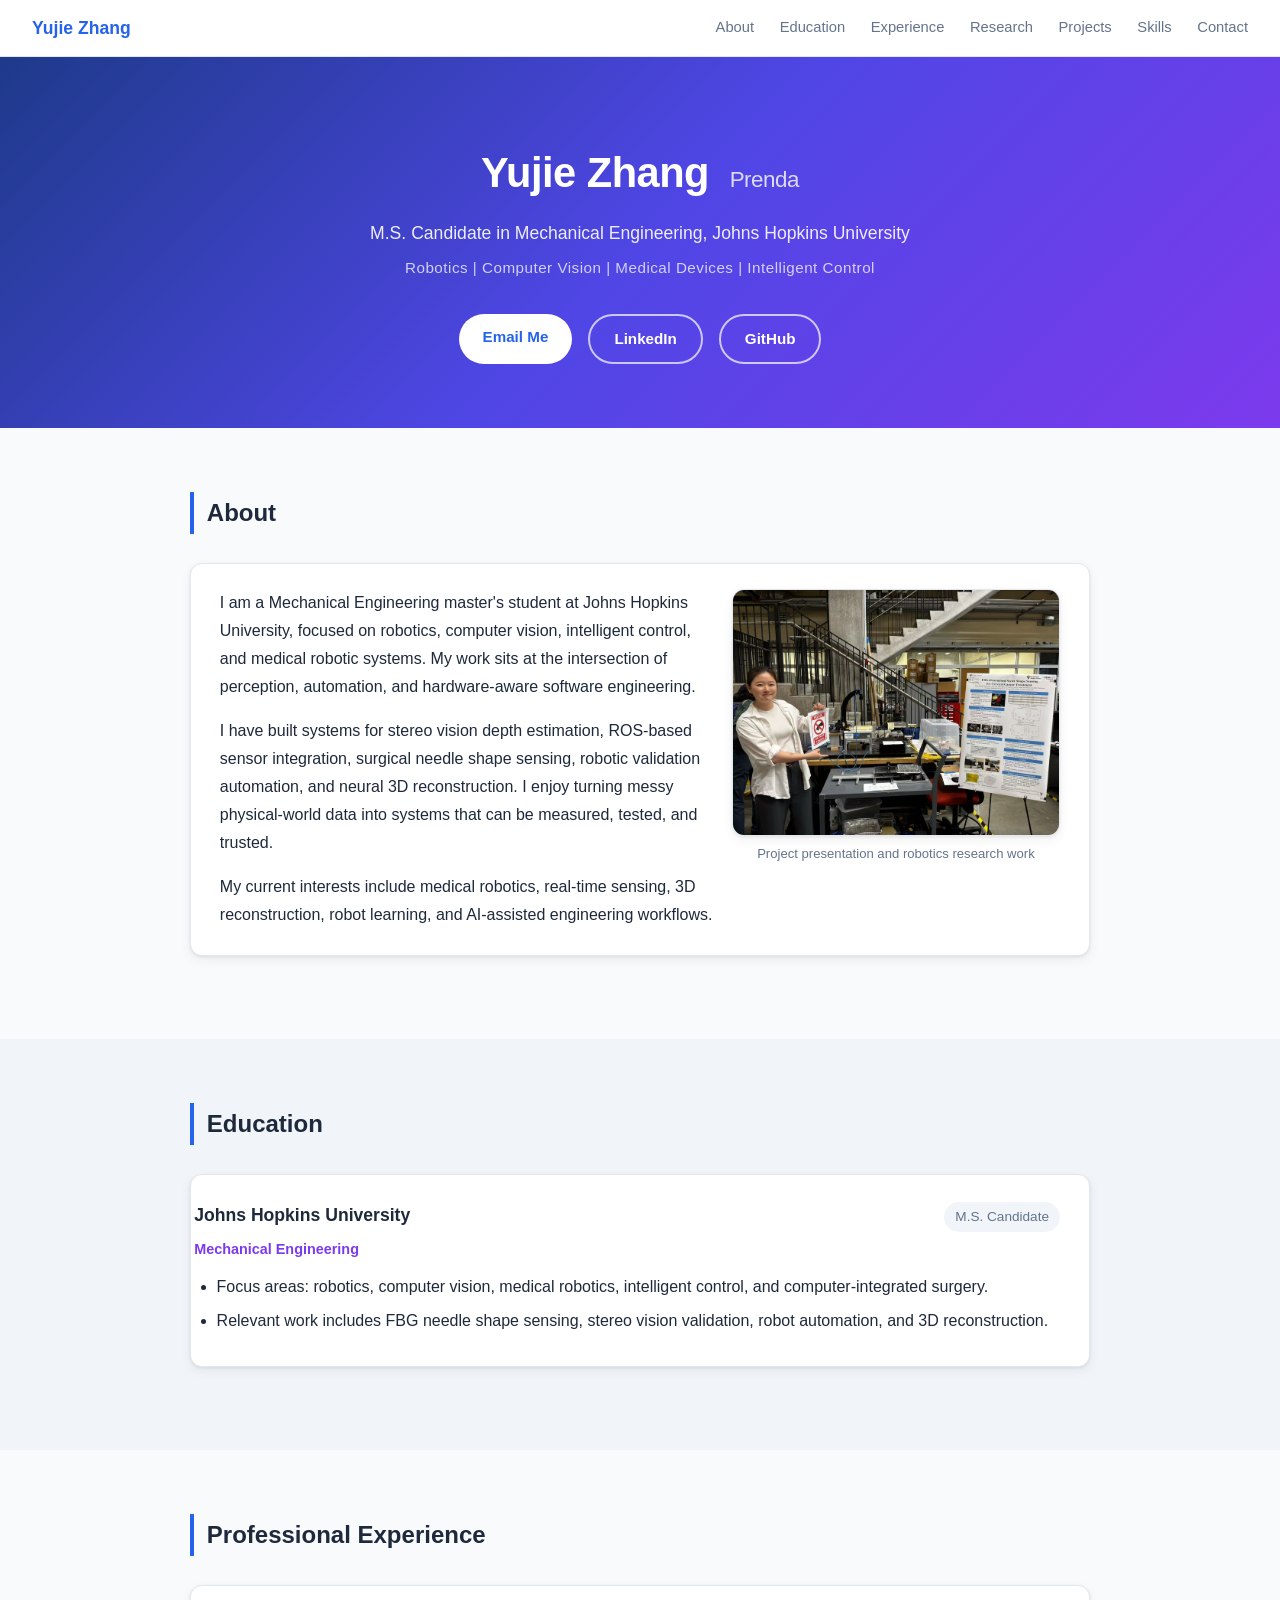
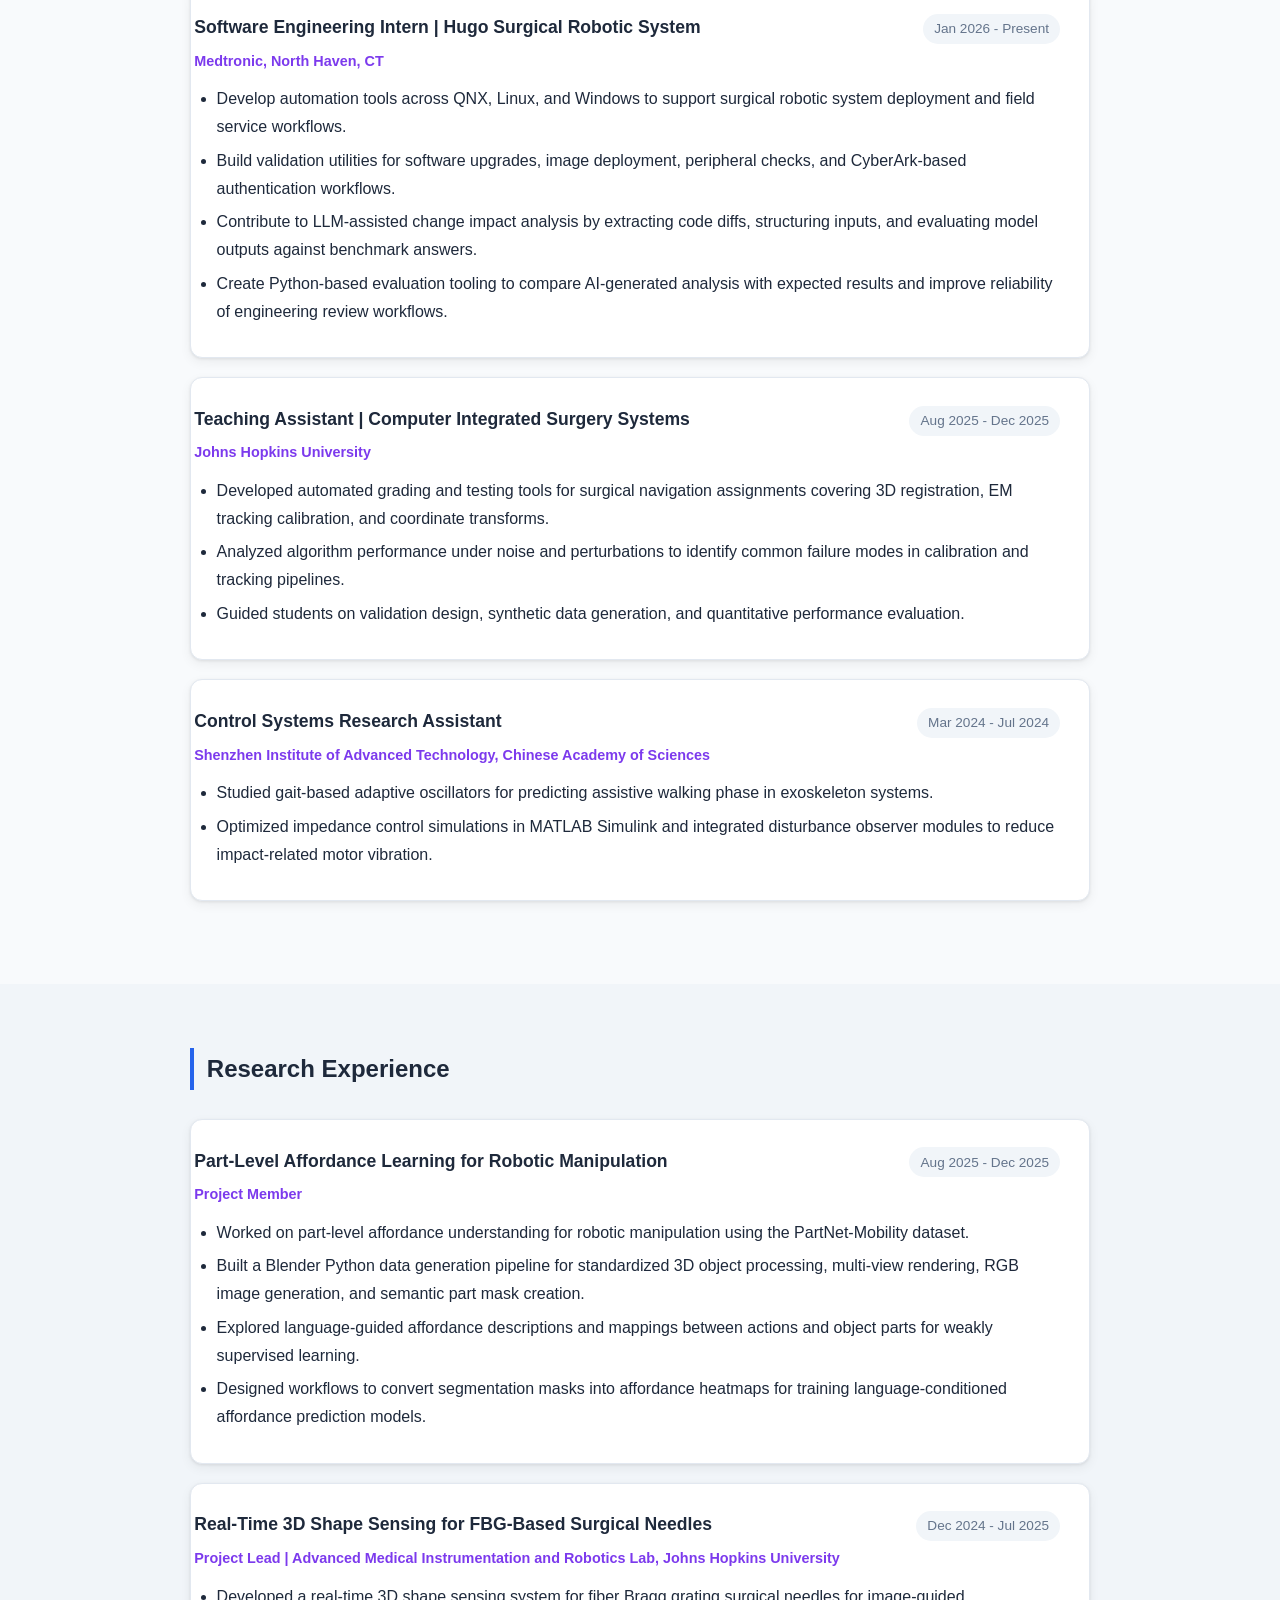
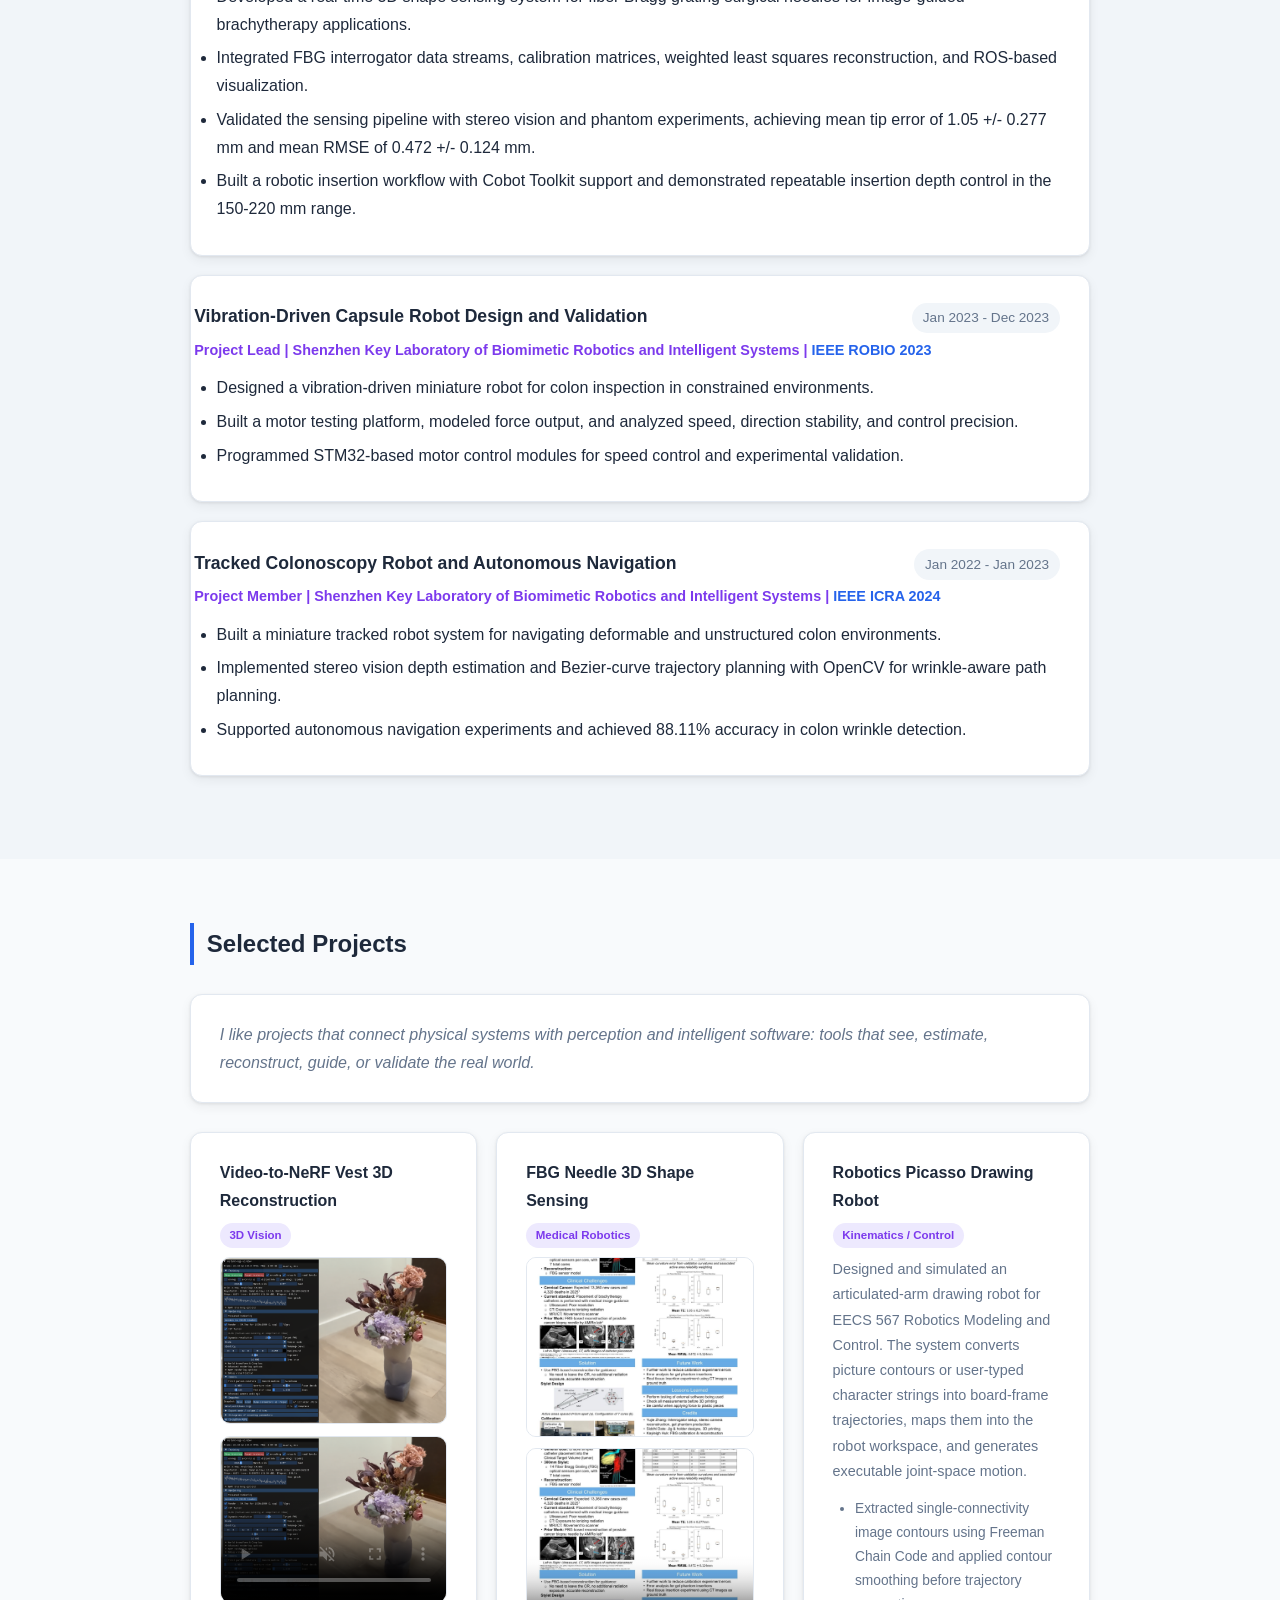
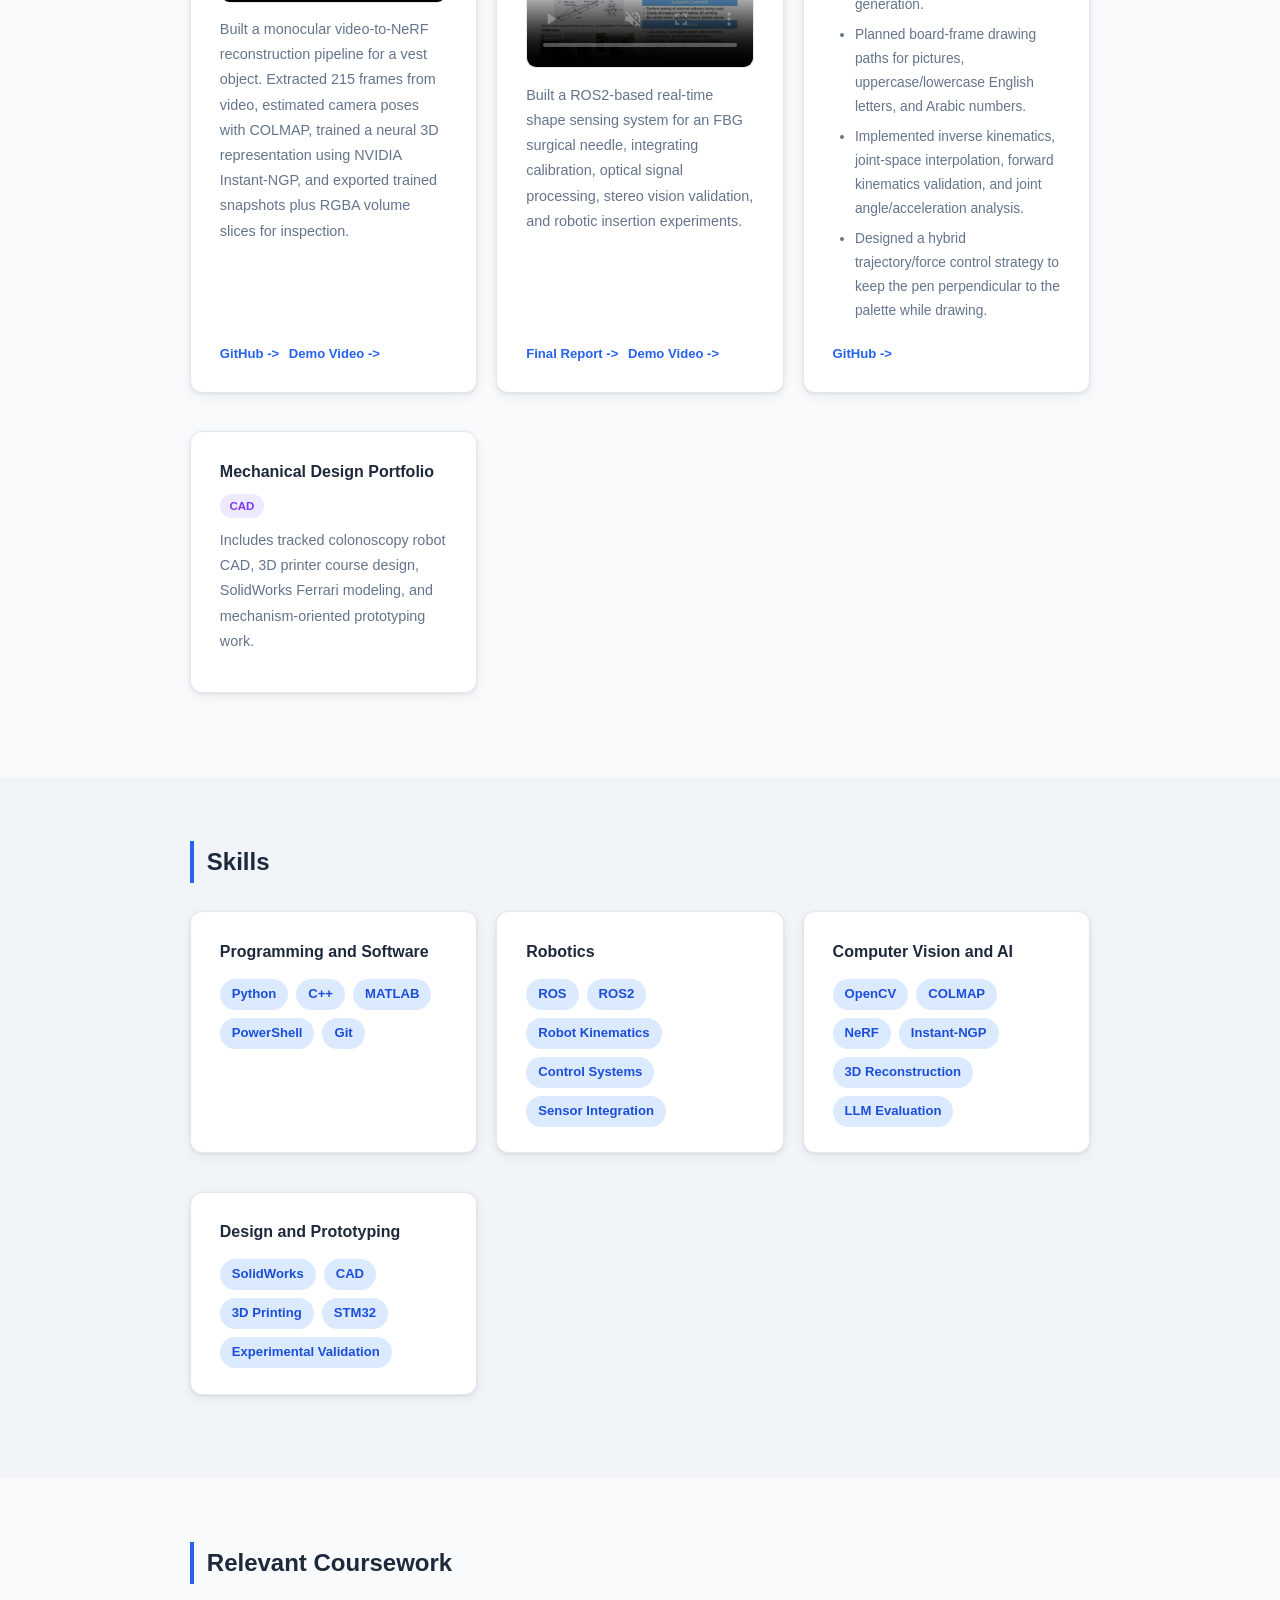
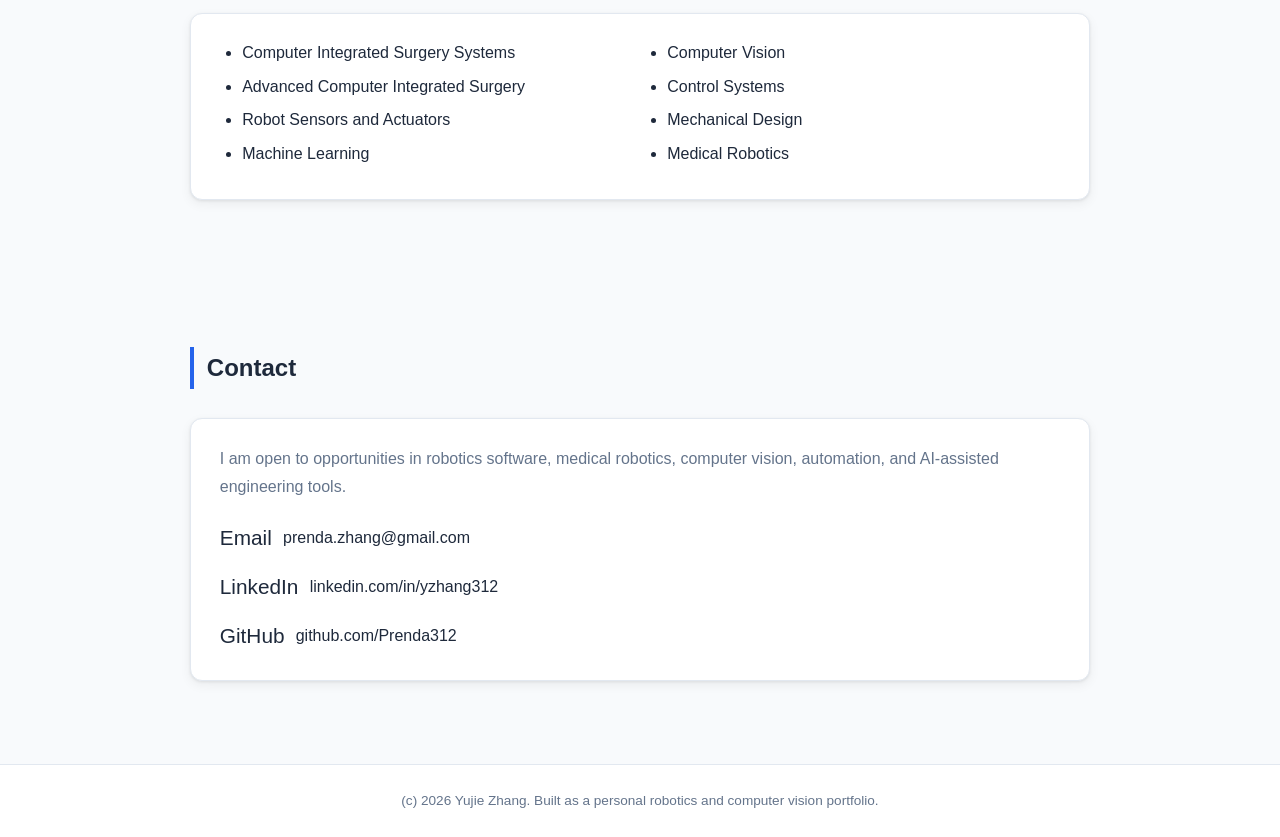
==== commit 757c8a83: "Expand Robot Picasso project details" ====
--- a/index.html
+++ b/index.html
@@ -265,13 +265,20 @@
 
           <div class="project-card card">
             <div class="project-header">
-              <h3>Robot Picasso</h3>
-              <span class="project-tag">Robotics</span>
+              <h3>Robotics Picasso Drawing Robot</h3>
+              <span class="project-tag">Kinematics / Control</span>
             </div>
             <p>
-              Developed a drawing robot project with motion planning and control logic for translating visual input
-              into executable robot trajectories.
-            </p>
+              Designed and simulated an articulated-arm drawing robot for EECS 567 Robotics Modeling and Control.
+              The system converts picture contours or user-typed character strings into board-frame trajectories,
+              maps them into the robot workspace, and generates executable joint-space motion.
+            </p>
+            <ul>
+              <li>Extracted single-connectivity image contours using Freeman Chain Code and applied contour smoothing before trajectory generation.</li>
+              <li>Planned board-frame drawing paths for pictures, uppercase/lowercase English letters, and Arabic numbers.</li>
+              <li>Implemented inverse kinematics, joint-space interpolation, forward kinematics validation, and joint angle/acceleration analysis.</li>
+              <li>Designed a hybrid trajectory/force control strategy to keep the pen perpendicular to the palette while drawing.</li>
+            </ul>
             <div class="project-links">
               <a href="https://github.com/Prenda312/Robot-Picasso-Project.git" target="_blank">GitHub -></a>
             </div>
--- a/style.css
+++ b/style.css
@@ -337,6 +337,12 @@
   margin-bottom: .8rem;
 }
 
+.project-card ul {
+  font-size: .86rem;
+  color: var(--text-muted);
+  margin-bottom: .9rem;
+}
+
 .project-media {
   display: grid;
   gap: .7rem;
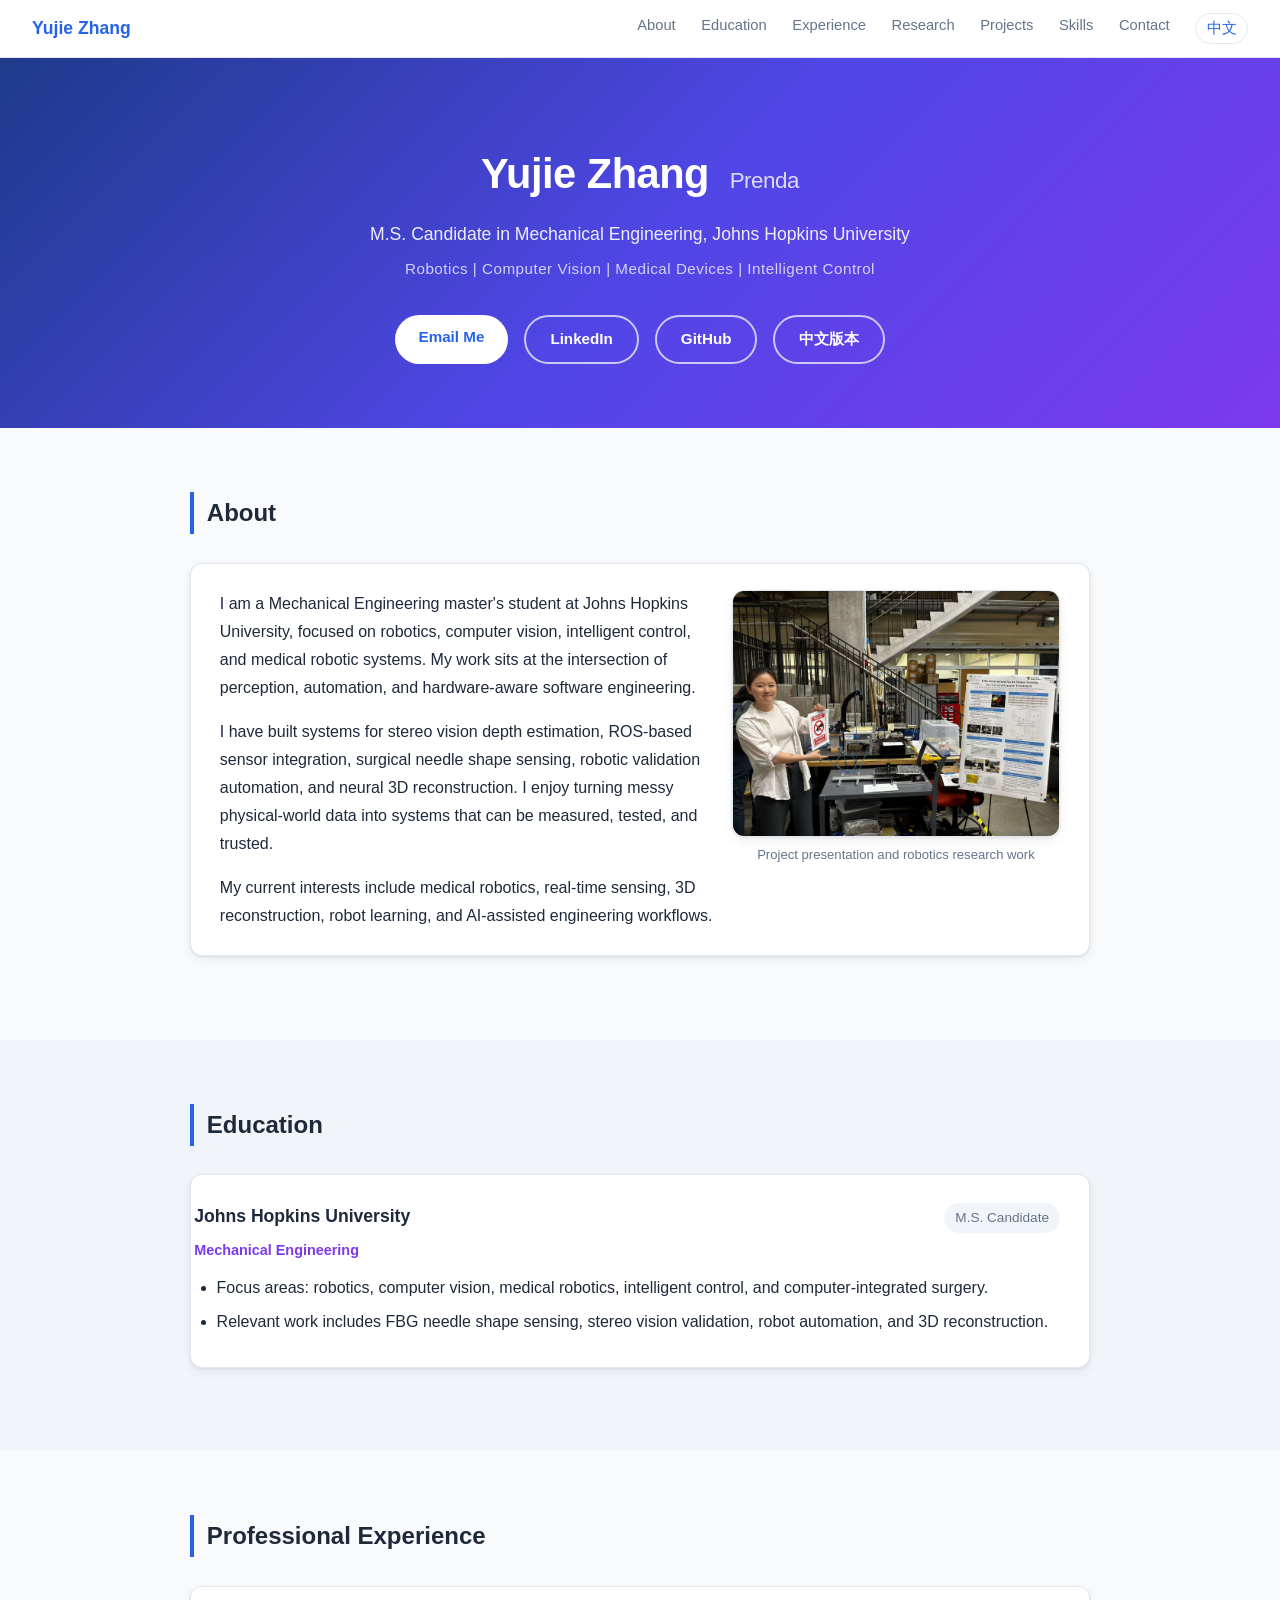
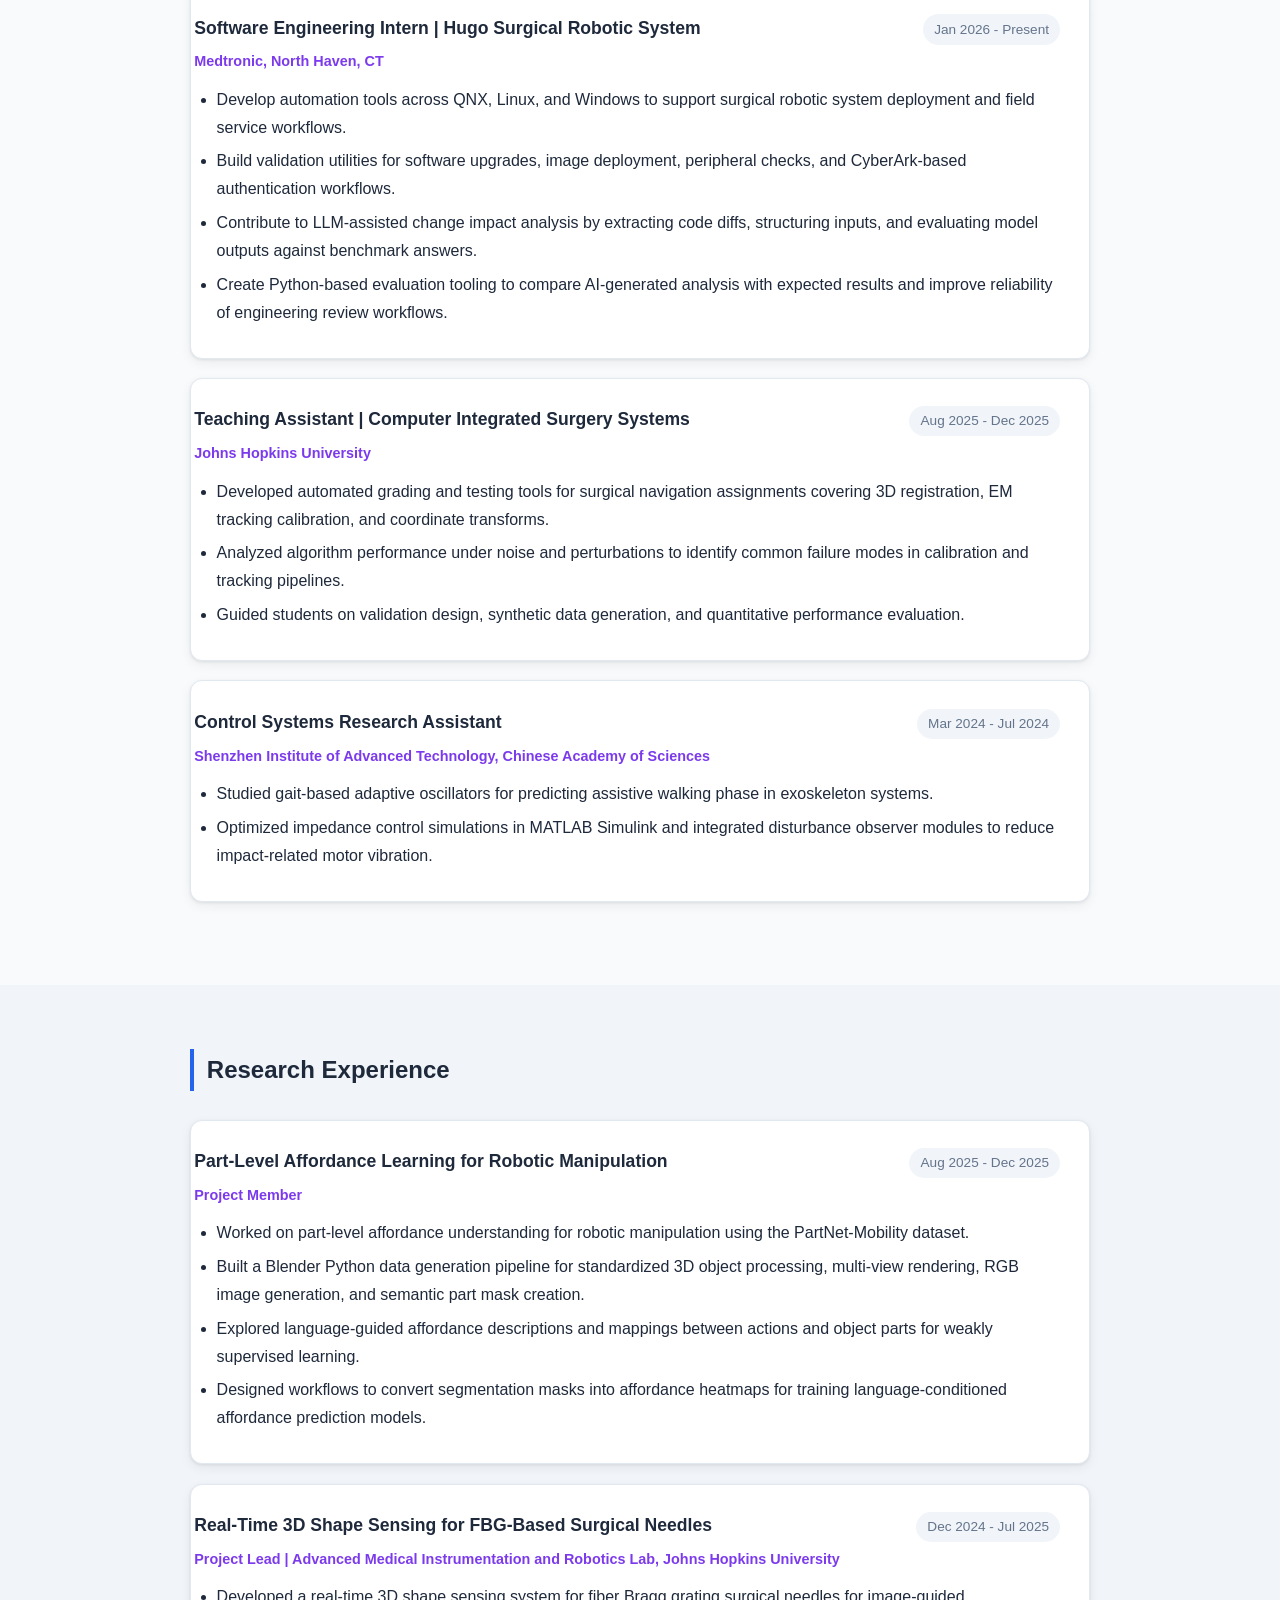
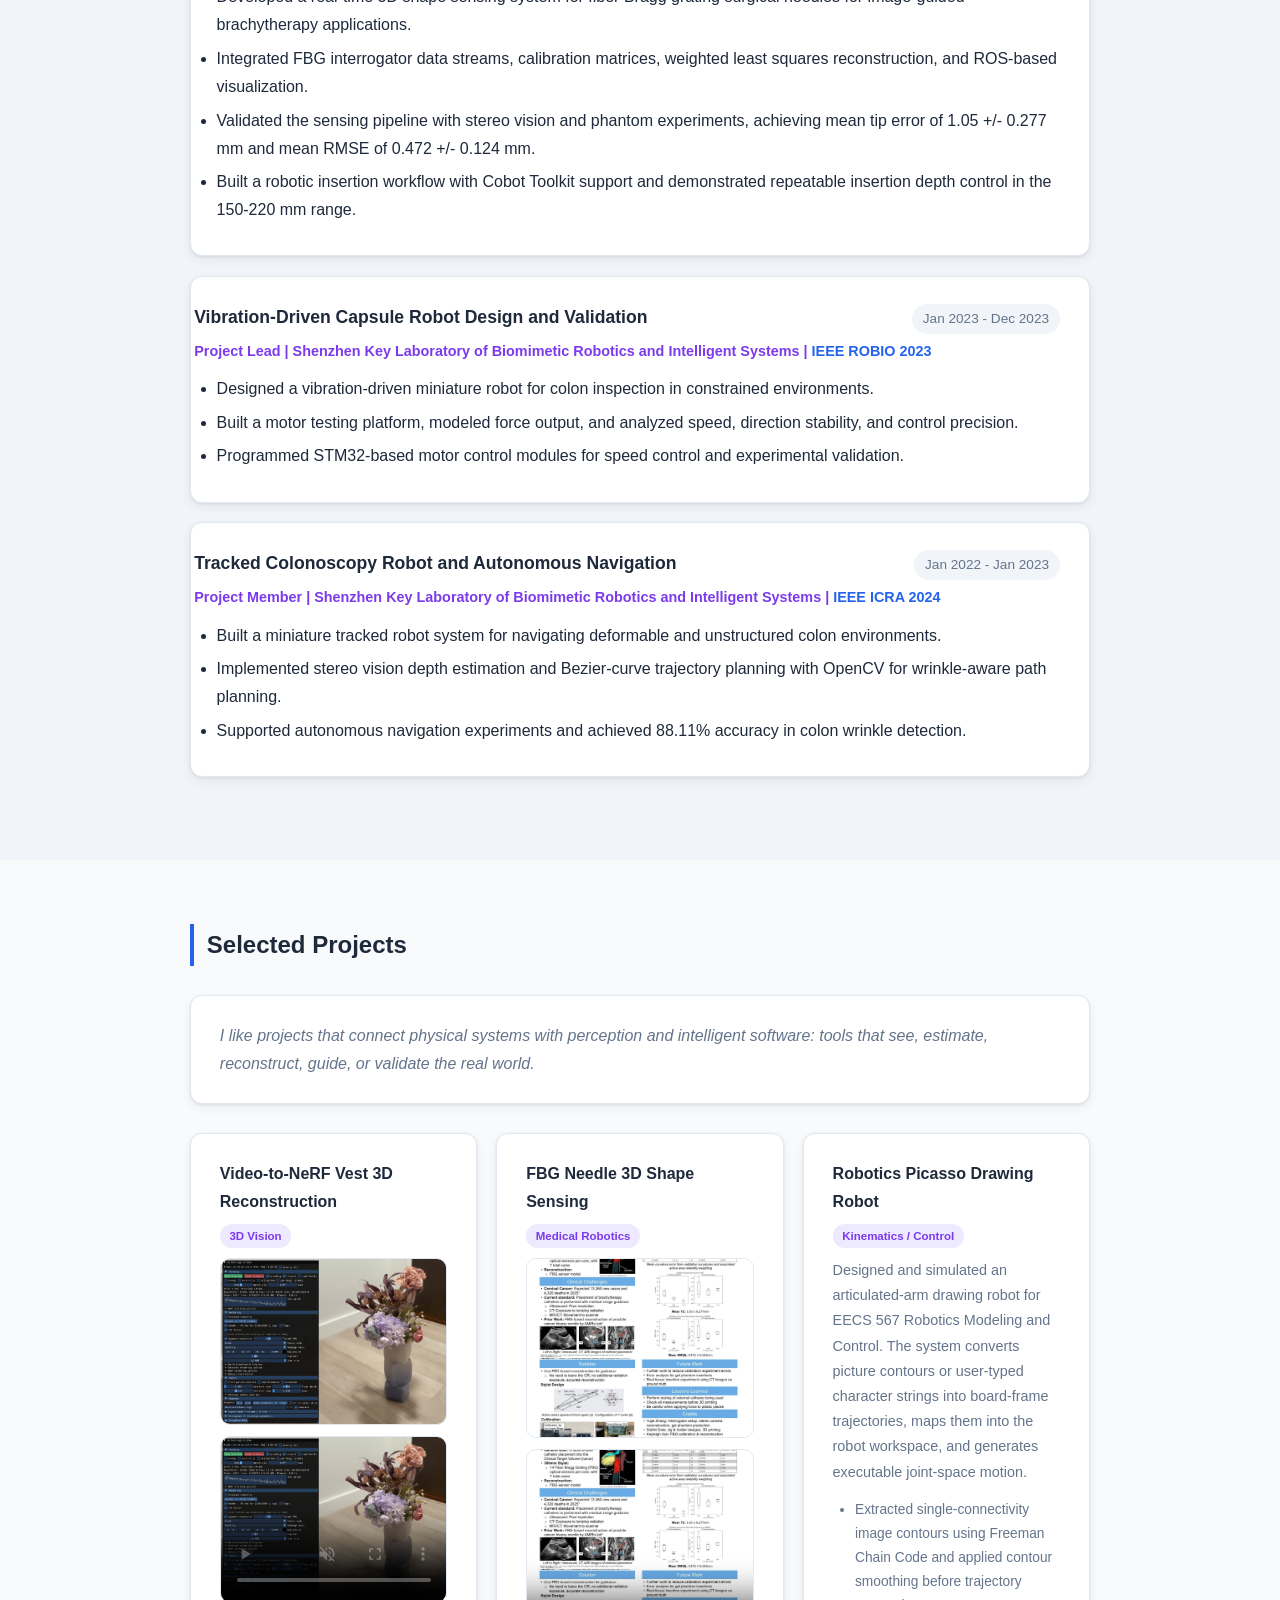
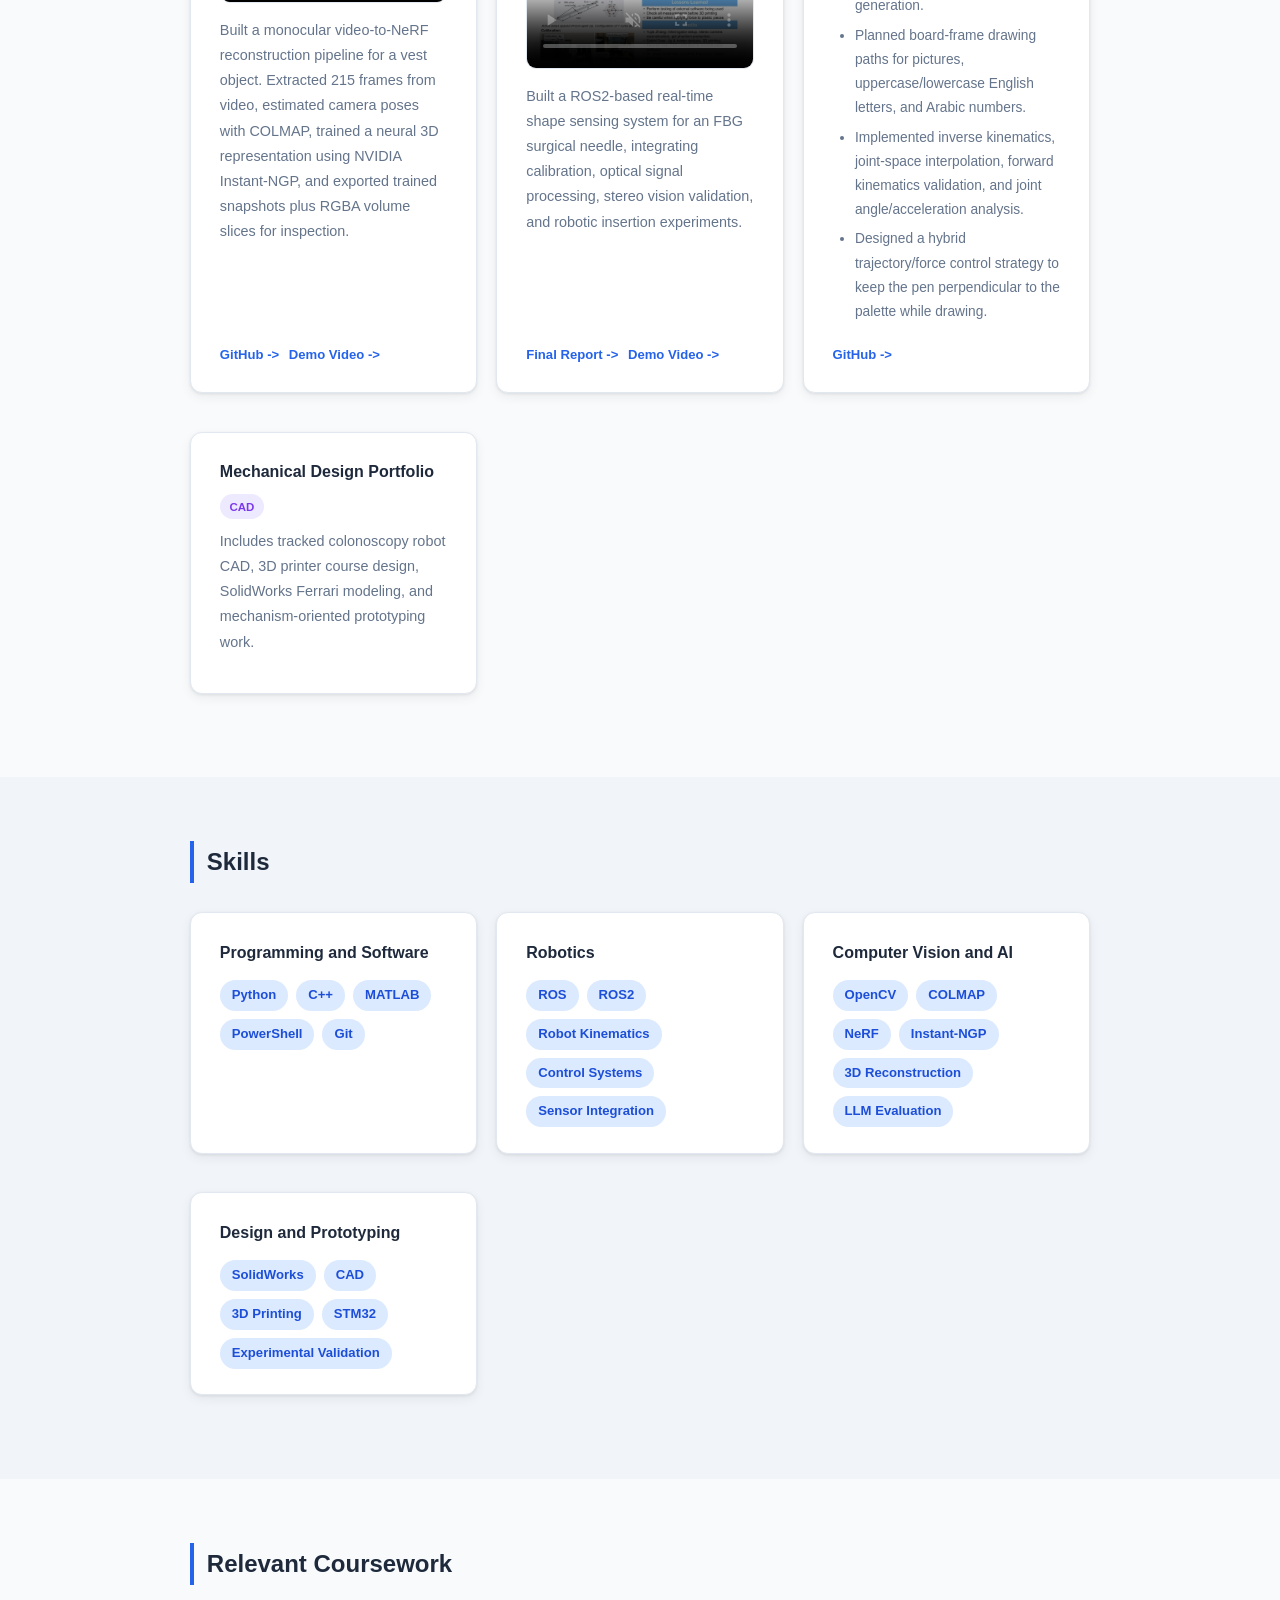
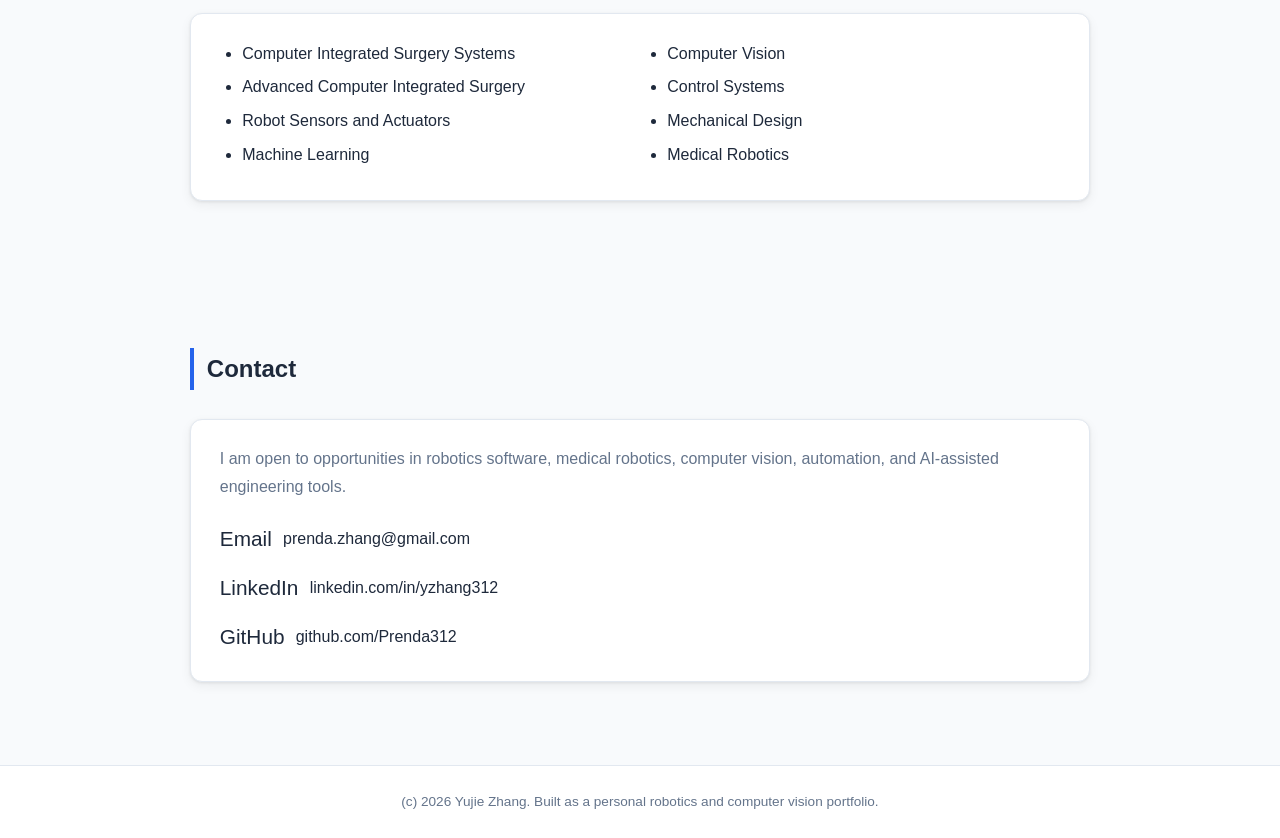
==== commit 5b548a6e: "Add bilingual website pages" ====
--- a/index.html
+++ b/index.html
@@ -19,6 +19,7 @@
       <a href="#projects">Projects</a>
       <a href="#skills">Skills</a>
       <a href="#contact">Contact</a>
+      <a href="zh.html" class="language-link">中文</a>
     </div>
   </nav>
 
@@ -31,6 +32,7 @@
         <a href="mailto:prenda.zhang@gmail.com" class="btn btn-primary">Email Me</a>
         <a href="https://www.linkedin.com/in/yzhang312" target="_blank" class="btn btn-outline">LinkedIn</a>
         <a href="https://github.com/Prenda312" target="_blank" class="btn btn-outline">GitHub</a>
+        <a href="zh.html" class="btn btn-outline">中文版本</a>
       </div>
     </div>
   </header>
--- a/style.css
+++ b/style.css
@@ -88,6 +88,14 @@
   text-decoration: none;
 }
 
+.language-link {
+  color: var(--primary) !important;
+  border: 1px solid var(--border);
+  border-radius: 9999px;
+  padding: .12rem .65rem;
+  background: #fff;
+}
+
 /* =====================
    英雄区
    ===================== */
